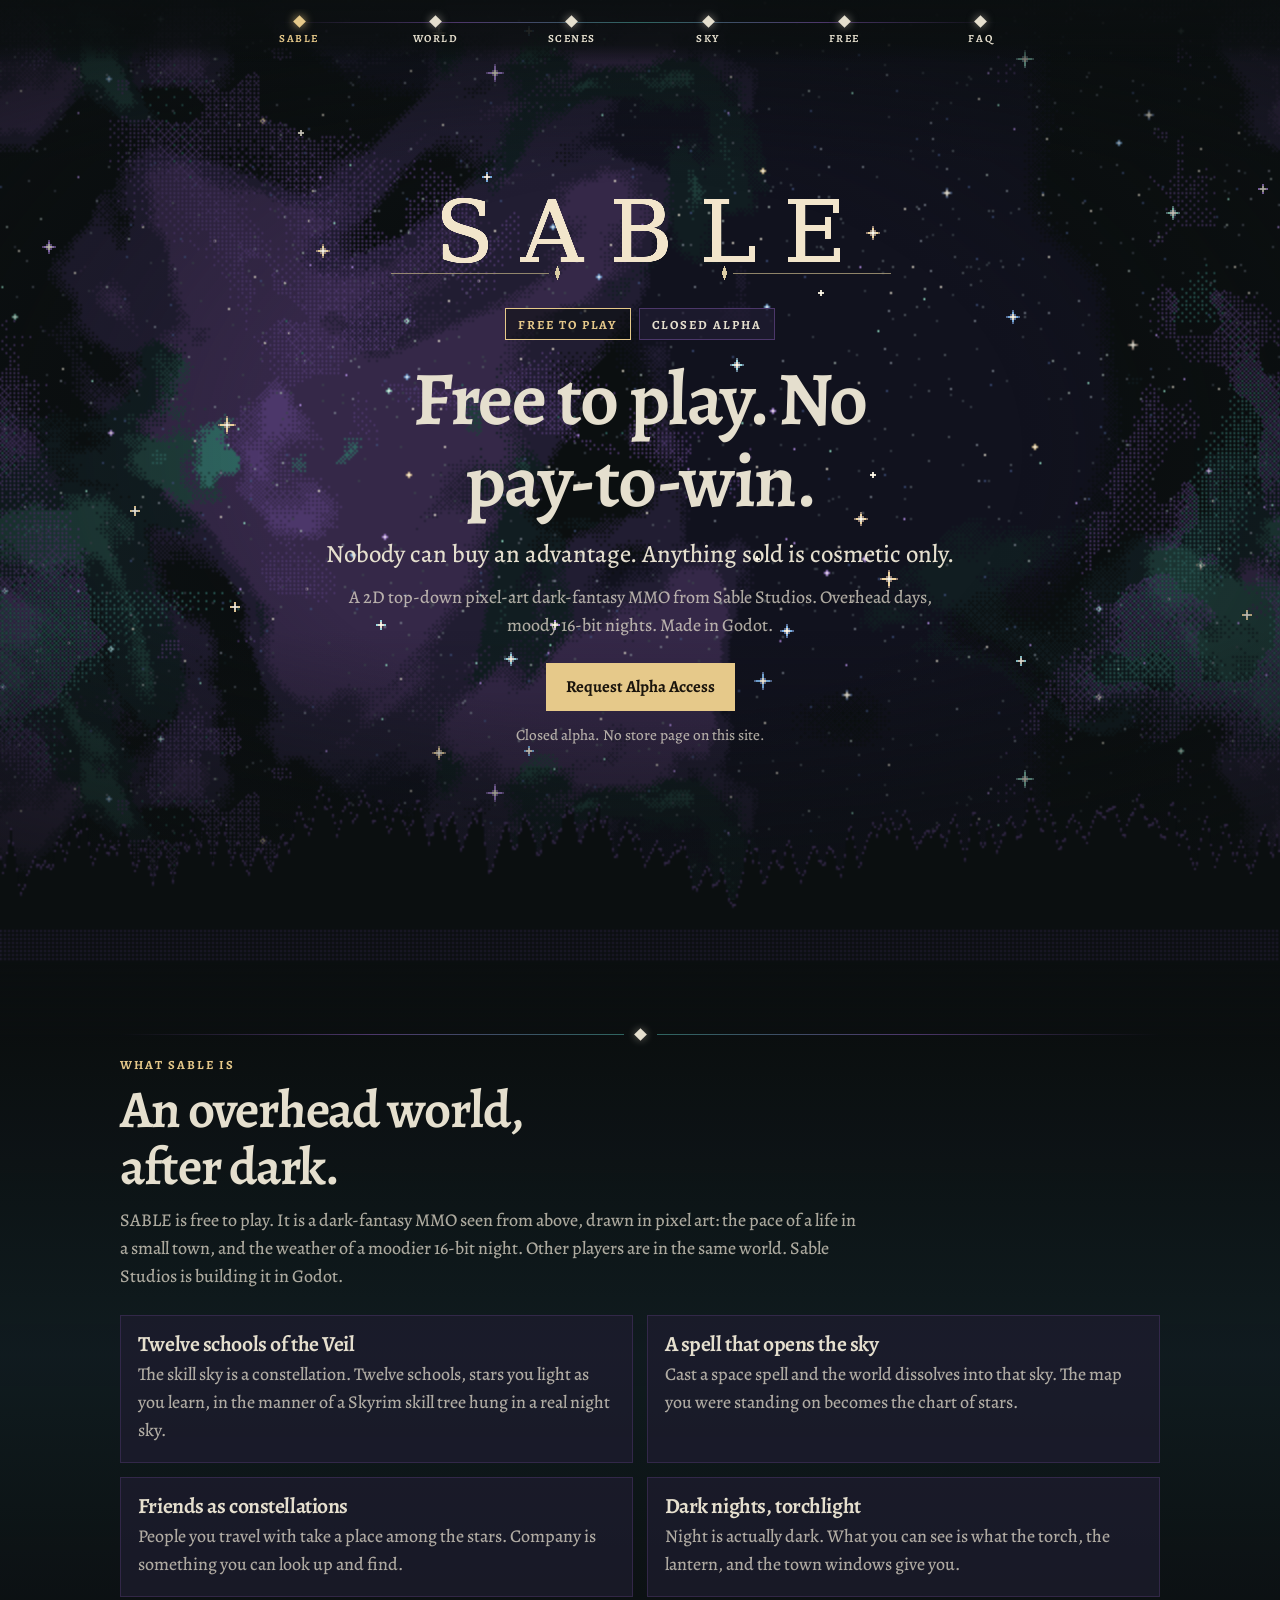
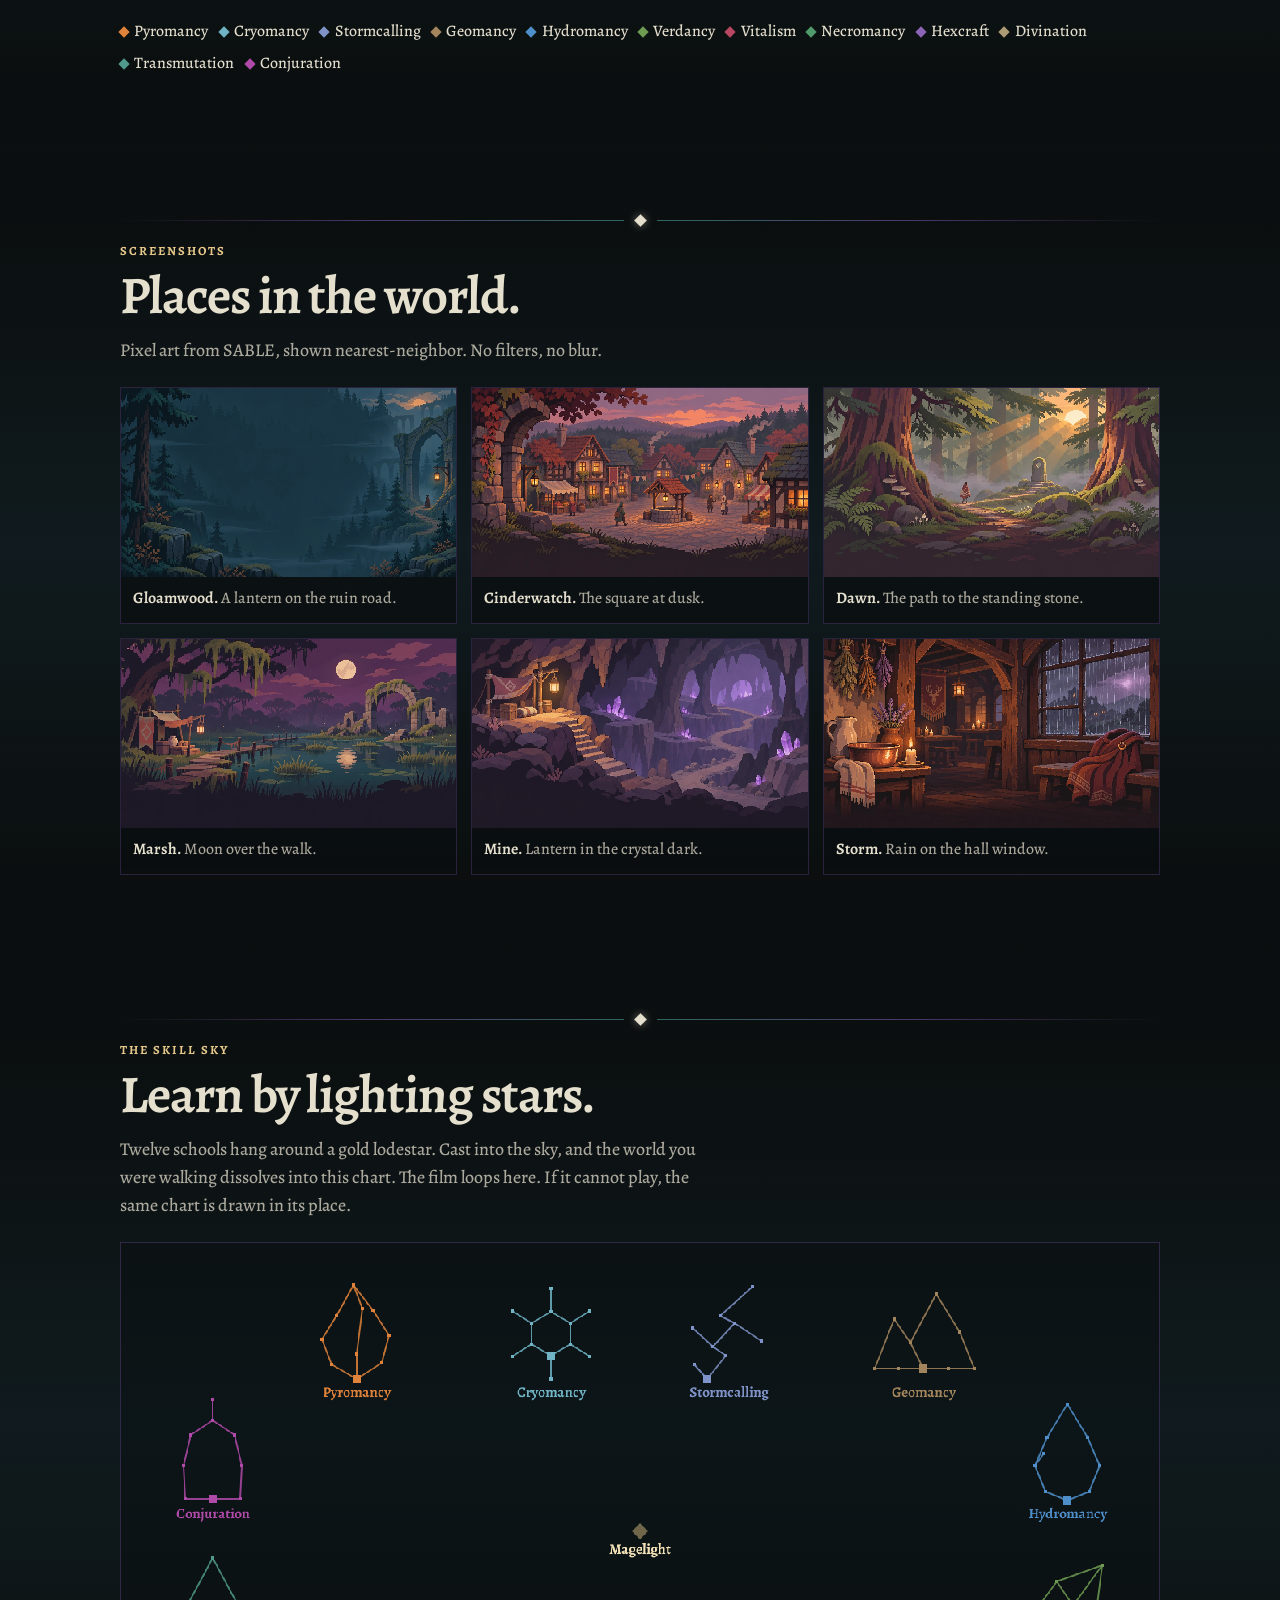
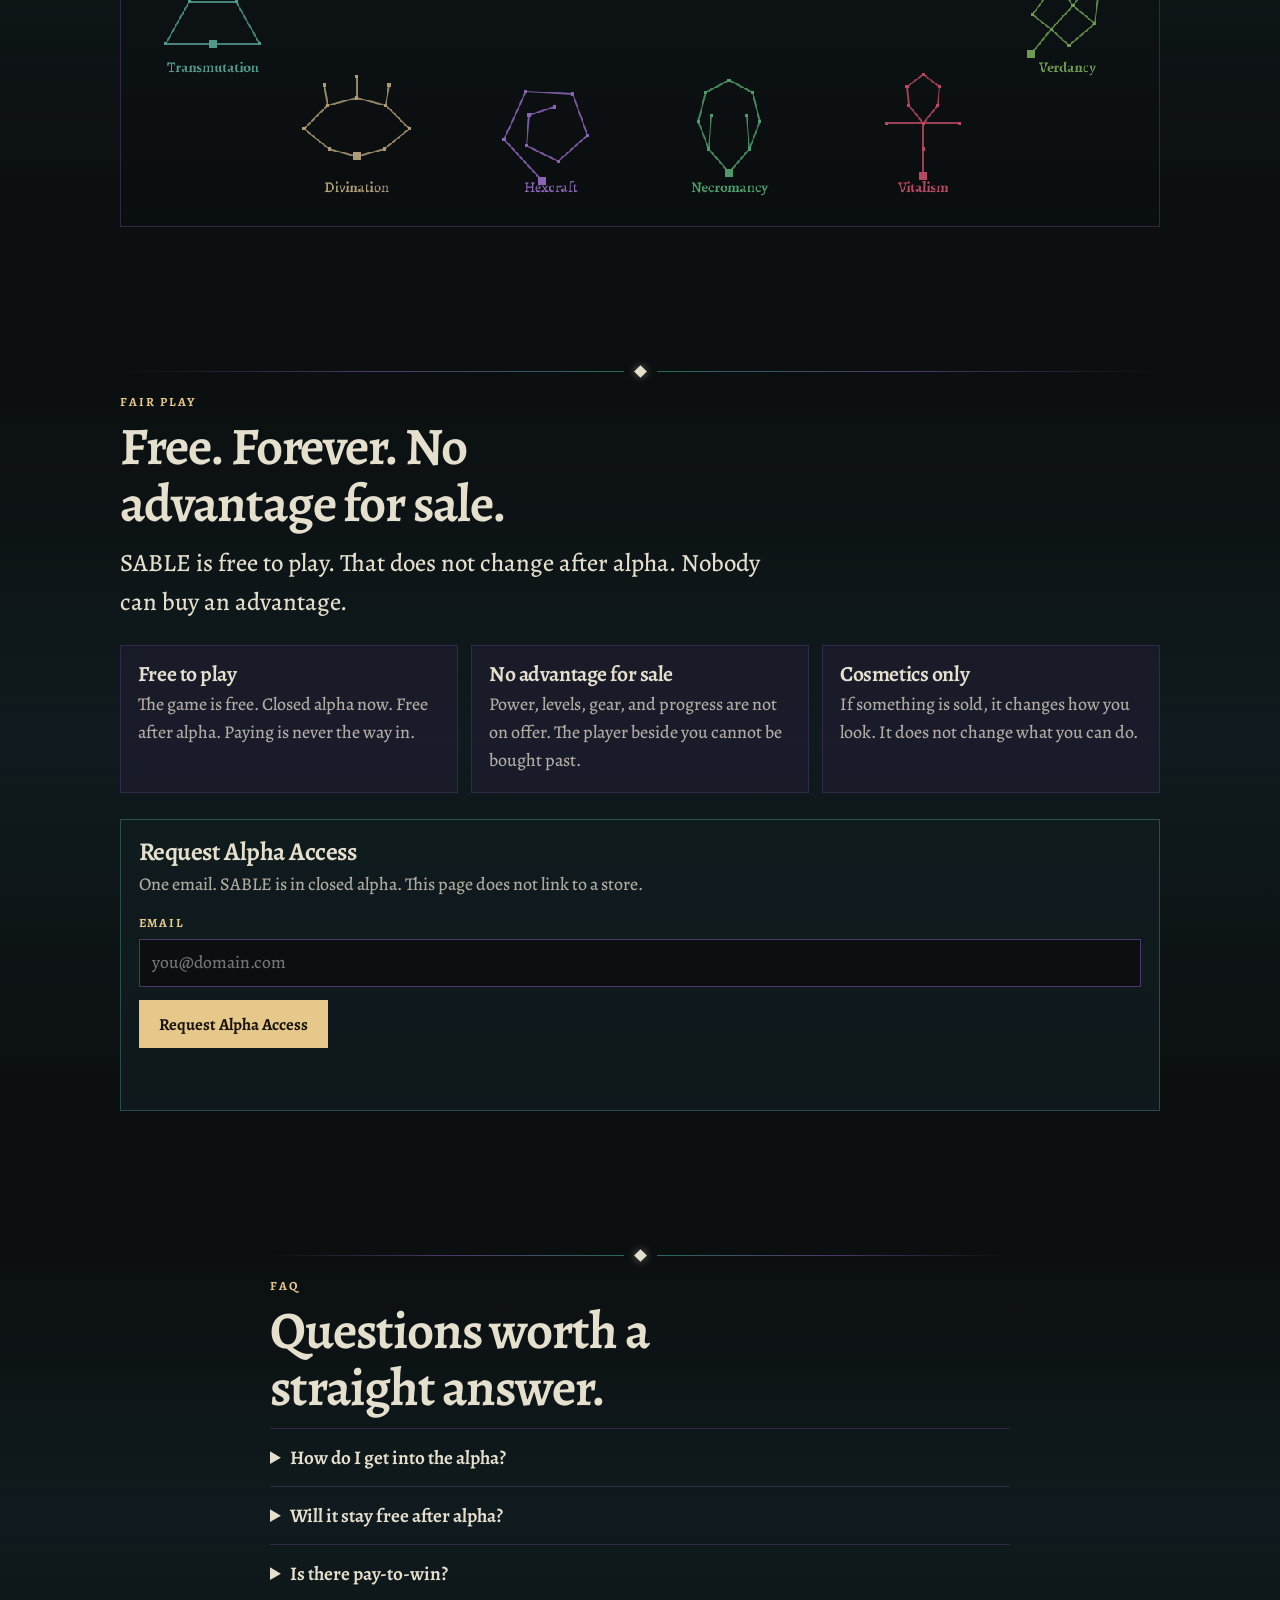
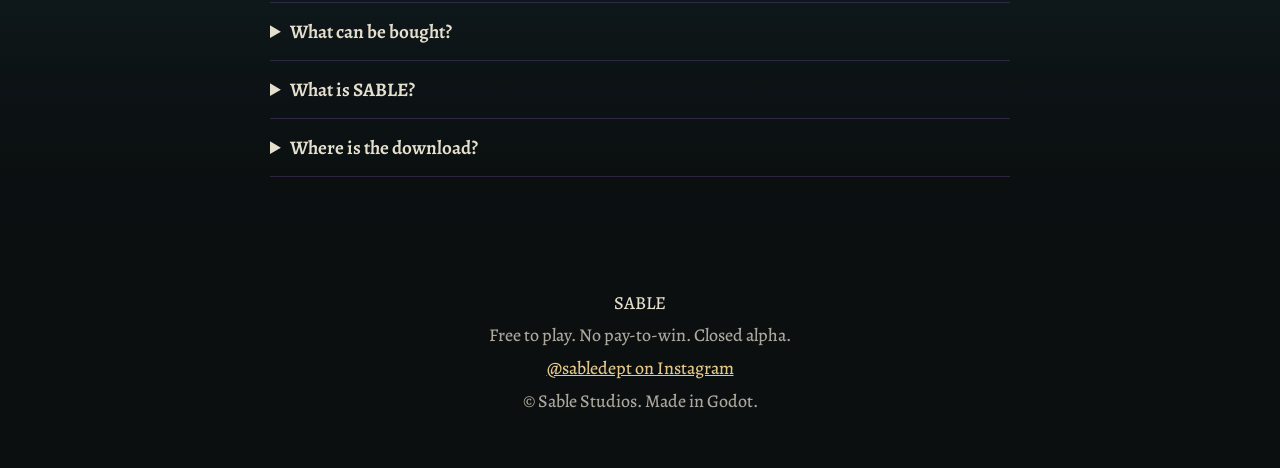
==== index.html @ 81ec7516 "Footer: @sabledept on Instagram" ====
<!DOCTYPE html>
<html lang="en">
<head>
  <meta charset="utf-8" />
  <meta name="viewport" content="width=device-width, initial-scale=1" />
  <title>SABLE — Free to play. No pay-to-win.</title>
  <meta name="description" content="SABLE is a free-to-play 2D top-down pixel-art dark-fantasy MMO by Sable Studios. Closed alpha. No pay-to-win. Nobody can buy an advantage." />
  <meta name="theme-color" content="#0b0f10" />
  <link rel="icon" href="data:image/svg+xml,%3Csvg xmlns='http://www.w3.org/2000/svg' viewBox='0 0 16 16'%3E%3Crect width='16' height='16' fill='%230b0f10'/%3E%3Crect x='6' y='2' width='4' height='4' fill='%23e6c98a'/%3E%3Crect x='4' y='6' width='8' height='4' fill='%23e6c98a'/%3E%3Crect x='6' y='10' width='4' height='4' fill='%23e6c98a'/%3E%3C/svg%3E" />
  <link rel="preload" href="assets/fonts/Alegreya-Variable.ttf" as="font" type="font/ttf" crossorigin />
  <style>
    @font-face {
      font-family: "Alegreya";
      src: url("assets/fonts/Alegreya-Variable.ttf") format("truetype");
      font-weight: 400 900;
      font-style: normal;
      font-display: swap;
    }

    :root {
      --void: #0b0f10;
      --ink: #111d21;
      --parchment: #e5dfce;
      --parchment-dim: rgba(229, 223, 206, 0.74);
      --plum: #211d32;
      --plum-2: #352848;
      --plum-3: #4c376a;
      --teal: #1f3d3a;
      --teal-2: #2f6560;
      --gold: #e6c98a;
      --gold-2: #f3e2b8;
      --gold-ink: #1a140c;
      color-scheme: dark;
    }

    * { box-sizing: border-box; }

    html { scroll-behavior: smooth; }

    body {
      margin: 0;
      background: var(--void);
      color: var(--parchment);
      font-family: Alegreya, Palatino, "Palatino Linotype", Georgia, serif;
      font-size: 1.125rem;
      font-weight: 460;
      line-height: 1.55;
    }

    img, canvas, video { image-rendering: pixelated; image-rendering: crisp-edges; }

    a { color: var(--gold); }
    a:hover { color: var(--gold-2); }

    :focus-visible {
      outline: 2px solid var(--gold);
      outline-offset: 3px;
    }

    .skip {
      position: absolute;
      left: 1rem;
      top: -4rem;
      background: var(--gold);
      color: var(--gold-ink);
      padding: 0.5rem 0.8rem;
      z-index: 10;
    }
    .skip:focus { top: 0.5rem; }

    .sky {
      position: fixed;
      inset: 0;
      z-index: 0;
      pointer-events: none;
      background: var(--void);
      overflow: hidden;
    }

    .layer {
      position: absolute;
      inset: 0;
      background-repeat: repeat;
      background-size: 1280px 720px;
    }

    .layer-nebula { background-image: url("assets/sky/sky_nebula.png"); z-index: 1; }
    .layer-dim { background-image: url("assets/sky/sky_stars_dim.png"); z-index: 2; }
    .layer-bright { background-image: url("assets/sky/sky_stars_bright.png"); z-index: 3; }
    .layer-dust { background-image: url("assets/sky/sky_dust.png"); z-index: 4; }

    #twinkles {
      position: absolute;
      inset: 0;
      width: 100%;
      height: 100%;
      z-index: 5;
    }

    .vignette {
      position: fixed;
      inset: 0;
      z-index: 1;
      pointer-events: none;
      background:
        radial-gradient(ellipse at center, transparent 0%, transparent 42%, rgba(11, 15, 16, 0.55) 100%),
        linear-gradient(180deg, rgba(11, 15, 16, 0.45), transparent 18%, transparent 70%, rgba(11, 15, 16, 0.55));
    }

    .constellation {
      position: sticky;
      top: 0;
      z-index: 4;
      padding: 0.55rem 0.75rem 0.85rem;
      background: linear-gradient(180deg, rgba(11, 15, 16, 0.94) 0%, rgba(11, 15, 16, 0.78) 72%, transparent);
    }

    .constellation ol {
      list-style: none;
      display: flex;
      justify-content: space-between;
      gap: 0.25rem;
      max-width: 760px;
      margin: 0 auto;
      padding: 0.35rem 0.25rem 0;
      position: relative;
      overflow-x: auto;
    }

    .constellation ol::before {
      content: "";
      position: absolute;
      left: 1.2rem;
      right: 1.2rem;
      top: 0.85rem;
      height: 1px;
      background: linear-gradient(90deg, transparent, var(--plum-3), var(--teal-2), var(--plum-3), transparent);
    }

    .constellation a {
      position: relative;
      z-index: 1;
      display: flex;
      flex-direction: column;
      align-items: center;
      gap: 0.35rem;
      min-width: 4.4rem;
      padding-top: 0.15rem;
      color: rgba(229, 223, 206, 0.48);
      text-decoration: none;
      font-size: 0.68rem;
      font-weight: 650;
      letter-spacing: 0.14em;
      text-transform: uppercase;
    }

    .star {
      width: 9px;
      height: 9px;
      background: var(--plum-2);
      box-shadow: 0 0 0 1px var(--plum-3);
      transform: rotate(45deg);
    }

    .constellation a.is-lit { color: var(--parchment); }
    .constellation a.is-lit .star {
      background: var(--parchment);
      box-shadow: 0 0 8px rgba(229, 223, 206, 0.55);
    }
    .constellation a.is-you { color: var(--gold); }
    .constellation a.is-you .star {
      background: var(--gold);
      box-shadow: 0 0 10px rgba(230, 201, 138, 0.85);
    }

    main { position: relative; z-index: 2; }

    section { scroll-margin-top: 4.75rem; }

    .wrap { width: min(1040px, calc(100% - 2rem)); margin: 0 auto; }
    .narrow { width: min(740px, 100%); margin: 0 auto; }

    .hero {
      position: relative;
      min-height: 100svh;
      display: flex;
      flex-direction: column;
      justify-content: center;
      text-align: center;
      padding: 4.5rem 0 11rem;
    }

    .hero-copy {
      padding: 0 1rem;
    }

    .logo {
      width: min(92vw, 575px);
      height: auto;
      margin: 0 auto 1rem;
      display: block;
    }

    .badges {
      display: flex;
      justify-content: center;
      flex-wrap: wrap;
      gap: 0.5rem;
      margin: 0 0 1.1rem;
    }

    .badge {
      display: inline-flex;
      align-items: center;
      min-height: 2rem;
      padding: 0.2rem 0.75rem;
      border: 1px solid var(--gold);
      color: var(--gold);
      background: rgba(11, 15, 16, 0.55);
      font-size: 0.78rem;
      font-weight: 700;
      letter-spacing: 0.16em;
      text-transform: uppercase;
    }

    .badge-alpha {
      border-color: var(--plum-3);
      color: var(--parchment);
      background: rgba(33, 29, 50, 0.72);
    }

    h1, h2, h3 { font-weight: 650; letter-spacing: -0.02em; line-height: 1.08; }

    h1 {
      margin: 0 auto 0.8rem;
      max-width: 14ch;
      font-size: clamp(2.5rem, 7vw, 4.75rem);
    }

    .lede {
      margin: 0 auto 0.7rem;
      max-width: 40rem;
      font-size: clamp(1.2rem, 2.4vw, 1.55rem);
      color: var(--parchment);
    }

    .tag {
      margin: 0 auto 1.4rem;
      max-width: 38rem;
      color: var(--parchment-dim);
    }

    .cta {
      display: inline-flex;
      align-items: center;
      justify-content: center;
      min-height: 48px;
      padding: 0.7rem 1.25rem;
      background: var(--gold);
      color: var(--gold-ink);
      font-family: inherit;
      font-size: 1.05rem;
      font-weight: 700;
      text-decoration: none;
      border: none;
      cursor: pointer;
    }

    .cta:hover { background: var(--gold-2); color: var(--gold-ink); }
    .cta:disabled { opacity: 0.6; cursor: progress; }

    .fine {
      margin: 0.8rem 0 0;
      color: var(--parchment-dim);
      font-size: 0.95rem;
    }

    .horizon {
      position: absolute;
      left: 0;
      right: 0;
      bottom: 0;
      height: 192px;
      background: url("assets/sky/sky_horizon.png") center bottom / 1280px 192px repeat-x;
      pointer-events: none;
    }

    .band {
      padding: 4.25rem 0 4.5rem;
      background: linear-gradient(180deg, rgba(11, 15, 16, 0.18), rgba(11, 15, 16, 0.78) 10%, rgba(17, 29, 33, 0.88) 50%, rgba(11, 15, 16, 0.78) 90%, rgba(11, 15, 16, 0.25));
    }

    .rule {
      display: flex;
      align-items: center;
      gap: 0.75rem;
      margin: 0 0 1rem;
      color: var(--plum-3);
    }

    .rule::before, .rule::after {
      content: "";
      height: 1px;
      flex: 1;
      background: linear-gradient(90deg, transparent, var(--plum-3), var(--teal-2));
    }
    .rule::after { background: linear-gradient(90deg, var(--teal-2), var(--plum-3), transparent); }

    .rule .star {
      flex: none;
      background: var(--plum-2);
    }

    .is-lit .rule .star {
      background: var(--parchment);
      box-shadow: 0 0 8px rgba(229, 223, 206, 0.45);
    }

    .kicker {
      margin: 0 0 0.4rem;
      color: var(--gold);
      font-size: 0.78rem;
      font-weight: 700;
      letter-spacing: 0.16em;
      text-transform: uppercase;
    }

    h2 { margin: 0 0 0.8rem; font-size: clamp(2rem, 4.5vw, 3.3rem); max-width: 18ch; }
    .center h2, .hero h1 { margin-left: auto; margin-right: auto; }
    .center { text-align: center; }
    .center h2 { max-width: none; }

    .prose p { margin: 0 0 0.9rem; color: var(--parchment-dim); }
    .prose p strong, .feature strong { color: var(--parchment); font-weight: 650; }

    .features, .pledge-grid {
      display: grid;
      gap: 0.85rem;
      margin-top: 1.5rem;
    }

    .feature, .pledge-card {
      margin: 0;
      padding: 1rem 1.05rem 1.1rem;
      background: rgba(33, 29, 50, 0.62);
      border: 1px solid rgba(76, 55, 106, 0.5);
    }

    .feature h3, .pledge-card h3 {
      margin: 0 0 0.35rem;
      font-size: 1.35rem;
    }

    .feature p, .pledge-card p { margin: 0; color: var(--parchment-dim); }

    .schools {
      display: flex;
      flex-wrap: wrap;
      gap: 0.45rem 0.7rem;
      margin: 1.4rem 0 0;
      padding: 0;
      list-style: none;
    }

    .schools li {
      display: inline-flex;
      align-items: center;
      gap: 0.4rem;
      color: var(--parchment);
      font-size: 1rem;
    }

    .dot {
      width: 8px;
      height: 8px;
      transform: rotate(45deg);
      flex: none;
    }

    .gallery {
      display: grid;
      gap: 0.9rem;
      margin-top: 1.4rem;
    }

    figure { margin: 0; background: rgba(11, 15, 16, 0.72); border: 1px solid rgba(76, 55, 106, 0.5); }

    .shot {
      display: block;
      width: 100%;
      padding: 0;
      border: 0;
      background: transparent;
      cursor: zoom-in;
    }

    .shot img { display: block; width: 100%; height: auto; }

    figcaption {
      padding: 0.6rem 0.75rem 0.75rem;
      color: var(--parchment-dim);
      font-size: 1rem;
    }

    figcaption strong { color: var(--parchment); font-weight: 650; }

    .sky-stage {
      position: relative;
      margin-top: 1.3rem;
      background: rgba(11, 15, 16, 0.45);
      border: 1px solid rgba(76, 55, 106, 0.6);
      aspect-ratio: 16 / 9;
      overflow: hidden;
    }

    #skill-sky, #skill-video {
      position: absolute;
      inset: 0;
      width: 100%;
      height: 100%;
      object-fit: contain;
      background: transparent;
    }

    .pledge h2 { max-width: 16ch; }

    .alpha-form {
      margin-top: 1.6rem;
      padding: 1.1rem;
      background: rgba(17, 29, 33, 0.78);
      border: 1px solid rgba(47, 101, 96, 0.7);
    }

    .alpha-form label {
      display: block;
      margin-bottom: 0.4rem;
      font-size: 0.78rem;
      font-weight: 700;
      letter-spacing: 0.14em;
      text-transform: uppercase;
      color: var(--gold);
    }

    .alpha-form input[type="email"] {
      width: 100%;
      min-height: 48px;
      padding: 0.55rem 0.75rem;
      border: 1px solid var(--plum-3);
      background: var(--void);
      color: var(--parchment);
      font: inherit;
      font-size: 1.1rem;
    }

    .field-error { margin: 0.45rem 0 0; color: #e7b2a8; }

    .form-row {
      display: flex;
      flex-wrap: wrap;
      gap: 0.7rem;
      align-items: center;
      margin-top: 0.85rem;
    }

    .form-status {
      min-height: 1.4em;
      margin: 0.85rem 0 0;
      font-size: 1.35rem;
      font-weight: 650;
    }

    .alpha-form[data-state="success"] .fields,
    .alpha-form[data-state="success"] .form-row { display: none; }

    .alpha-form[data-state="success"] .form-status { color: var(--gold); font-size: clamp(1.6rem, 3vw, 2.1rem); }

    .alpha-form[data-state="full"] .form-status,
    .alpha-form[data-state="error"] .form-status { color: var(--parchment); font-size: 1.25rem; }

    #alpha-retry { margin-top: 0.85rem; }
    #alpha-retry[hidden] { display: none; }

    .faq { margin-top: 0.4rem; }

    details {
      border-top: 1px solid rgba(76, 55, 106, 0.55);
      padding: 0.85rem 0;
    }
    details:last-of-type { border-bottom: 1px solid rgba(76, 55, 106, 0.55); }

    summary {
      cursor: pointer;
      font-weight: 650;
      font-size: 1.2rem;
    }

    details p { margin: 0.55rem 0 0.2rem; color: var(--parchment-dim); }

    footer {
      position: relative;
      z-index: 2;
      padding: 2.2rem 1rem 3rem;
      text-align: center;
      color: var(--parchment-dim);
    }

    footer p { margin: 0.3rem 0; }
    footer .mark { color: var(--parchment); font-size: 1.15rem; }

    dialog {
      width: min(960px, calc(100vw - 1.5rem));
      padding: 0;
      border: 1px solid var(--plum-3);
      background: var(--void);
      color: var(--parchment);
    }

    dialog::backdrop { background: rgba(11, 15, 16, 0.82); }

    dialog img { display: block; width: 100%; height: auto; }

    dialog form { display: flex; justify-content: flex-end; padding: 0.4rem; }

    dialog button {
      min-height: 44px;
      padding: 0.3rem 0.8rem;
      background: transparent;
      color: var(--parchment);
      border: 1px solid var(--plum-3);
      font: inherit;
      cursor: pointer;
    }

    @media (min-width: 720px) {
      .features { grid-template-columns: 1fr 1fr; }
      .gallery { grid-template-columns: 1fr 1fr; }
      .pledge-grid { grid-template-columns: repeat(3, 1fr); }
      .form-row input[type="email"] { max-width: none; }
      .alpha-form .fields input { max-width: 100%; }
    }

    @media (min-width: 1040px) {
      .gallery { grid-template-columns: 1fr 1fr 1fr; }
    }

    @media (max-width: 640px) {
      .constellation a { min-width: 3.6rem; letter-spacing: 0.08em; font-size: 0.62rem; }
      .hero { padding: 4.25rem 0 8.5rem; }
    }

    @media (prefers-reduced-motion: reduce) {
      html { scroll-behavior: auto; }
      * { animation: none !important; transition: none !important; }
    }
  </style>
</head>
<body>
  <a class="skip" href="#top">Skip to content</a>

  <div class="sky" aria-hidden="true">
    <div class="layer layer-nebula"></div>
    <div class="layer layer-dim"></div>
    <div class="layer layer-bright"></div>
    <div class="layer layer-dust"></div>
    <canvas id="twinkles"></canvas>
  </div>
  <div class="vignette" aria-hidden="true"></div>

  <header class="constellation">
    <nav aria-label="On this page">
      <ol>
        <li><a href="#top" data-nav="top"><span class="star"></span><span>Sable</span></a></li>
        <li><a href="#world" data-nav="world"><span class="star"></span><span>World</span></a></li>
        <li><a href="#scenes" data-nav="scenes"><span class="star"></span><span>Scenes</span></a></li>
        <li><a href="#sky" data-nav="sky"><span class="star"></span><span>Sky</span></a></li>
        <li><a href="#pledge" data-nav="pledge"><span class="star"></span><span>Free</span></a></li>
        <li><a href="#faq" data-nav="faq"><span class="star"></span><span>FAQ</span></a></li>
      </ol>
    </nav>
  </header>

  <main>
    <section id="top" class="hero">
      <div class="hero-copy">
        <img class="logo" src="assets/title_logo.png" width="1150" height="240" alt="SABLE" />
        <div class="badges">
          <span class="badge">Free to play</span>
          <span class="badge badge-alpha">Closed alpha</span>
        </div>
        <h1>Free to play. No pay-to-win.</h1>
        <p class="lede">Nobody can buy an advantage. Anything sold is cosmetic&nbsp;only.</p>
        <p class="tag">A 2D top-down pixel-art dark-fantasy MMO from Sable Studios. Overhead days, moody 16-bit nights. Made in Godot.</p>
        <a class="cta" href="#access">Request Alpha Access</a>
        <p class="fine">Closed alpha. No store page on this site.</p>
      </div>
      <div class="horizon" role="img" aria-label="Treeline under the skill sky"></div>
    </section>

    <section id="world" class="band">
      <div class="wrap">
        <div class="rule" aria-hidden="true"><span class="star"></span></div>
        <p class="kicker">What SABLE is</p>
        <h2>An overhead world, after dark.</h2>
        <div class="prose narrow" style="margin-left:0">
          <p>SABLE is free to play. It is a dark-fantasy MMO seen from above, drawn in pixel art: the pace of a life in a small town, and the weather of a moodier 16-bit night. Other players are in the same world. Sable Studios is building it in Godot.</p>
        </div>
        <div class="features">
          <article class="feature">
            <h3>Twelve schools of the Veil</h3>
            <p>The skill sky is a constellation. Twelve schools, stars you light as you learn, in the manner of a Skyrim skill tree hung in a real night sky.</p>
          </article>
          <article class="feature">
            <h3>A spell that opens the sky</h3>
            <p>Cast a space spell and the world dissolves into that sky. The map you were standing on becomes the chart of stars.</p>
          </article>
          <article class="feature">
            <h3>Friends as constellations</h3>
            <p>People you travel with take a place among the stars. Company is something you can look up and find.</p>
          </article>
          <article class="feature">
            <h3>Dark nights, torchlight</h3>
            <p>Night is actually dark. What you can see is what the torch, the lantern, and the town windows give you.</p>
          </article>
        </div>
        <ul class="schools" aria-label="The twelve schools of the Veil">
          <li><span class="dot" style="background:#e0833a"></span>Pyromancy</li>
          <li><span class="dot" style="background:#6fb3c4"></span>Cryomancy</li>
          <li><span class="dot" style="background:#7f93c8"></span>Stormcalling</li>
          <li><span class="dot" style="background:#a3855d"></span>Geomancy</li>
          <li><span class="dot" style="background:#4f8fc9"></span>Hydromancy</li>
          <li><span class="dot" style="background:#6f9a52"></span>Verdancy</li>
          <li><span class="dot" style="background:#b84861"></span>Vitalism</li>
          <li><span class="dot" style="background:#4f9a6a"></span>Necromancy</li>
          <li><span class="dot" style="background:#8c64b6"></span>Hexcraft</li>
          <li><span class="dot" style="background:#ac9b75"></span>Divination</li>
          <li><span class="dot" style="background:#4f9a8a"></span>Transmutation</li>
          <li><span class="dot" style="background:#b04aa8"></span>Conjuration</li>
        </ul>
      </div>
    </section>

    <section id="scenes" class="band">
      <div class="wrap">
        <div class="rule" aria-hidden="true"><span class="star"></span></div>
        <p class="kicker">Screenshots</p>
        <h2>Places in the world.</h2>
        <p class="tag" style="margin-left:0">Pixel art from SABLE, shown nearest-neighbor. No filters, no blur.</p>
        <div class="gallery">
          <figure>
            <button class="shot" type="button" data-full="assets/scenes/gloamwood.webp">
              <img src="assets/scenes/gloamwood.webp" width="1280" height="720" alt="A cloaked figure with a lantern on a stone path through a dark pine valley and ruined arches." />
            </button>
            <figcaption><strong>Gloamwood.</strong> A lantern on the ruin road.</figcaption>
          </figure>
          <figure>
            <button class="shot" type="button" data-full="assets/scenes/cinderwatch.webp">
              <img src="assets/scenes/cinderwatch.webp" width="1280" height="720" alt="A dusk town square with a stone well, market stalls, and warm windows." />
            </button>
            <figcaption><strong>Cinderwatch.</strong> The square at dusk.</figcaption>
          </figure>
          <figure>
            <button class="shot" type="button" data-full="assets/scenes/dawn.webp">
              <img src="assets/scenes/dawn.webp" width="1280" height="720" alt="A figure in a red cloak walking toward a mossy standing stone between huge trees at sunrise." />
            </button>
            <figcaption><strong>Dawn.</strong> The path to the standing stone.</figcaption>
          </figure>
          <figure>
            <button class="shot" type="button" data-full="assets/scenes/marsh.webp">
              <img src="assets/scenes/marsh.webp" width="1280" height="720" alt="A moonlit marsh with a wooden walkway, a hanging lantern, and a ruined arch." />
            </button>
            <figcaption><strong>Marsh.</strong> Moon over the walk.</figcaption>
          </figure>
          <figure>
            <button class="shot" type="button" data-full="assets/scenes/mine.webp">
              <img src="assets/scenes/mine.webp" width="1280" height="720" alt="A cavern mine with a lantern, crates, and purple crystals along a stone path." />
            </button>
            <figcaption><strong>Mine.</strong> Lantern in the crystal dark.</figcaption>
          </figure>
          <figure>
            <button class="shot" type="button" data-full="assets/scenes/storm.webp">
              <img src="assets/scenes/storm.webp" width="1280" height="720" alt="A timber hall with candles and a window looking out on rain and a distant lit keep." />
            </button>
            <figcaption><strong>Storm.</strong> Rain on the hall window.</figcaption>
          </figure>
        </div>
      </div>
    </section>

    <section id="sky" class="band">
      <div class="wrap">
        <div class="rule" aria-hidden="true"><span class="star"></span></div>
        <p class="kicker">The skill sky</p>
        <h2>Learn by lighting stars.</h2>
        <p class="tag" style="margin-left:0">Twelve schools hang around a gold lodestar. Cast into the sky, and the world you were walking dissolves into this chart. The film loops here. If it cannot play, the same chart is drawn in its place.</p>
        <div class="sky-stage">
          <canvas id="skill-sky" width="1280" height="720" aria-label="Constellation skill sky. Twelve schools around the lodestar Magelight."></canvas>
          <video id="skill-video" autoplay muted loop playsinline hidden>
            <source src="assets/skill_sky_full.mp4" type="video/mp4" />
          </video>
        </div>
      </div>
    </section>

    <section id="pledge" class="band">
      <div class="wrap">
        <div class="rule" aria-hidden="true"><span class="star"></span></div>
        <p class="kicker">Fair play</p>
        <h2>Free. Forever. No advantage for sale.</h2>
        <p class="lede" style="margin-left:0">SABLE is free to play. That does not change after alpha. Nobody can buy an advantage.</p>
        <div class="pledge-grid">
          <article class="pledge-card">
            <h3>Free to play</h3>
            <p>The game is free. Closed alpha now. Free after alpha. Paying is never the way in.</p>
          </article>
          <article class="pledge-card">
            <h3>No advantage for sale</h3>
            <p>Power, levels, gear, and progress are not on offer. The player beside you cannot be bought past.</p>
          </article>
          <article class="pledge-card">
            <h3>Cosmetics only</h3>
            <p>If something is sold, it changes how you look. It does not change what you can do.</p>
          </article>
        </div>

        <div class="alpha-form" id="access">
          <h3 style="margin:0 0 0.35rem; font-size:1.6rem;">Request Alpha Access</h3>
          <p class="tag" style="margin:0 0 0.9rem;">One email. SABLE is in closed alpha. This page does not link to a store.</p>
          <form id="alpha-form" data-state="idle" novalidate>
            <div class="fields">
              <label for="email">Email</label>
              <input id="email" name="email" type="email" autocomplete="email" inputmode="email" maxlength="254" required placeholder="you@domain.com" aria-describedby="email-error" />
              <input type="hidden" name="source" value="site" />
              <p id="email-error" class="field-error" hidden>Enter a valid email.</p>
            </div>
            <div class="form-row">
              <button class="cta" id="alpha-submit" type="submit">Request Alpha Access</button>
            </div>
            <p id="form-status" class="form-status" role="status" aria-live="polite"></p>
            <button class="cta" id="alpha-retry" type="button" hidden>Try again</button>
          </form>
          <noscript><p>Requesting access from this page needs JavaScript.</p></noscript>
        </div>
      </div>
    </section>

    <section id="faq" class="band">
      <div class="wrap narrow">
        <div class="rule" aria-hidden="true"><span class="star"></span></div>
        <p class="kicker">FAQ</p>
        <h2>Questions worth a straight answer.</h2>
        <div class="faq">
          <details>
            <summary>How do I get into the alpha?</summary>
            <p>SABLE is in closed alpha. Use Request Alpha Access and leave an email. That is the door. There is no date, wave size, or tester count published here.</p>
          </details>
          <details>
            <summary>Will it stay free after alpha?</summary>
            <p>Yes. Free to play, after alpha the same as during it. Nobody can buy an advantage. Anything sold is cosmetic only.</p>
          </details>
          <details>
            <summary>Is there pay-to-win?</summary>
            <p>No. An advantage is not for sale. Spending does not make the next player weaker, and it does not make you stronger.</p>
          </details>
          <details>
            <summary>What can be bought?</summary>
            <p>Cosmetics only. Nothing that changes what a character can do, how far they are, or what they can reach.</p>
          </details>
          <details>
            <summary>What is SABLE?</summary>
            <p>A free-to-play 2D top-down pixel-art dark-fantasy MMO by Sable Studios, made in Godot. Overhead, shared, and dark when the sun goes down.</p>
          </details>
          <details>
            <summary>Where is the download?</summary>
            <p>There is no public store page and no public download linked from here. Closed alpha access starts with the form on this page.</p>
          </details>
        </div>
      </div>
    </section>
  </main>

  <footer>
    <p class="mark">SABLE</p>
    <p>Free to play. No pay-to-win. Closed alpha.</p>
    <p><a href="https://www.instagram.com/sabledept/" target="_blank" rel="noopener">@sabledept on Instagram</a></p>
    <p>© Sable Studios. Made in Godot.</p>
  </footer>

  <dialog id="lightbox">
    <form method="dialog"><button type="submit">Close</button></form>
    <img id="lightbox-img" alt="" />
  </dialog>

  <script type="module" src="js/site.js"></script>
</body>
</html>
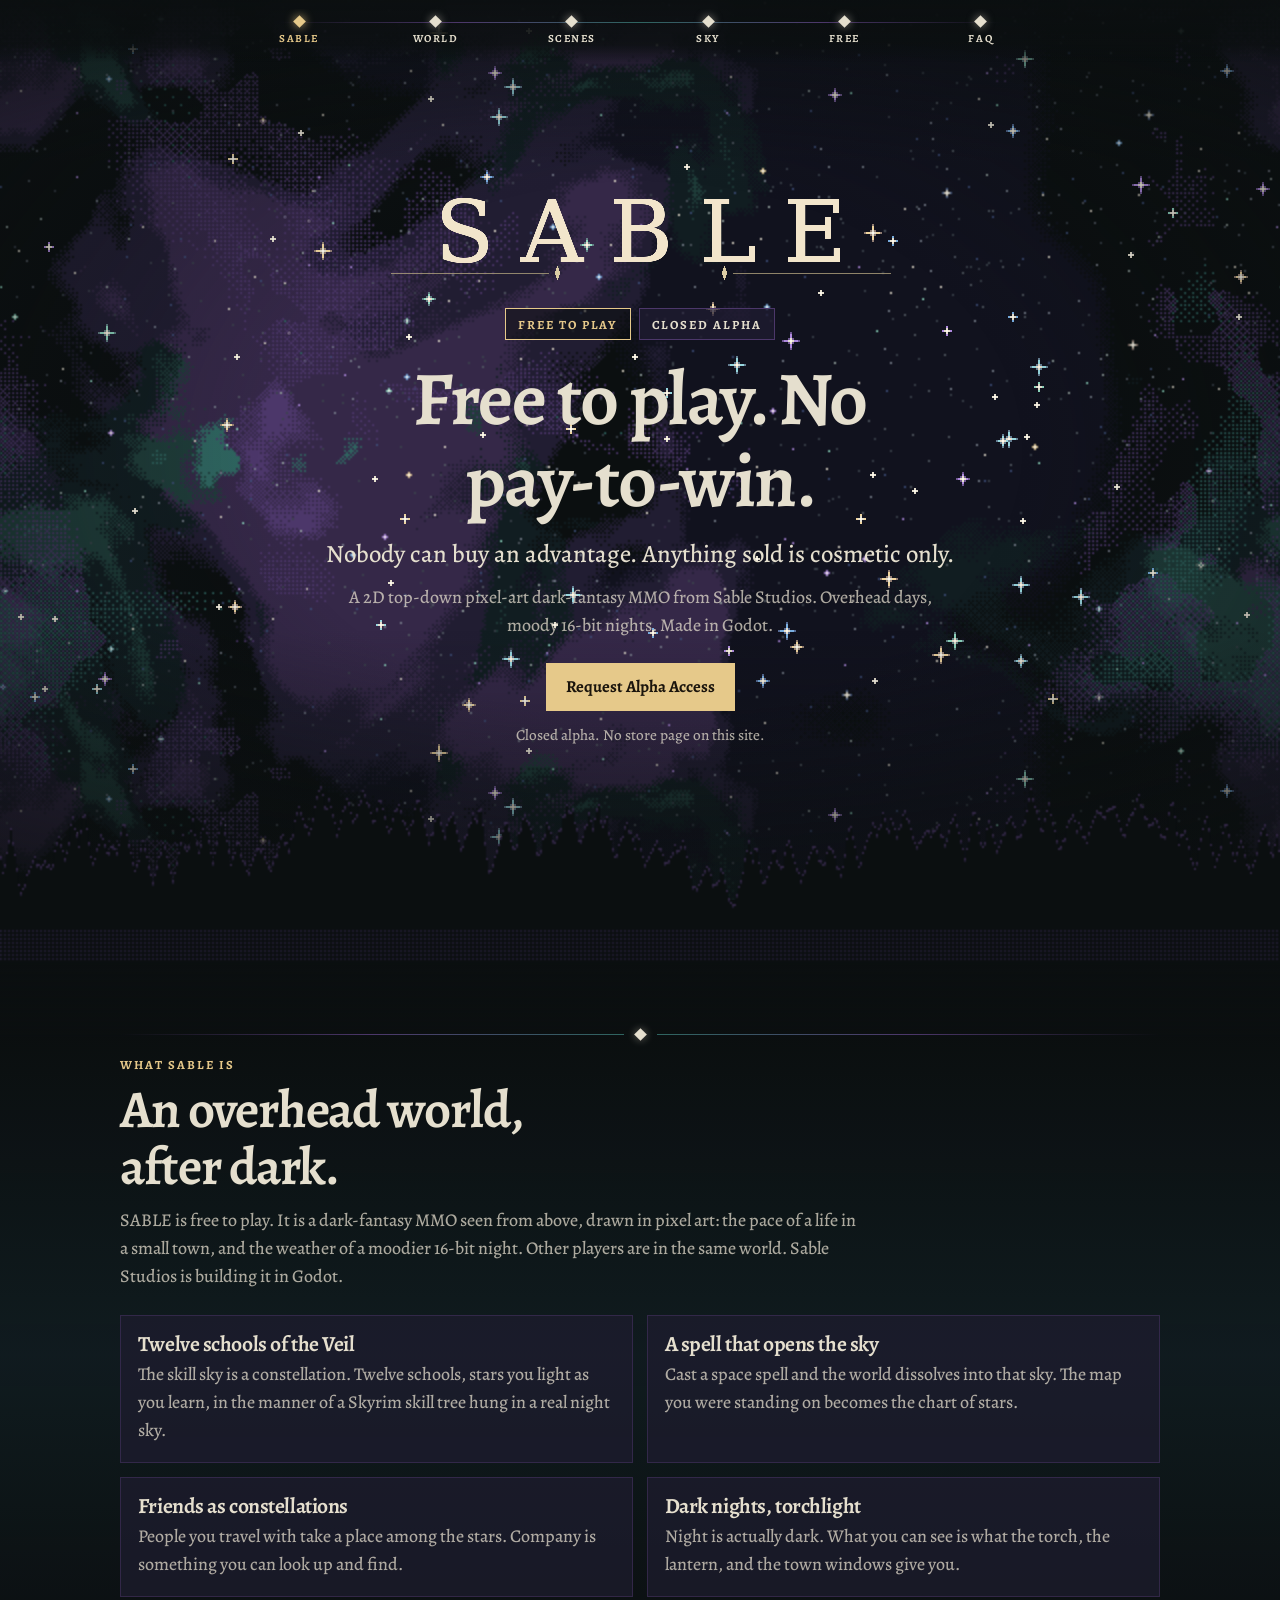
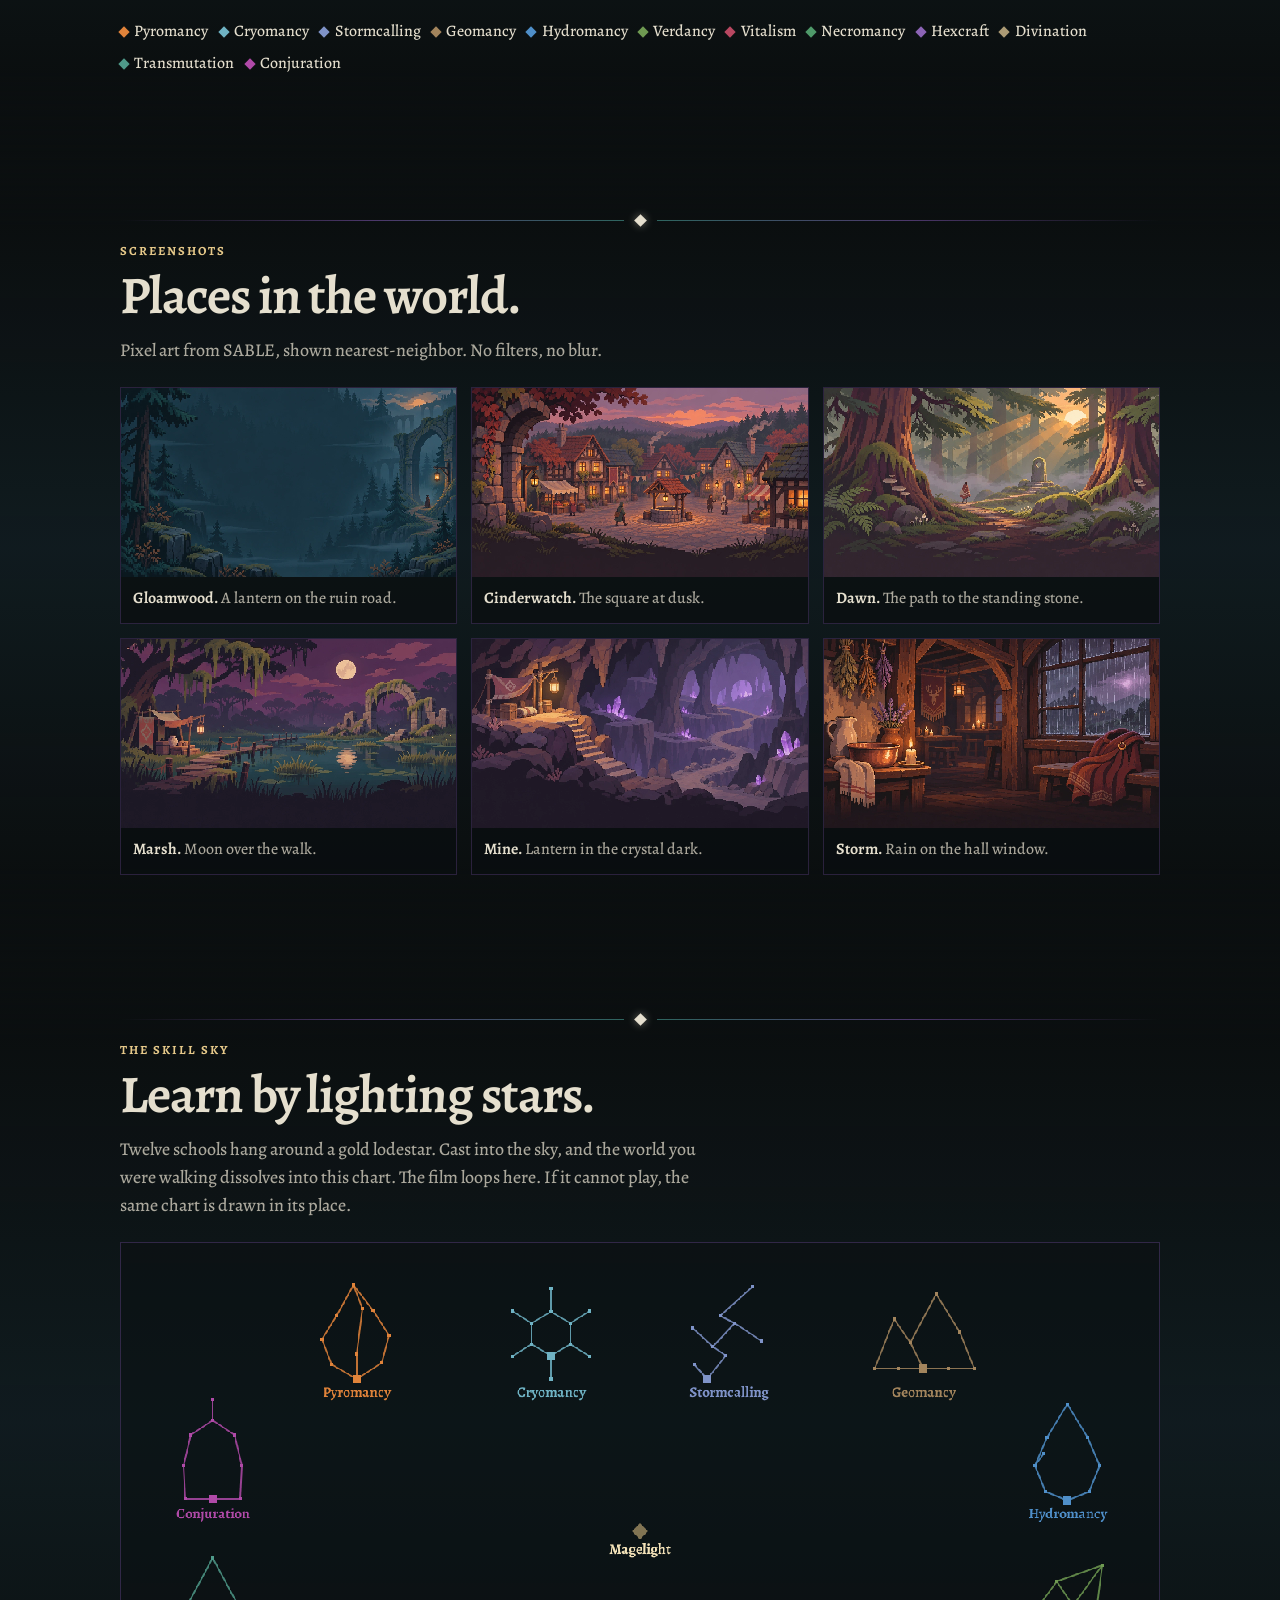
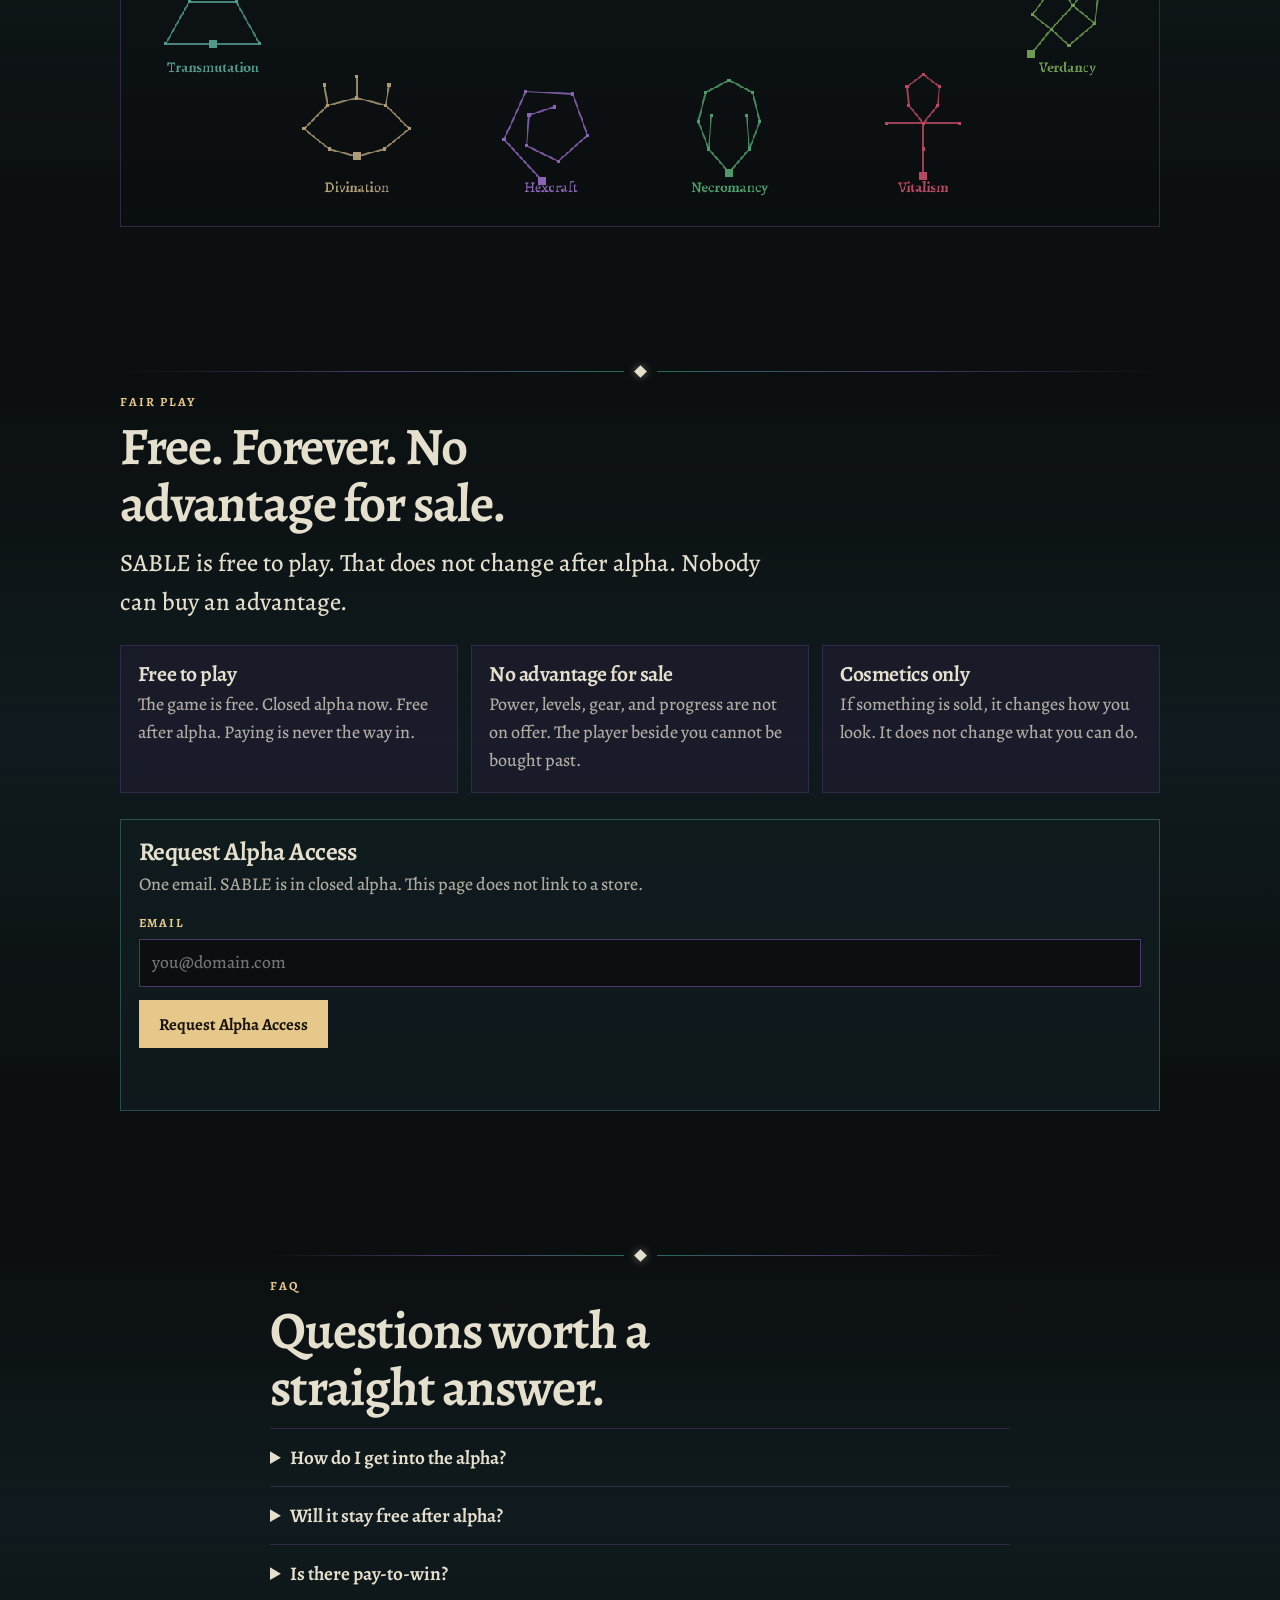
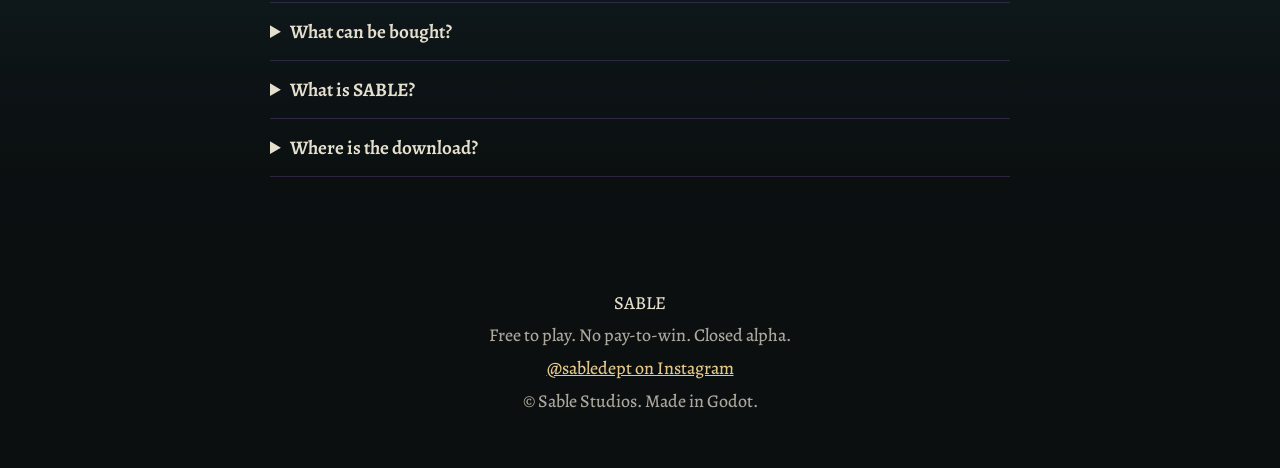
==== commit 259efaf0: "More star twinkles" ====
--- a/index.html
+++ b/index.html
@@ -790,6 +790,6 @@
     <img id="lightbox-img" alt="" />
   </dialog>
 
-  <script type="module" src="js/site.js"></script>
+  <script type="module" src="js/site.js?v=2"></script>
 </body>
 </html>
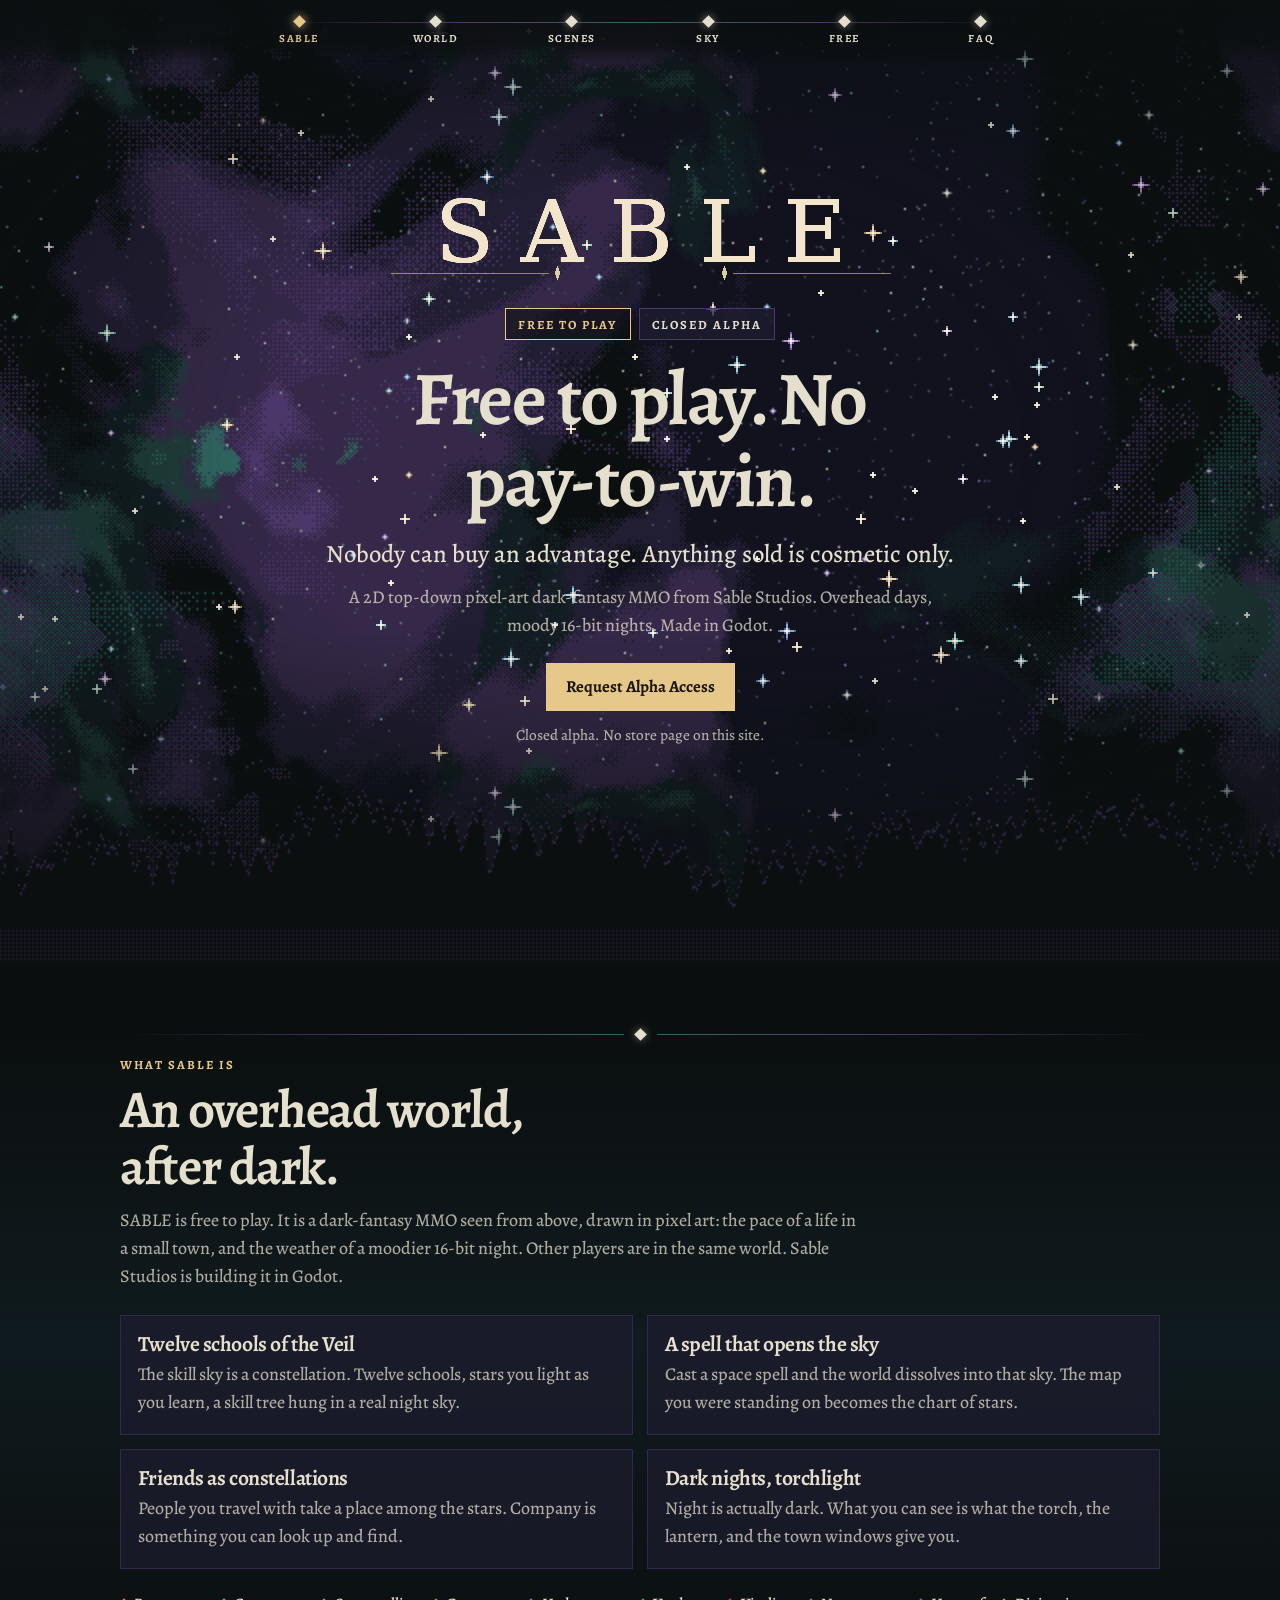
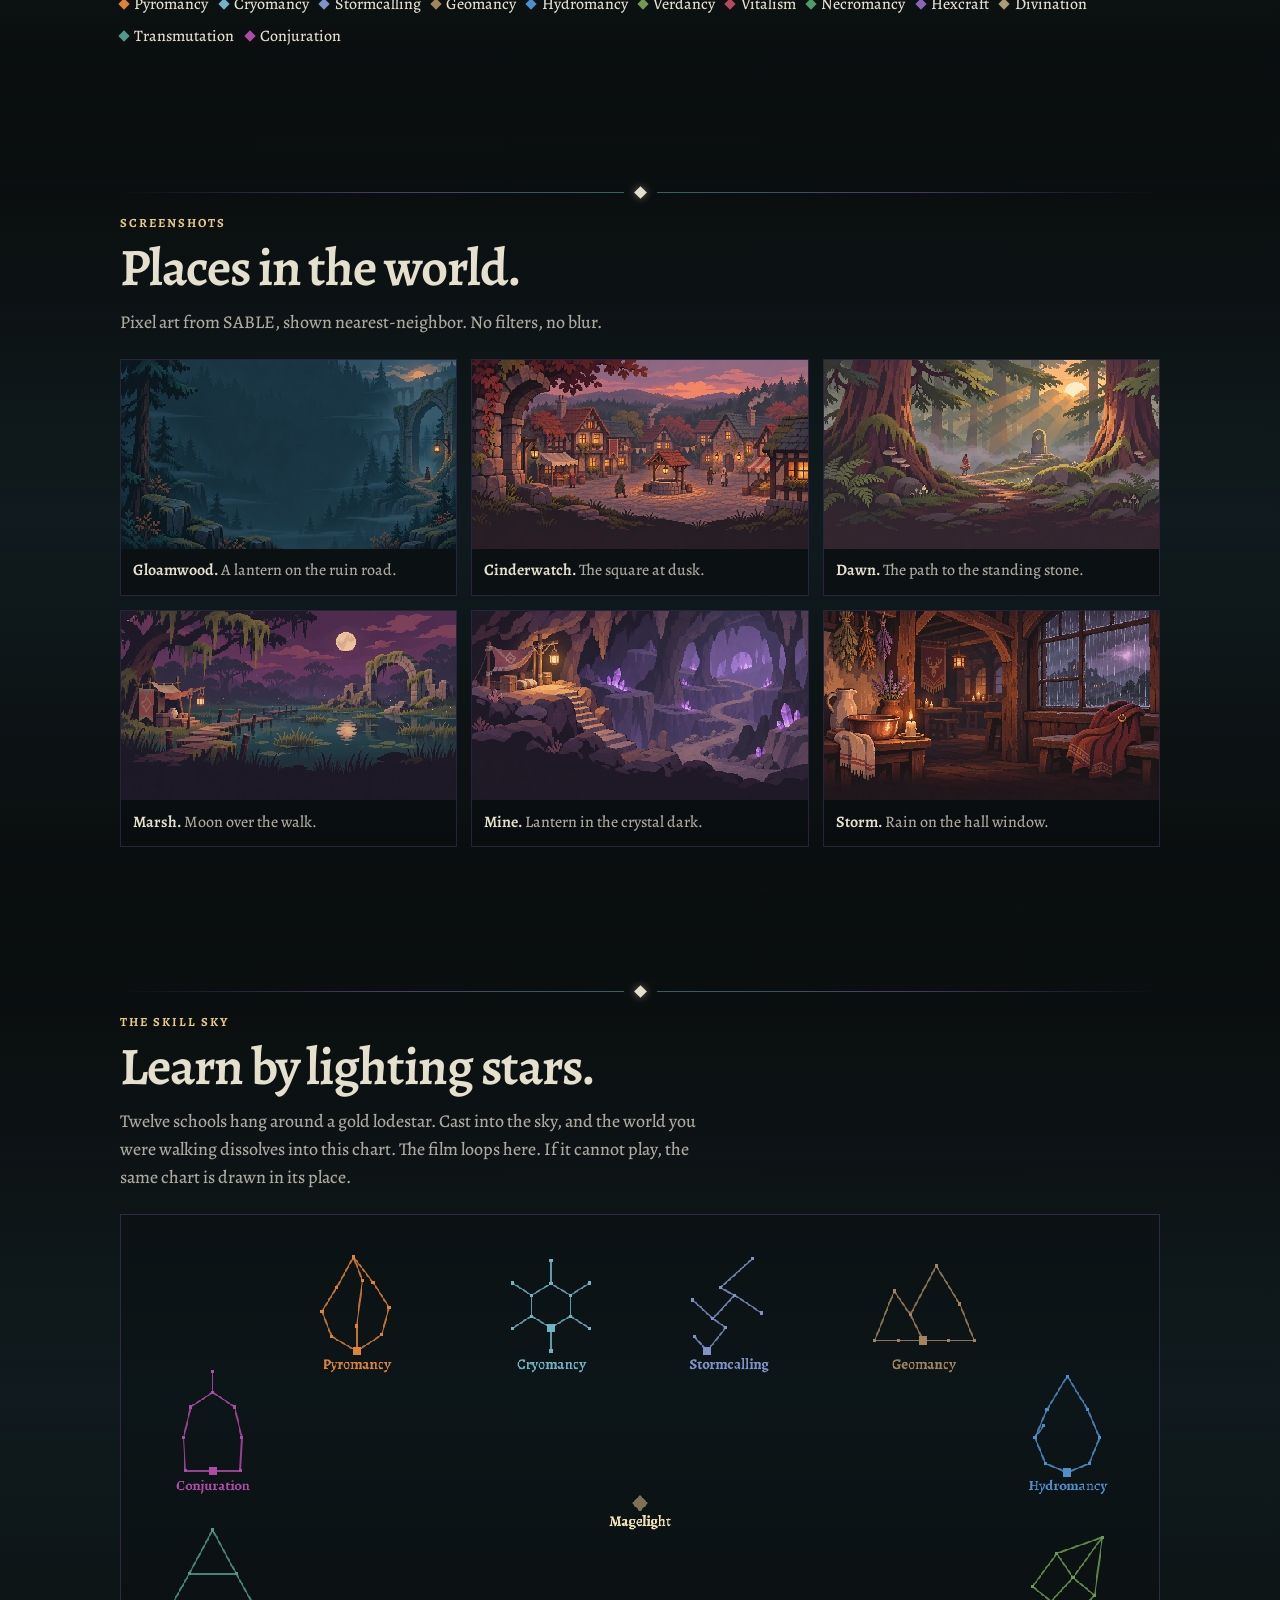
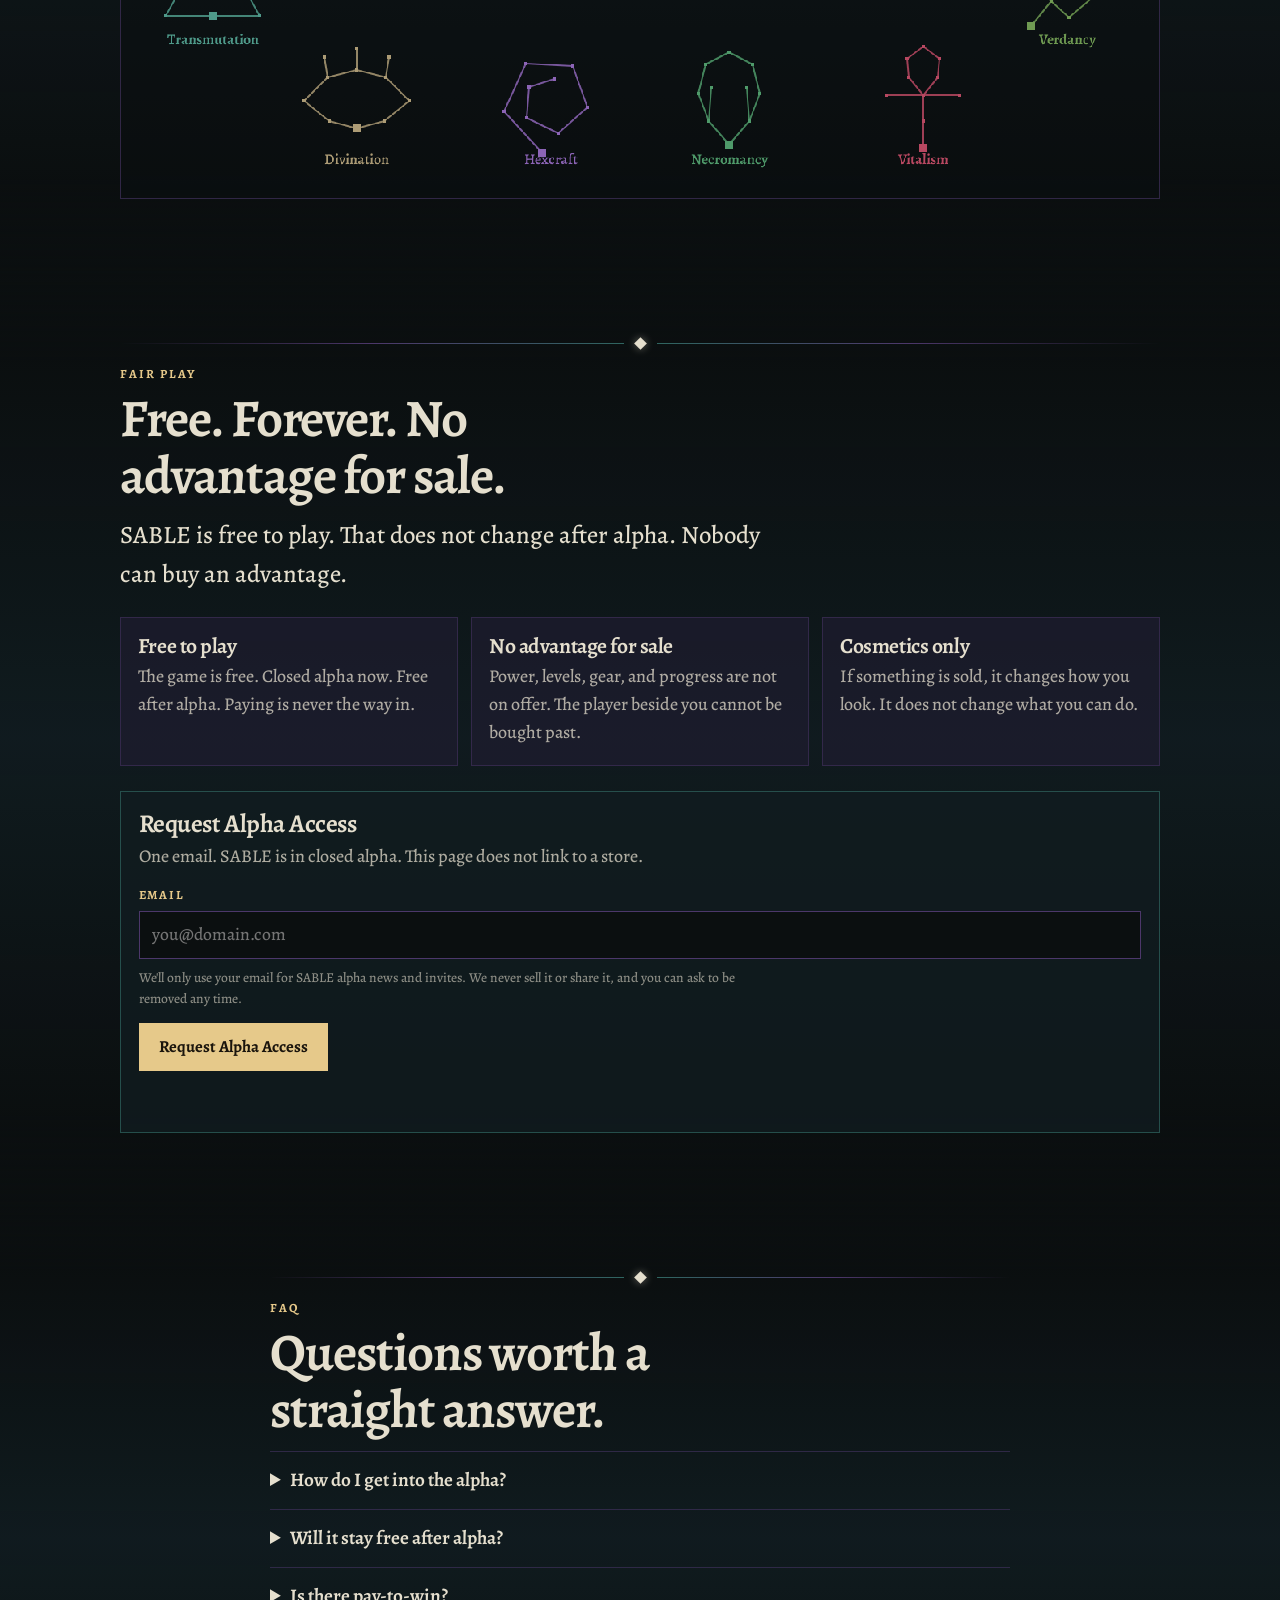
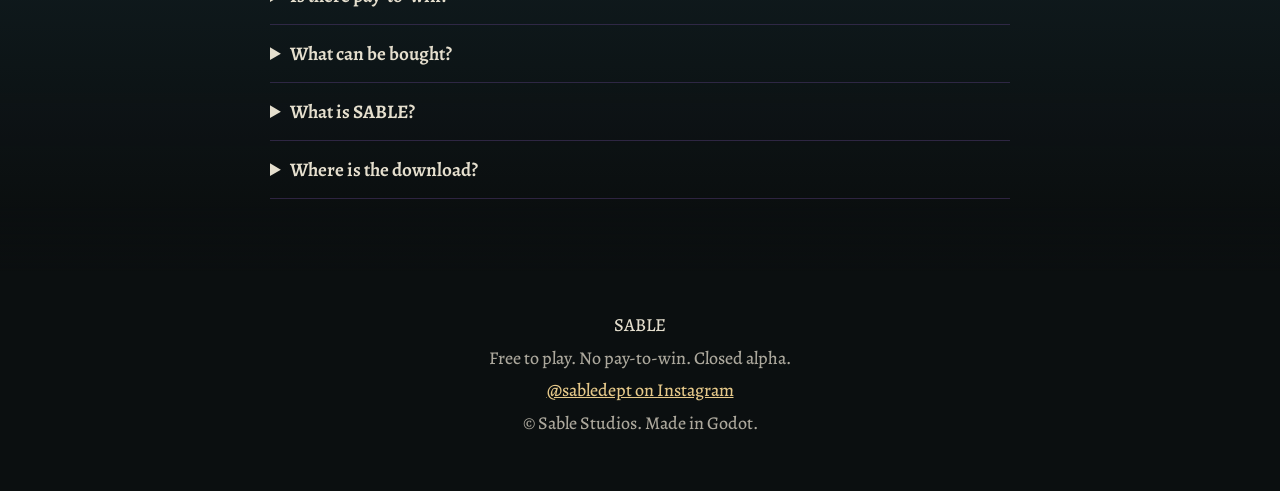
==== commit 6c73bc8c: "Share card, privacy note, wording" ====
--- a/index.html
+++ b/index.html
@@ -6,6 +6,20 @@
   <title>SABLE — Free to play. No pay-to-win.</title>
   <meta name="description" content="SABLE is a free-to-play 2D top-down pixel-art dark-fantasy MMO by Sable Studios. Closed alpha. No pay-to-win. Nobody can buy an advantage." />
   <meta name="theme-color" content="#0b0f10" />
+  <link rel="canonical" href="https://topsyftw.github.io/sable/" />
+  <meta property="og:type" content="website" />
+  <meta property="og:site_name" content="SABLE" />
+  <meta property="og:title" content="SABLE: Free to play. No pay-to-win." />
+  <meta property="og:description" content="A free-to-play 2D pixel-art dark-fantasy MMO by Sable Studios. Nobody can buy an advantage. Closed alpha: request access." />
+  <meta property="og:url" content="https://topsyftw.github.io/sable/" />
+  <meta property="og:image" content="https://topsyftw.github.io/sable/assets/og_card.png" />
+  <meta property="og:image:width" content="1200" />
+  <meta property="og:image:height" content="630" />
+  <meta property="og:image:alt" content="SABLE title over a pixel starfield: Free to play, no pay-to-win, closed alpha" />
+  <meta name="twitter:card" content="summary_large_image" />
+  <meta name="twitter:title" content="SABLE: Free to play. No pay-to-win." />
+  <meta name="twitter:description" content="A free-to-play 2D pixel-art dark-fantasy MMO. Nobody can buy an advantage. Closed alpha." />
+  <meta name="twitter:image" content="https://topsyftw.github.io/sable/assets/og_card.png" />
   <link rel="icon" href="data:image/svg+xml,%3Csvg xmlns='http://www.w3.org/2000/svg' viewBox='0 0 16 16'%3E%3Crect width='16' height='16' fill='%230b0f10'/%3E%3Crect x='6' y='2' width='4' height='4' fill='%23e6c98a'/%3E%3Crect x='4' y='6' width='8' height='4' fill='%23e6c98a'/%3E%3Crect x='6' y='10' width='4' height='4' fill='%23e6c98a'/%3E%3C/svg%3E" />
   <link rel="preload" href="assets/fonts/Alegreya-Variable.ttf" as="font" type="font/ttf" crossorigin />
   <style>
@@ -607,7 +621,7 @@
         <div class="features">
           <article class="feature">
             <h3>Twelve schools of the Veil</h3>
-            <p>The skill sky is a constellation. Twelve schools, stars you light as you learn, in the manner of a Skyrim skill tree hung in a real night sky.</p>
+            <p>The skill sky is a constellation. Twelve schools, stars you light as you learn, a skill tree hung in a real night sky.</p>
           </article>
           <article class="feature">
             <h3>A spell that opens the sky</h3>
@@ -731,6 +745,7 @@
               <input id="email" name="email" type="email" autocomplete="email" inputmode="email" maxlength="254" required placeholder="you@domain.com" aria-describedby="email-error" />
               <input type="hidden" name="source" value="site" />
               <p id="email-error" class="field-error" hidden>Enter a valid email.</p>
+              <p class="tag" style="margin:0.5rem 0 0; font-size:0.85rem; opacity:0.8;">We'll only use your email for SABLE alpha news and invites. We never sell it or share it, and you can ask to be removed any time.</p>
             </div>
             <div class="form-row">
               <button class="cta" id="alpha-submit" type="submit">Request Alpha Access</button>
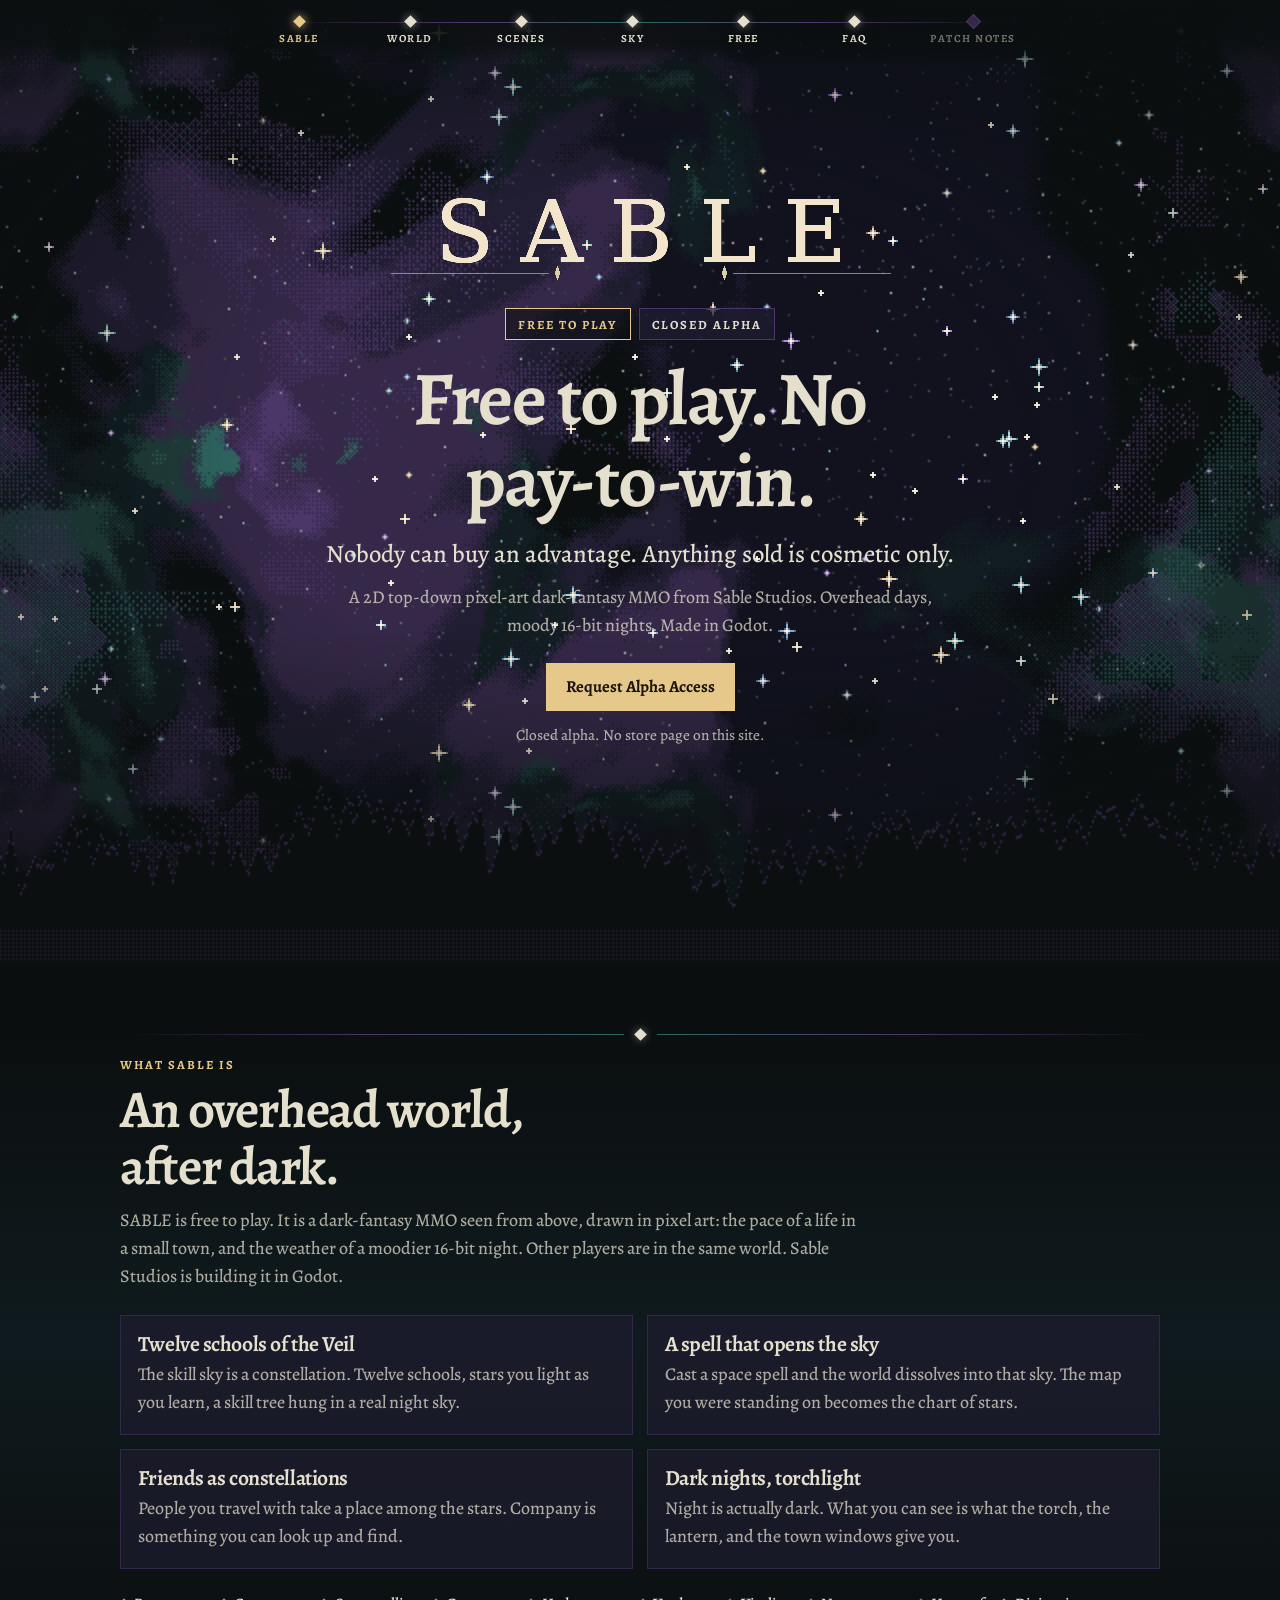
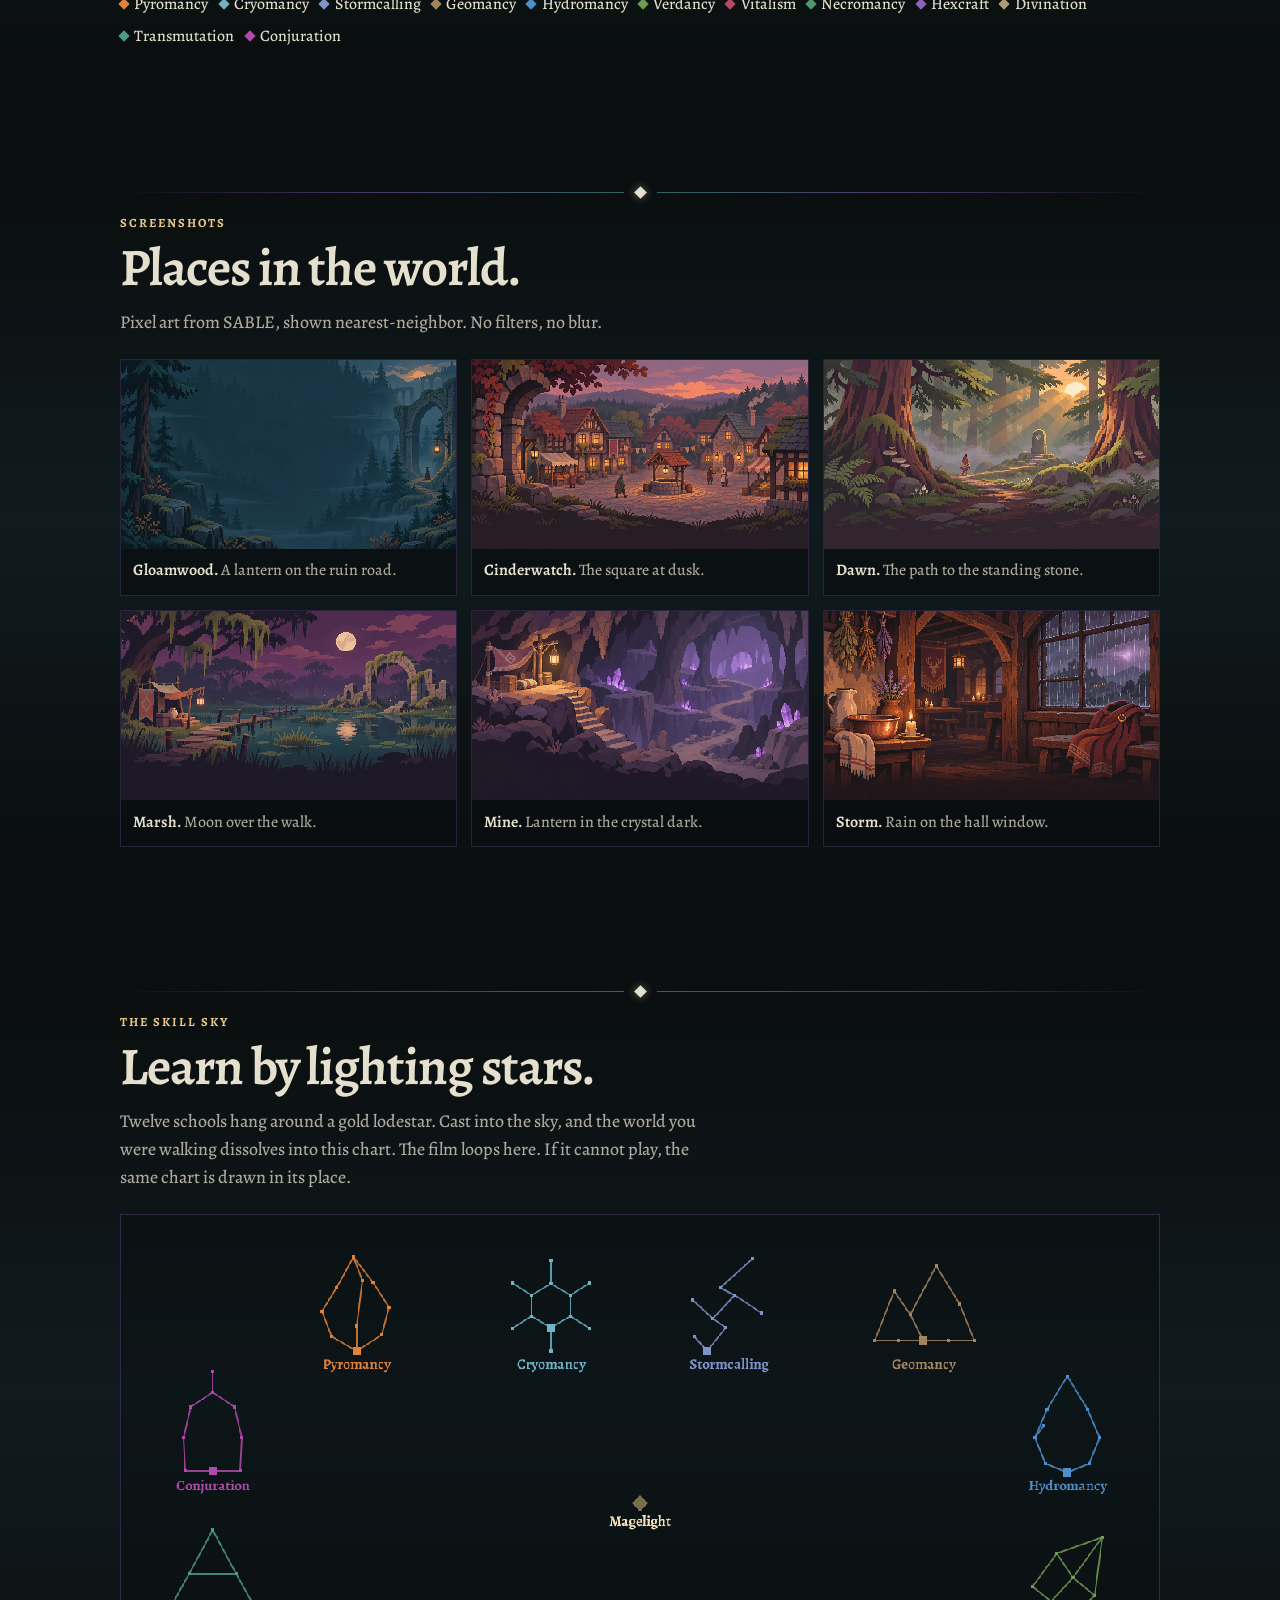
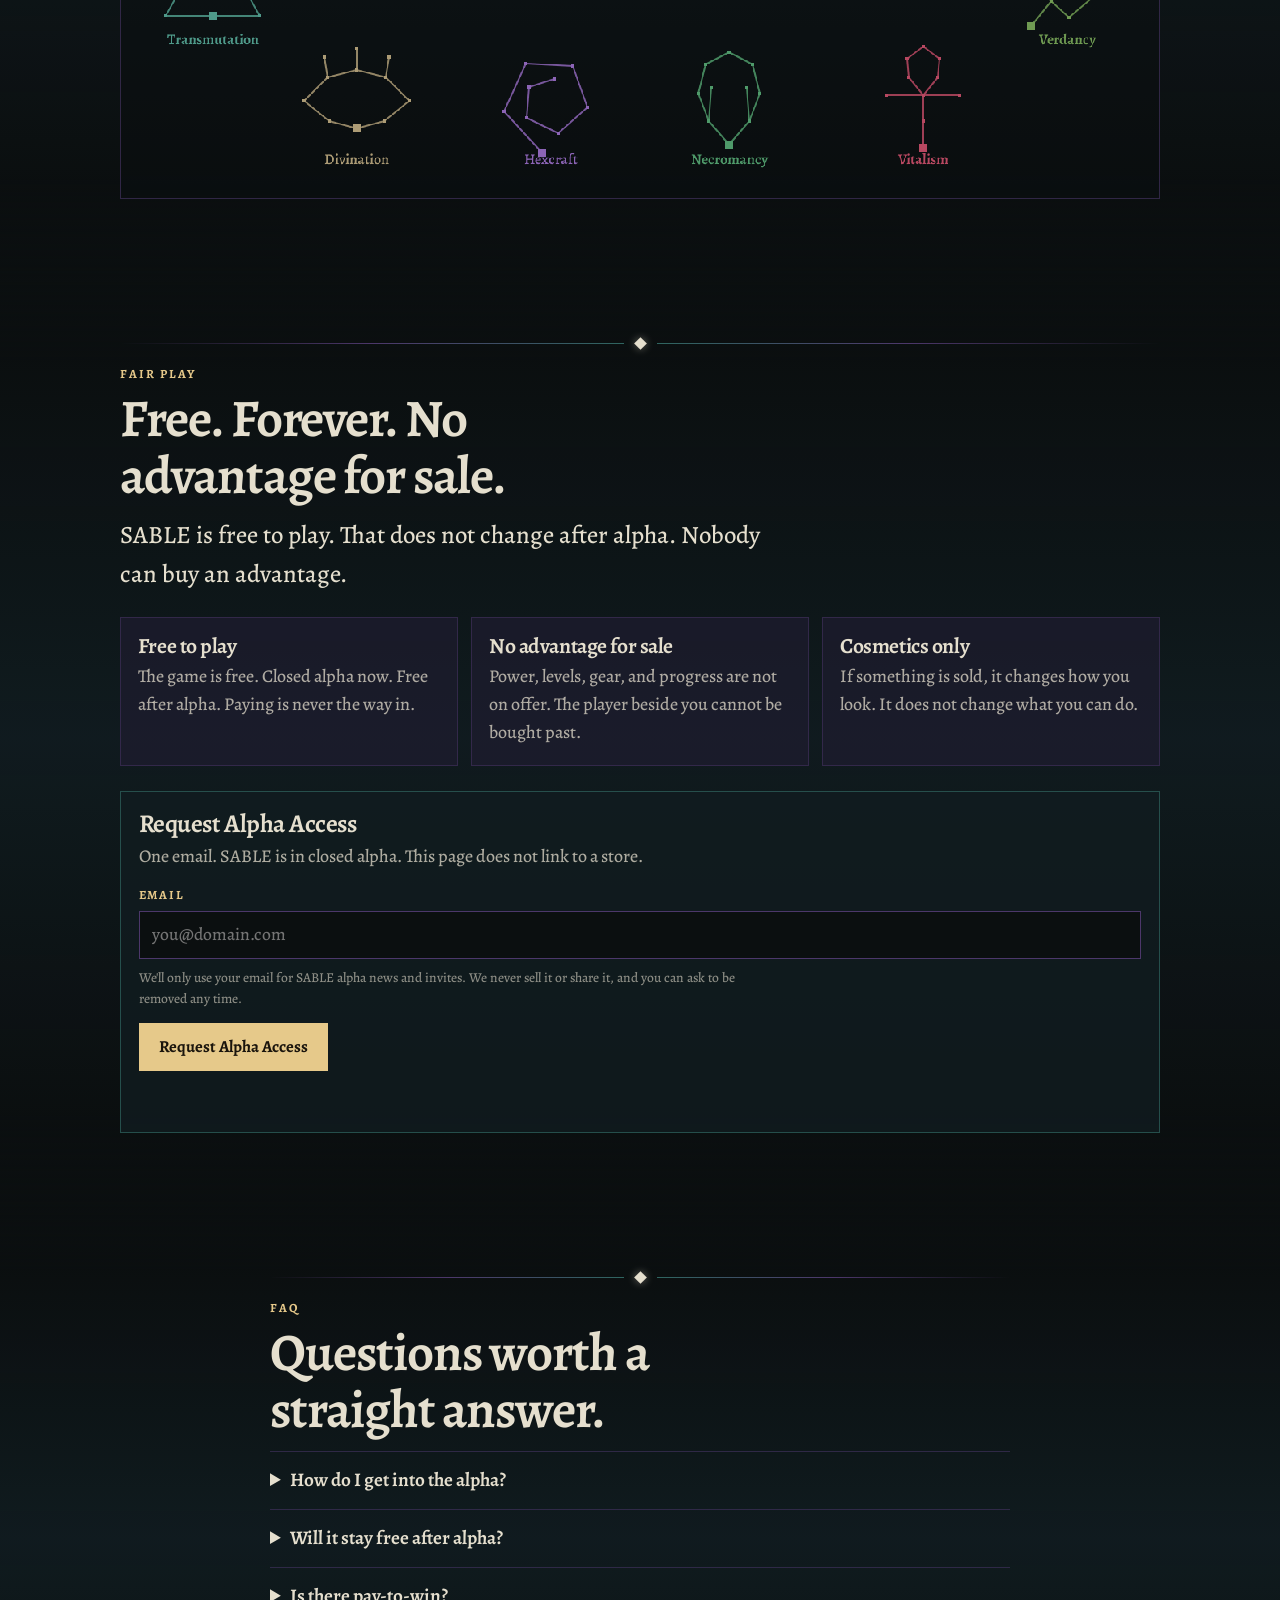
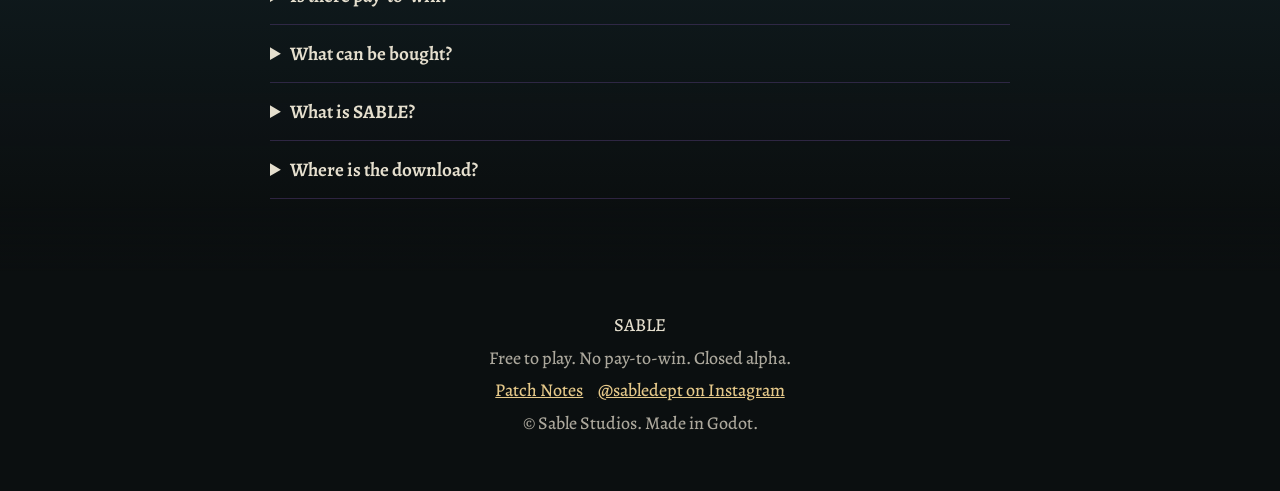
==== commit 4efbfa2b: "Add alpha patch notes page Publish the Nov 17, 2026 closed-alpha notes and link them from the site h" ====
--- a/index.html
+++ b/index.html
@@ -22,551 +22,7 @@
   <meta name="twitter:image" content="https://topsyftw.github.io/sable/assets/og_card.png" />
   <link rel="icon" href="data:image/svg+xml,%3Csvg xmlns='http://www.w3.org/2000/svg' viewBox='0 0 16 16'%3E%3Crect width='16' height='16' fill='%230b0f10'/%3E%3Crect x='6' y='2' width='4' height='4' fill='%23e6c98a'/%3E%3Crect x='4' y='6' width='8' height='4' fill='%23e6c98a'/%3E%3Crect x='6' y='10' width='4' height='4' fill='%23e6c98a'/%3E%3C/svg%3E" />
   <link rel="preload" href="assets/fonts/Alegreya-Variable.ttf" as="font" type="font/ttf" crossorigin />
-  <style>
-    @font-face {
-      font-family: "Alegreya";
-      src: url("assets/fonts/Alegreya-Variable.ttf") format("truetype");
-      font-weight: 400 900;
-      font-style: normal;
-      font-display: swap;
-    }
-
-    :root {
-      --void: #0b0f10;
-      --ink: #111d21;
-      --parchment: #e5dfce;
-      --parchment-dim: rgba(229, 223, 206, 0.74);
-      --plum: #211d32;
-      --plum-2: #352848;
-      --plum-3: #4c376a;
-      --teal: #1f3d3a;
-      --teal-2: #2f6560;
-      --gold: #e6c98a;
-      --gold-2: #f3e2b8;
-      --gold-ink: #1a140c;
-      color-scheme: dark;
-    }
-
-    * { box-sizing: border-box; }
-
-    html { scroll-behavior: smooth; }
-
-    body {
-      margin: 0;
-      background: var(--void);
-      color: var(--parchment);
-      font-family: Alegreya, Palatino, "Palatino Linotype", Georgia, serif;
-      font-size: 1.125rem;
-      font-weight: 460;
-      line-height: 1.55;
-    }
-
-    img, canvas, video { image-rendering: pixelated; image-rendering: crisp-edges; }
-
-    a { color: var(--gold); }
-    a:hover { color: var(--gold-2); }
-
-    :focus-visible {
-      outline: 2px solid var(--gold);
-      outline-offset: 3px;
-    }
-
-    .skip {
-      position: absolute;
-      left: 1rem;
-      top: -4rem;
-      background: var(--gold);
-      color: var(--gold-ink);
-      padding: 0.5rem 0.8rem;
-      z-index: 10;
-    }
-    .skip:focus { top: 0.5rem; }
-
-    .sky {
-      position: fixed;
-      inset: 0;
-      z-index: 0;
-      pointer-events: none;
-      background: var(--void);
-      overflow: hidden;
-    }
-
-    .layer {
-      position: absolute;
-      inset: 0;
-      background-repeat: repeat;
-      background-size: 1280px 720px;
-    }
-
-    .layer-nebula { background-image: url("assets/sky/sky_nebula.png"); z-index: 1; }
-    .layer-dim { background-image: url("assets/sky/sky_stars_dim.png"); z-index: 2; }
-    .layer-bright { background-image: url("assets/sky/sky_stars_bright.png"); z-index: 3; }
-    .layer-dust { background-image: url("assets/sky/sky_dust.png"); z-index: 4; }
-
-    #twinkles {
-      position: absolute;
-      inset: 0;
-      width: 100%;
-      height: 100%;
-      z-index: 5;
-    }
-
-    .vignette {
-      position: fixed;
-      inset: 0;
-      z-index: 1;
-      pointer-events: none;
-      background:
-        radial-gradient(ellipse at center, transparent 0%, transparent 42%, rgba(11, 15, 16, 0.55) 100%),
-        linear-gradient(180deg, rgba(11, 15, 16, 0.45), transparent 18%, transparent 70%, rgba(11, 15, 16, 0.55));
-    }
-
-    .constellation {
-      position: sticky;
-      top: 0;
-      z-index: 4;
-      padding: 0.55rem 0.75rem 0.85rem;
-      background: linear-gradient(180deg, rgba(11, 15, 16, 0.94) 0%, rgba(11, 15, 16, 0.78) 72%, transparent);
-    }
-
-    .constellation ol {
-      list-style: none;
-      display: flex;
-      justify-content: space-between;
-      gap: 0.25rem;
-      max-width: 760px;
-      margin: 0 auto;
-      padding: 0.35rem 0.25rem 0;
-      position: relative;
-      overflow-x: auto;
-    }
-
-    .constellation ol::before {
-      content: "";
-      position: absolute;
-      left: 1.2rem;
-      right: 1.2rem;
-      top: 0.85rem;
-      height: 1px;
-      background: linear-gradient(90deg, transparent, var(--plum-3), var(--teal-2), var(--plum-3), transparent);
-    }
-
-    .constellation a {
-      position: relative;
-      z-index: 1;
-      display: flex;
-      flex-direction: column;
-      align-items: center;
-      gap: 0.35rem;
-      min-width: 4.4rem;
-      padding-top: 0.15rem;
-      color: rgba(229, 223, 206, 0.48);
-      text-decoration: none;
-      font-size: 0.68rem;
-      font-weight: 650;
-      letter-spacing: 0.14em;
-      text-transform: uppercase;
-    }
-
-    .star {
-      width: 9px;
-      height: 9px;
-      background: var(--plum-2);
-      box-shadow: 0 0 0 1px var(--plum-3);
-      transform: rotate(45deg);
-    }
-
-    .constellation a.is-lit { color: var(--parchment); }
-    .constellation a.is-lit .star {
-      background: var(--parchment);
-      box-shadow: 0 0 8px rgba(229, 223, 206, 0.55);
-    }
-    .constellation a.is-you { color: var(--gold); }
-    .constellation a.is-you .star {
-      background: var(--gold);
-      box-shadow: 0 0 10px rgba(230, 201, 138, 0.85);
-    }
-
-    main { position: relative; z-index: 2; }
-
-    section { scroll-margin-top: 4.75rem; }
-
-    .wrap { width: min(1040px, calc(100% - 2rem)); margin: 0 auto; }
-    .narrow { width: min(740px, 100%); margin: 0 auto; }
-
-    .hero {
-      position: relative;
-      min-height: 100svh;
-      display: flex;
-      flex-direction: column;
-      justify-content: center;
-      text-align: center;
-      padding: 4.5rem 0 11rem;
-    }
-
-    .hero-copy {
-      padding: 0 1rem;
-    }
-
-    .logo {
-      width: min(92vw, 575px);
-      height: auto;
-      margin: 0 auto 1rem;
-      display: block;
-    }
-
-    .badges {
-      display: flex;
-      justify-content: center;
-      flex-wrap: wrap;
-      gap: 0.5rem;
-      margin: 0 0 1.1rem;
-    }
-
-    .badge {
-      display: inline-flex;
-      align-items: center;
-      min-height: 2rem;
-      padding: 0.2rem 0.75rem;
-      border: 1px solid var(--gold);
-      color: var(--gold);
-      background: rgba(11, 15, 16, 0.55);
-      font-size: 0.78rem;
-      font-weight: 700;
-      letter-spacing: 0.16em;
-      text-transform: uppercase;
-    }
-
-    .badge-alpha {
-      border-color: var(--plum-3);
-      color: var(--parchment);
-      background: rgba(33, 29, 50, 0.72);
-    }
-
-    h1, h2, h3 { font-weight: 650; letter-spacing: -0.02em; line-height: 1.08; }
-
-    h1 {
-      margin: 0 auto 0.8rem;
-      max-width: 14ch;
-      font-size: clamp(2.5rem, 7vw, 4.75rem);
-    }
-
-    .lede {
-      margin: 0 auto 0.7rem;
-      max-width: 40rem;
-      font-size: clamp(1.2rem, 2.4vw, 1.55rem);
-      color: var(--parchment);
-    }
-
-    .tag {
-      margin: 0 auto 1.4rem;
-      max-width: 38rem;
-      color: var(--parchment-dim);
-    }
-
-    .cta {
-      display: inline-flex;
-      align-items: center;
-      justify-content: center;
-      min-height: 48px;
-      padding: 0.7rem 1.25rem;
-      background: var(--gold);
-      color: var(--gold-ink);
-      font-family: inherit;
-      font-size: 1.05rem;
-      font-weight: 700;
-      text-decoration: none;
-      border: none;
-      cursor: pointer;
-    }
-
-    .cta:hover { background: var(--gold-2); color: var(--gold-ink); }
-    .cta:disabled { opacity: 0.6; cursor: progress; }
-
-    .fine {
-      margin: 0.8rem 0 0;
-      color: var(--parchment-dim);
-      font-size: 0.95rem;
-    }
-
-    .horizon {
-      position: absolute;
-      left: 0;
-      right: 0;
-      bottom: 0;
-      height: 192px;
-      background: url("assets/sky/sky_horizon.png") center bottom / 1280px 192px repeat-x;
-      pointer-events: none;
-    }
-
-    .band {
-      padding: 4.25rem 0 4.5rem;
-      background: linear-gradient(180deg, rgba(11, 15, 16, 0.18), rgba(11, 15, 16, 0.78) 10%, rgba(17, 29, 33, 0.88) 50%, rgba(11, 15, 16, 0.78) 90%, rgba(11, 15, 16, 0.25));
-    }
-
-    .rule {
-      display: flex;
-      align-items: center;
-      gap: 0.75rem;
-      margin: 0 0 1rem;
-      color: var(--plum-3);
-    }
-
-    .rule::before, .rule::after {
-      content: "";
-      height: 1px;
-      flex: 1;
-      background: linear-gradient(90deg, transparent, var(--plum-3), var(--teal-2));
-    }
-    .rule::after { background: linear-gradient(90deg, var(--teal-2), var(--plum-3), transparent); }
-
-    .rule .star {
-      flex: none;
-      background: var(--plum-2);
-    }
-
-    .is-lit .rule .star {
-      background: var(--parchment);
-      box-shadow: 0 0 8px rgba(229, 223, 206, 0.45);
-    }
-
-    .kicker {
-      margin: 0 0 0.4rem;
-      color: var(--gold);
-      font-size: 0.78rem;
-      font-weight: 700;
-      letter-spacing: 0.16em;
-      text-transform: uppercase;
-    }
-
-    h2 { margin: 0 0 0.8rem; font-size: clamp(2rem, 4.5vw, 3.3rem); max-width: 18ch; }
-    .center h2, .hero h1 { margin-left: auto; margin-right: auto; }
-    .center { text-align: center; }
-    .center h2 { max-width: none; }
-
-    .prose p { margin: 0 0 0.9rem; color: var(--parchment-dim); }
-    .prose p strong, .feature strong { color: var(--parchment); font-weight: 650; }
-
-    .features, .pledge-grid {
-      display: grid;
-      gap: 0.85rem;
-      margin-top: 1.5rem;
-    }
-
-    .feature, .pledge-card {
-      margin: 0;
-      padding: 1rem 1.05rem 1.1rem;
-      background: rgba(33, 29, 50, 0.62);
-      border: 1px solid rgba(76, 55, 106, 0.5);
-    }
-
-    .feature h3, .pledge-card h3 {
-      margin: 0 0 0.35rem;
-      font-size: 1.35rem;
-    }
-
-    .feature p, .pledge-card p { margin: 0; color: var(--parchment-dim); }
-
-    .schools {
-      display: flex;
-      flex-wrap: wrap;
-      gap: 0.45rem 0.7rem;
-      margin: 1.4rem 0 0;
-      padding: 0;
-      list-style: none;
-    }
-
-    .schools li {
-      display: inline-flex;
-      align-items: center;
-      gap: 0.4rem;
-      color: var(--parchment);
-      font-size: 1rem;
-    }
-
-    .dot {
-      width: 8px;
-      height: 8px;
-      transform: rotate(45deg);
-      flex: none;
-    }
-
-    .gallery {
-      display: grid;
-      gap: 0.9rem;
-      margin-top: 1.4rem;
-    }
-
-    figure { margin: 0; background: rgba(11, 15, 16, 0.72); border: 1px solid rgba(76, 55, 106, 0.5); }
-
-    .shot {
-      display: block;
-      width: 100%;
-      padding: 0;
-      border: 0;
-      background: transparent;
-      cursor: zoom-in;
-    }
-
-    .shot img { display: block; width: 100%; height: auto; }
-
-    figcaption {
-      padding: 0.6rem 0.75rem 0.75rem;
-      color: var(--parchment-dim);
-      font-size: 1rem;
-    }
-
-    figcaption strong { color: var(--parchment); font-weight: 650; }
-
-    .sky-stage {
-      position: relative;
-      margin-top: 1.3rem;
-      background: rgba(11, 15, 16, 0.45);
-      border: 1px solid rgba(76, 55, 106, 0.6);
-      aspect-ratio: 16 / 9;
-      overflow: hidden;
-    }
-
-    #skill-sky, #skill-video {
-      position: absolute;
-      inset: 0;
-      width: 100%;
-      height: 100%;
-      object-fit: contain;
-      background: transparent;
-    }
-
-    .pledge h2 { max-width: 16ch; }
-
-    .alpha-form {
-      margin-top: 1.6rem;
-      padding: 1.1rem;
-      background: rgba(17, 29, 33, 0.78);
-      border: 1px solid rgba(47, 101, 96, 0.7);
-    }
-
-    .alpha-form label {
-      display: block;
-      margin-bottom: 0.4rem;
-      font-size: 0.78rem;
-      font-weight: 700;
-      letter-spacing: 0.14em;
-      text-transform: uppercase;
-      color: var(--gold);
-    }
-
-    .alpha-form input[type="email"] {
-      width: 100%;
-      min-height: 48px;
-      padding: 0.55rem 0.75rem;
-      border: 1px solid var(--plum-3);
-      background: var(--void);
-      color: var(--parchment);
-      font: inherit;
-      font-size: 1.1rem;
-    }
-
-    .field-error { margin: 0.45rem 0 0; color: #e7b2a8; }
-
-    .form-row {
-      display: flex;
-      flex-wrap: wrap;
-      gap: 0.7rem;
-      align-items: center;
-      margin-top: 0.85rem;
-    }
-
-    .form-status {
-      min-height: 1.4em;
-      margin: 0.85rem 0 0;
-      font-size: 1.35rem;
-      font-weight: 650;
-    }
-
-    .alpha-form[data-state="success"] .fields,
-    .alpha-form[data-state="success"] .form-row { display: none; }
-
-    .alpha-form[data-state="success"] .form-status { color: var(--gold); font-size: clamp(1.6rem, 3vw, 2.1rem); }
-
-    .alpha-form[data-state="full"] .form-status,
-    .alpha-form[data-state="error"] .form-status { color: var(--parchment); font-size: 1.25rem; }
-
-    #alpha-retry { margin-top: 0.85rem; }
-    #alpha-retry[hidden] { display: none; }
-
-    .faq { margin-top: 0.4rem; }
-
-    details {
-      border-top: 1px solid rgba(76, 55, 106, 0.55);
-      padding: 0.85rem 0;
-    }
-    details:last-of-type { border-bottom: 1px solid rgba(76, 55, 106, 0.55); }
-
-    summary {
-      cursor: pointer;
-      font-weight: 650;
-      font-size: 1.2rem;
-    }
-
-    details p { margin: 0.55rem 0 0.2rem; color: var(--parchment-dim); }
-
-    footer {
-      position: relative;
-      z-index: 2;
-      padding: 2.2rem 1rem 3rem;
-      text-align: center;
-      color: var(--parchment-dim);
-    }
-
-    footer p { margin: 0.3rem 0; }
-    footer .mark { color: var(--parchment); font-size: 1.15rem; }
-
-    dialog {
-      width: min(960px, calc(100vw - 1.5rem));
-      padding: 0;
-      border: 1px solid var(--plum-3);
-      background: var(--void);
-      color: var(--parchment);
-    }
-
-    dialog::backdrop { background: rgba(11, 15, 16, 0.82); }
-
-    dialog img { display: block; width: 100%; height: auto; }
-
-    dialog form { display: flex; justify-content: flex-end; padding: 0.4rem; }
-
-    dialog button {
-      min-height: 44px;
-      padding: 0.3rem 0.8rem;
-      background: transparent;
-      color: var(--parchment);
-      border: 1px solid var(--plum-3);
-      font: inherit;
-      cursor: pointer;
-    }
-
-    @media (min-width: 720px) {
-      .features { grid-template-columns: 1fr 1fr; }
-      .gallery { grid-template-columns: 1fr 1fr; }
-      .pledge-grid { grid-template-columns: repeat(3, 1fr); }
-      .form-row input[type="email"] { max-width: none; }
-      .alpha-form .fields input { max-width: 100%; }
-    }
-
-    @media (min-width: 1040px) {
-      .gallery { grid-template-columns: 1fr 1fr 1fr; }
-    }
-
-    @media (max-width: 640px) {
-      .constellation a { min-width: 3.6rem; letter-spacing: 0.08em; font-size: 0.62rem; }
-      .hero { padding: 4.25rem 0 8.5rem; }
-    }
-
-    @media (prefers-reduced-motion: reduce) {
-      html { scroll-behavior: auto; }
-      * { animation: none !important; transition: none !important; }
-    }
-  </style>
+  <link rel="stylesheet" href="css/site.css?v=1" />
 </head>
 <body>
   <a class="skip" href="#top">Skip to content</a>
@@ -581,7 +37,7 @@
   <div class="vignette" aria-hidden="true"></div>
 
   <header class="constellation">
-    <nav aria-label="On this page">
+    <nav aria-label="SABLE">
       <ol>
         <li><a href="#top" data-nav="top"><span class="star"></span><span>Sable</span></a></li>
         <li><a href="#world" data-nav="world"><span class="star"></span><span>World</span></a></li>
@@ -589,6 +45,7 @@
         <li><a href="#sky" data-nav="sky"><span class="star"></span><span>Sky</span></a></li>
         <li><a href="#pledge" data-nav="pledge"><span class="star"></span><span>Free</span></a></li>
         <li><a href="#faq" data-nav="faq"><span class="star"></span><span>FAQ</span></a></li>
+        <li><a href="patch-notes/"><span class="star"></span><span>Patch Notes</span></a></li>
       </ol>
     </nav>
   </header>
@@ -796,7 +253,10 @@
   <footer>
     <p class="mark">SABLE</p>
     <p>Free to play. No pay-to-win. Closed alpha.</p>
-    <p><a href="https://www.instagram.com/sabledept/" target="_blank" rel="noopener">@sabledept on Instagram</a></p>
+    <p class="footer-links">
+      <a href="patch-notes/">Patch Notes</a>
+      <a href="https://www.instagram.com/sabledept/" target="_blank" rel="noopener">@sabledept on Instagram</a>
+    </p>
     <p>© Sable Studios. Made in Godot.</p>
   </footer>
 
@@ -805,6 +265,6 @@
     <img id="lightbox-img" alt="" />
   </dialog>
 
-  <script type="module" src="js/site.js?v=2"></script>
+  <script type="module" src="js/site.js?v=3"></script>
 </body>
 </html>
--- a/css/site.css
+++ b/css/site.css
@@ -0,0 +1,602 @@
+    @font-face {
+      font-family: "Alegreya";
+      src: url("../assets/fonts/Alegreya-Variable.ttf") format("truetype");
+      font-weight: 400 900;
+      font-style: normal;
+      font-display: swap;
+    }
+
+    :root {
+      --void: #0b0f10;
+      --ink: #111d21;
+      --parchment: #e5dfce;
+      --parchment-dim: rgba(229, 223, 206, 0.74);
+      --plum: #211d32;
+      --plum-2: #352848;
+      --plum-3: #4c376a;
+      --teal: #1f3d3a;
+      --teal-2: #2f6560;
+      --gold: #e6c98a;
+      --gold-2: #f3e2b8;
+      --gold-ink: #1a140c;
+      color-scheme: dark;
+    }
+
+    * { box-sizing: border-box; }
+
+    html { scroll-behavior: smooth; }
+
+    body {
+      margin: 0;
+      background: var(--void);
+      color: var(--parchment);
+      font-family: Alegreya, Palatino, "Palatino Linotype", Georgia, serif;
+      font-size: 1.125rem;
+      font-weight: 460;
+      line-height: 1.55;
+    }
+
+    img, canvas, video { image-rendering: pixelated; image-rendering: crisp-edges; }
+
+    a { color: var(--gold); }
+    a:hover { color: var(--gold-2); }
+
+    :focus-visible {
+      outline: 2px solid var(--gold);
+      outline-offset: 3px;
+    }
+
+    .skip {
+      position: absolute;
+      left: 1rem;
+      top: -4rem;
+      background: var(--gold);
+      color: var(--gold-ink);
+      padding: 0.5rem 0.8rem;
+      z-index: 10;
+    }
+    .skip:focus { top: 0.5rem; }
+
+    .sky {
+      position: fixed;
+      inset: 0;
+      z-index: 0;
+      pointer-events: none;
+      background: var(--void);
+      overflow: hidden;
+    }
+
+    .layer {
+      position: absolute;
+      inset: 0;
+      background-repeat: repeat;
+      background-size: 1280px 720px;
+    }
+
+    .layer-nebula { background-image: url("../assets/sky/sky_nebula.png"); z-index: 1; }
+    .layer-dim { background-image: url("../assets/sky/sky_stars_dim.png"); z-index: 2; }
+    .layer-bright { background-image: url("../assets/sky/sky_stars_bright.png"); z-index: 3; }
+    .layer-dust { background-image: url("../assets/sky/sky_dust.png"); z-index: 4; }
+
+    #twinkles {
+      position: absolute;
+      inset: 0;
+      width: 100%;
+      height: 100%;
+      z-index: 5;
+    }
+
+    .vignette {
+      position: fixed;
+      inset: 0;
+      z-index: 1;
+      pointer-events: none;
+      background:
+        radial-gradient(ellipse at center, transparent 0%, transparent 42%, rgba(11, 15, 16, 0.55) 100%),
+        linear-gradient(180deg, rgba(11, 15, 16, 0.45), transparent 18%, transparent 70%, rgba(11, 15, 16, 0.55));
+    }
+
+    .constellation {
+      position: sticky;
+      top: 0;
+      z-index: 4;
+      padding: 0.55rem 0.75rem 0.85rem;
+      background: linear-gradient(180deg, rgba(11, 15, 16, 0.94) 0%, rgba(11, 15, 16, 0.78) 72%, transparent);
+    }
+
+    .constellation ol {
+      list-style: none;
+      display: flex;
+      justify-content: space-between;
+      gap: 0.25rem;
+      max-width: 760px;
+      margin: 0 auto;
+      padding: 0.35rem 0.25rem 0;
+      position: relative;
+      overflow-x: auto;
+    }
+
+    .constellation ol::before {
+      content: "";
+      position: absolute;
+      left: 1.2rem;
+      right: 1.2rem;
+      top: 0.85rem;
+      height: 1px;
+      background: linear-gradient(90deg, transparent, var(--plum-3), var(--teal-2), var(--plum-3), transparent);
+    }
+
+    .constellation a {
+      position: relative;
+      z-index: 1;
+      display: flex;
+      flex-direction: column;
+      align-items: center;
+      gap: 0.35rem;
+      min-width: 4.4rem;
+      padding-top: 0.15rem;
+      color: rgba(229, 223, 206, 0.48);
+      text-decoration: none;
+      font-size: 0.68rem;
+      font-weight: 650;
+      letter-spacing: 0.14em;
+      text-transform: uppercase;
+    }
+
+    .star {
+      width: 9px;
+      height: 9px;
+      background: var(--plum-2);
+      box-shadow: 0 0 0 1px var(--plum-3);
+      transform: rotate(45deg);
+    }
+
+    .constellation a.is-lit { color: var(--parchment); }
+    .constellation a.is-lit .star {
+      background: var(--parchment);
+      box-shadow: 0 0 8px rgba(229, 223, 206, 0.55);
+    }
+    .constellation a.is-you { color: var(--gold); }
+    .constellation a.is-you .star {
+      background: var(--gold);
+      box-shadow: 0 0 10px rgba(230, 201, 138, 0.85);
+    }
+
+    main { position: relative; z-index: 2; }
+
+    section { scroll-margin-top: 4.75rem; }
+
+    .wrap { width: min(1040px, calc(100% - 2rem)); margin: 0 auto; }
+    .narrow { width: min(740px, 100%); margin: 0 auto; }
+
+    .hero {
+      position: relative;
+      min-height: 100svh;
+      display: flex;
+      flex-direction: column;
+      justify-content: center;
+      text-align: center;
+      padding: 4.5rem 0 11rem;
+    }
+
+    .hero-copy {
+      padding: 0 1rem;
+    }
+
+    .logo {
+      width: min(92vw, 575px);
+      height: auto;
+      margin: 0 auto 1rem;
+      display: block;
+    }
+
+    .badges {
+      display: flex;
+      justify-content: center;
+      flex-wrap: wrap;
+      gap: 0.5rem;
+      margin: 0 0 1.1rem;
+    }
+
+    .badge {
+      display: inline-flex;
+      align-items: center;
+      min-height: 2rem;
+      padding: 0.2rem 0.75rem;
+      border: 1px solid var(--gold);
+      color: var(--gold);
+      background: rgba(11, 15, 16, 0.55);
+      font-size: 0.78rem;
+      font-weight: 700;
+      letter-spacing: 0.16em;
+      text-transform: uppercase;
+    }
+
+    .badge-alpha {
+      border-color: var(--plum-3);
+      color: var(--parchment);
+      background: rgba(33, 29, 50, 0.72);
+    }
+
+    h1, h2, h3 { font-weight: 650; letter-spacing: -0.02em; line-height: 1.08; }
+
+    h1 {
+      margin: 0 auto 0.8rem;
+      max-width: 14ch;
+      font-size: clamp(2.5rem, 7vw, 4.75rem);
+    }
+
+    .lede {
+      margin: 0 auto 0.7rem;
+      max-width: 40rem;
+      font-size: clamp(1.2rem, 2.4vw, 1.55rem);
+      color: var(--parchment);
+    }
+
+    .tag {
+      margin: 0 auto 1.4rem;
+      max-width: 38rem;
+      color: var(--parchment-dim);
+    }
+
+    .cta {
+      display: inline-flex;
+      align-items: center;
+      justify-content: center;
+      min-height: 48px;
+      padding: 0.7rem 1.25rem;
+      background: var(--gold);
+      color: var(--gold-ink);
+      font-family: inherit;
+      font-size: 1.05rem;
+      font-weight: 700;
+      text-decoration: none;
+      border: none;
+      cursor: pointer;
+    }
+
+    .cta:hover { background: var(--gold-2); color: var(--gold-ink); }
+    .cta:disabled { opacity: 0.6; cursor: progress; }
+
+    .fine {
+      margin: 0.8rem 0 0;
+      color: var(--parchment-dim);
+      font-size: 0.95rem;
+    }
+
+    .horizon {
+      position: absolute;
+      left: 0;
+      right: 0;
+      bottom: 0;
+      height: 192px;
+      background: url("../assets/sky/sky_horizon.png") center bottom / 1280px 192px repeat-x;
+      pointer-events: none;
+    }
+
+    .band {
+      padding: 4.25rem 0 4.5rem;
+      background: linear-gradient(180deg, rgba(11, 15, 16, 0.18), rgba(11, 15, 16, 0.78) 10%, rgba(17, 29, 33, 0.88) 50%, rgba(11, 15, 16, 0.78) 90%, rgba(11, 15, 16, 0.25));
+    }
+
+    .rule {
+      display: flex;
+      align-items: center;
+      gap: 0.75rem;
+      margin: 0 0 1rem;
+      color: var(--plum-3);
+    }
+
+    .rule::before, .rule::after {
+      content: "";
+      height: 1px;
+      flex: 1;
+      background: linear-gradient(90deg, transparent, var(--plum-3), var(--teal-2));
+    }
+    .rule::after { background: linear-gradient(90deg, var(--teal-2), var(--plum-3), transparent); }
+
+    .rule .star {
+      flex: none;
+      background: var(--plum-2);
+    }
+
+    .is-lit .rule .star {
+      background: var(--parchment);
+      box-shadow: 0 0 8px rgba(229, 223, 206, 0.45);
+    }
+
+    .kicker {
+      margin: 0 0 0.4rem;
+      color: var(--gold);
+      font-size: 0.78rem;
+      font-weight: 700;
+      letter-spacing: 0.16em;
+      text-transform: uppercase;
+    }
+
+    h2 { margin: 0 0 0.8rem; font-size: clamp(2rem, 4.5vw, 3.3rem); max-width: 18ch; }
+    .center h2, .hero h1 { margin-left: auto; margin-right: auto; }
+    .center { text-align: center; }
+    .center h2 { max-width: none; }
+
+    .prose p { margin: 0 0 0.9rem; color: var(--parchment-dim); }
+    .prose p strong, .feature strong { color: var(--parchment); font-weight: 650; }
+
+    .features, .pledge-grid {
+      display: grid;
+      gap: 0.85rem;
+      margin-top: 1.5rem;
+    }
+
+    .feature, .pledge-card {
+      margin: 0;
+      padding: 1rem 1.05rem 1.1rem;
+      background: rgba(33, 29, 50, 0.62);
+      border: 1px solid rgba(76, 55, 106, 0.5);
+    }
+
+    .feature h3, .pledge-card h3 {
+      margin: 0 0 0.35rem;
+      font-size: 1.35rem;
+    }
+
+    .feature p, .pledge-card p { margin: 0; color: var(--parchment-dim); }
+
+    .schools {
+      display: flex;
+      flex-wrap: wrap;
+      gap: 0.45rem 0.7rem;
+      margin: 1.4rem 0 0;
+      padding: 0;
+      list-style: none;
+    }
+
+    .schools li {
+      display: inline-flex;
+      align-items: center;
+      gap: 0.4rem;
+      color: var(--parchment);
+      font-size: 1rem;
+    }
+
+    .dot {
+      width: 8px;
+      height: 8px;
+      transform: rotate(45deg);
+      flex: none;
+    }
+
+    .gallery {
+      display: grid;
+      gap: 0.9rem;
+      margin-top: 1.4rem;
+    }
+
+    figure { margin: 0; background: rgba(11, 15, 16, 0.72); border: 1px solid rgba(76, 55, 106, 0.5); }
+
+    .shot {
+      display: block;
+      width: 100%;
+      padding: 0;
+      border: 0;
+      background: transparent;
+      cursor: zoom-in;
+    }
+
+    .shot img { display: block; width: 100%; height: auto; }
+
+    figcaption {
+      padding: 0.6rem 0.75rem 0.75rem;
+      color: var(--parchment-dim);
+      font-size: 1rem;
+    }
+
+    figcaption strong { color: var(--parchment); font-weight: 650; }
+
+    .sky-stage {
+      position: relative;
+      margin-top: 1.3rem;
+      background: rgba(11, 15, 16, 0.45);
+      border: 1px solid rgba(76, 55, 106, 0.6);
+      aspect-ratio: 16 / 9;
+      overflow: hidden;
+    }
+
+    #skill-sky, #skill-video {
+      position: absolute;
+      inset: 0;
+      width: 100%;
+      height: 100%;
+      object-fit: contain;
+      background: transparent;
+    }
+
+    .pledge h2 { max-width: 16ch; }
+
+    .alpha-form {
+      margin-top: 1.6rem;
+      padding: 1.1rem;
+      background: rgba(17, 29, 33, 0.78);
+      border: 1px solid rgba(47, 101, 96, 0.7);
+    }
+
+    .alpha-form label {
+      display: block;
+      margin-bottom: 0.4rem;
+      font-size: 0.78rem;
+      font-weight: 700;
+      letter-spacing: 0.14em;
+      text-transform: uppercase;
+      color: var(--gold);
+    }
+
+    .alpha-form input[type="email"] {
+      width: 100%;
+      min-height: 48px;
+      padding: 0.55rem 0.75rem;
+      border: 1px solid var(--plum-3);
+      background: var(--void);
+      color: var(--parchment);
+      font: inherit;
+      font-size: 1.1rem;
+    }
+
+    .field-error { margin: 0.45rem 0 0; color: #e7b2a8; }
+
+    .form-row {
+      display: flex;
+      flex-wrap: wrap;
+      gap: 0.7rem;
+      align-items: center;
+      margin-top: 0.85rem;
+    }
+
+    .form-status {
+      min-height: 1.4em;
+      margin: 0.85rem 0 0;
+      font-size: 1.35rem;
+      font-weight: 650;
+    }
+
+    .alpha-form[data-state="success"] .fields,
+    .alpha-form[data-state="success"] .form-row { display: none; }
+
+    .alpha-form[data-state="success"] .form-status { color: var(--gold); font-size: clamp(1.6rem, 3vw, 2.1rem); }
+
+    .alpha-form[data-state="full"] .form-status,
+    .alpha-form[data-state="error"] .form-status { color: var(--parchment); font-size: 1.25rem; }
+
+    #alpha-retry { margin-top: 0.85rem; }
+    #alpha-retry[hidden] { display: none; }
+
+    .faq { margin-top: 0.4rem; }
+
+    details {
+      border-top: 1px solid rgba(76, 55, 106, 0.55);
+      padding: 0.85rem 0;
+    }
+    details:last-of-type { border-bottom: 1px solid rgba(76, 55, 106, 0.55); }
+
+    summary {
+      cursor: pointer;
+      font-weight: 650;
+      font-size: 1.2rem;
+    }
+
+    details p { margin: 0.55rem 0 0.2rem; color: var(--parchment-dim); }
+
+    footer {
+      position: relative;
+      z-index: 2;
+      padding: 2.2rem 1rem 3rem;
+      text-align: center;
+      color: var(--parchment-dim);
+    }
+
+    footer p { margin: 0.3rem 0; }
+    footer .mark { color: var(--parchment); font-size: 1.15rem; }
+
+    dialog {
+      width: min(960px, calc(100vw - 1.5rem));
+      padding: 0;
+      border: 1px solid var(--plum-3);
+      background: var(--void);
+      color: var(--parchment);
+    }
+
+    dialog::backdrop { background: rgba(11, 15, 16, 0.82); }
+
+    dialog img { display: block; width: 100%; height: auto; }
+
+    dialog form { display: flex; justify-content: flex-end; padding: 0.4rem; }
+
+    dialog button {
+      min-height: 44px;
+      padding: 0.3rem 0.8rem;
+      background: transparent;
+      color: var(--parchment);
+      border: 1px solid var(--plum-3);
+      font: inherit;
+      cursor: pointer;
+    }
+
+    @media (min-width: 720px) {
+      .features { grid-template-columns: 1fr 1fr; }
+      .gallery { grid-template-columns: 1fr 1fr; }
+      .pledge-grid { grid-template-columns: repeat(3, 1fr); }
+      .form-row input[type="email"] { max-width: none; }
+      .alpha-form .fields input { max-width: 100%; }
+    }
+
+    @media (min-width: 1040px) {
+      .gallery { grid-template-columns: 1fr 1fr 1fr; }
+    }
+
+    @media (max-width: 640px) {
+      .constellation a { min-width: 3.6rem; letter-spacing: 0.08em; font-size: 0.62rem; }
+      .hero { padding: 4.25rem 0 8.5rem; }
+    }
+
+    @media (prefers-reduced-motion: reduce) {
+      html { scroll-behavior: auto; }
+      * { animation: none !important; transition: none !important; }
+    }
+
+    /* Patch notes page */
+    .page-hero {
+      position: relative;
+      text-align: center;
+      padding: 3.25rem 0 2.25rem;
+    }
+
+    .page-hero .logo {
+      width: min(78vw, 440px);
+    }
+
+    .patch-entry {
+      margin: 0 auto;
+      padding: 1.35rem 1.25rem 1.6rem;
+      background: rgba(33, 29, 50, 0.62);
+      border: 1px solid rgba(76, 55, 106, 0.5);
+    }
+
+    .patch-entry .patch-date {
+      margin: 0 0 0.45rem;
+    }
+
+    .patch-entry h2 {
+      margin: 0 0 1.15rem;
+      max-width: none;
+      font-size: clamp(1.7rem, 3.4vw, 2.35rem);
+    }
+
+    .patch-entry h3 {
+      margin: 1.35rem 0 0.45rem;
+      font-size: 1.4rem;
+    }
+
+    .patch-entry h3:first-of-type {
+      margin-top: 0.2rem;
+    }
+
+    .patch-entry ul {
+      margin: 0 0 0.15rem;
+      padding-left: 1.2rem;
+    }
+
+    .patch-entry li {
+      margin: 0 0 0.55rem;
+      color: var(--parchment-dim);
+    }
+
+    footer .footer-links {
+      display: flex;
+      justify-content: center;
+      flex-wrap: wrap;
+      gap: 0.35rem 0.9rem;
+    }
+
+    footer .footer-links a[aria-current="page"] {
+      color: var(--gold-2);
+      text-decoration: none;
+    }
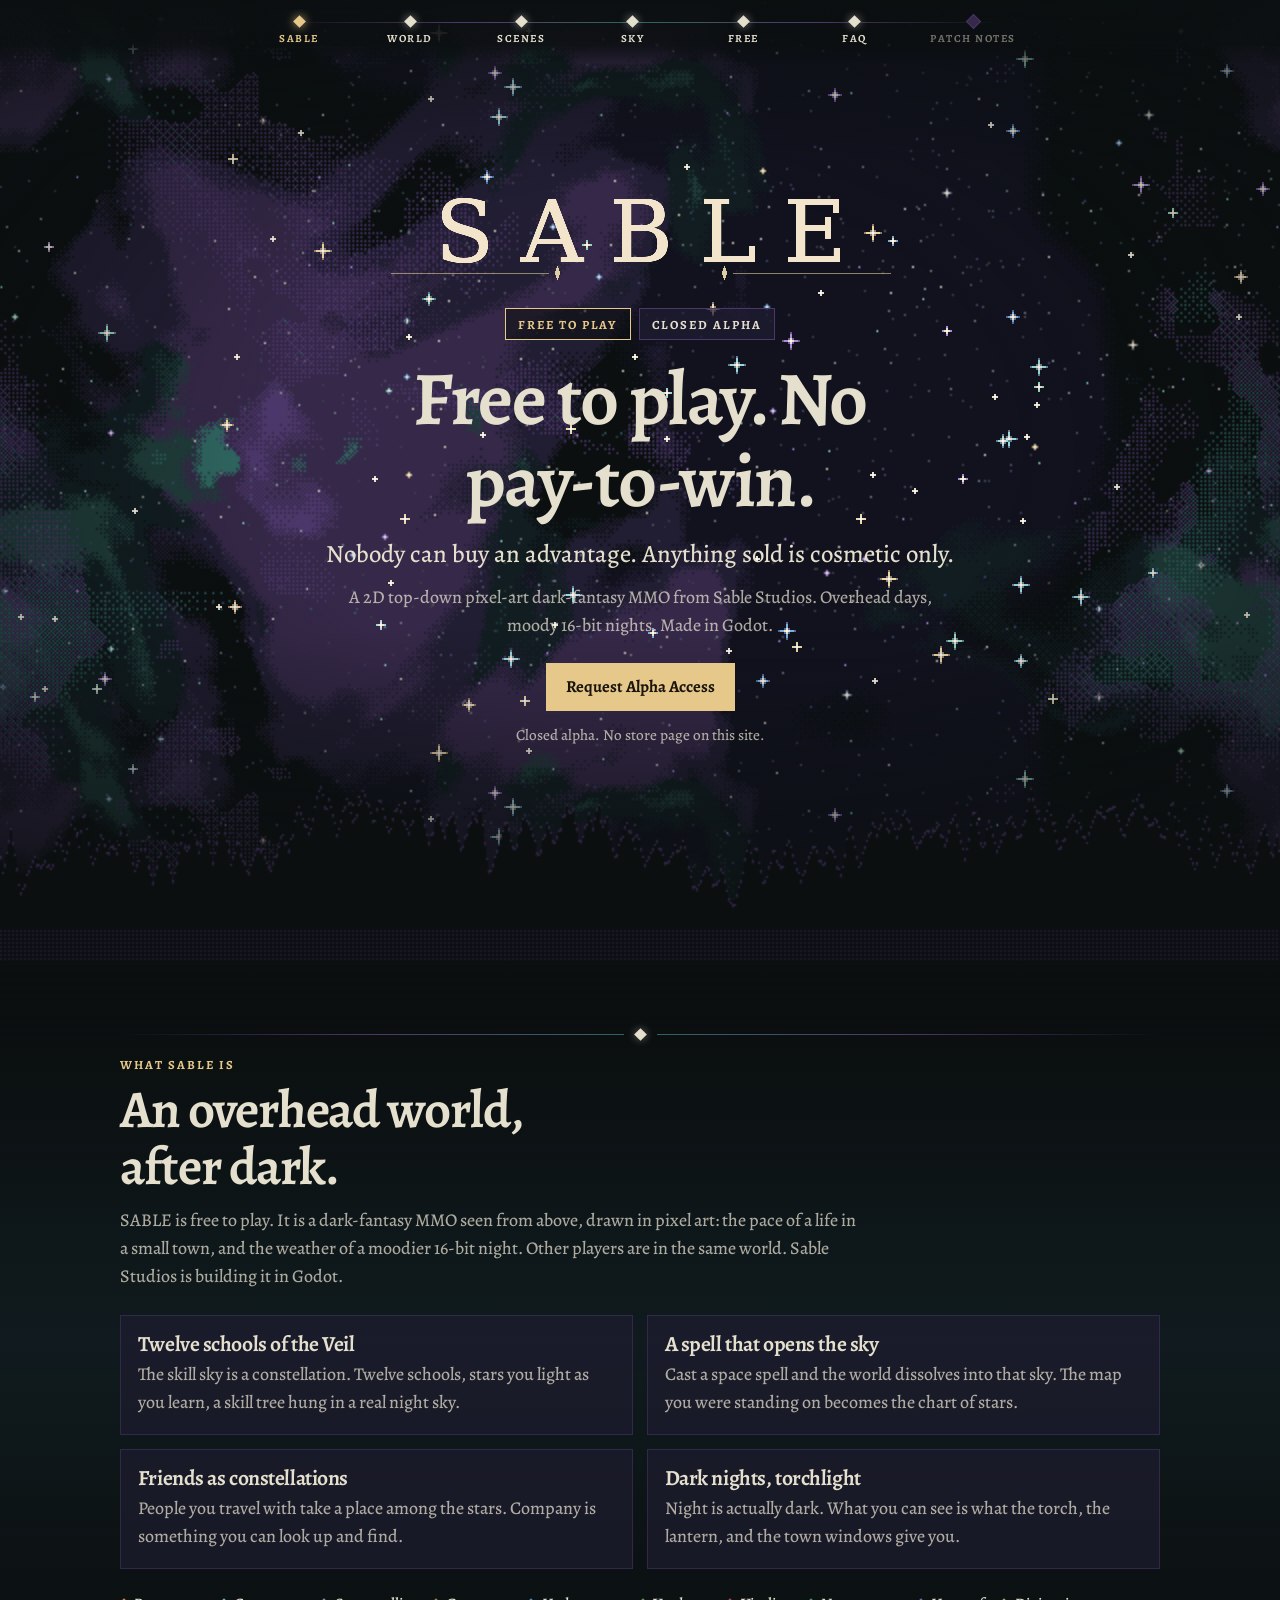
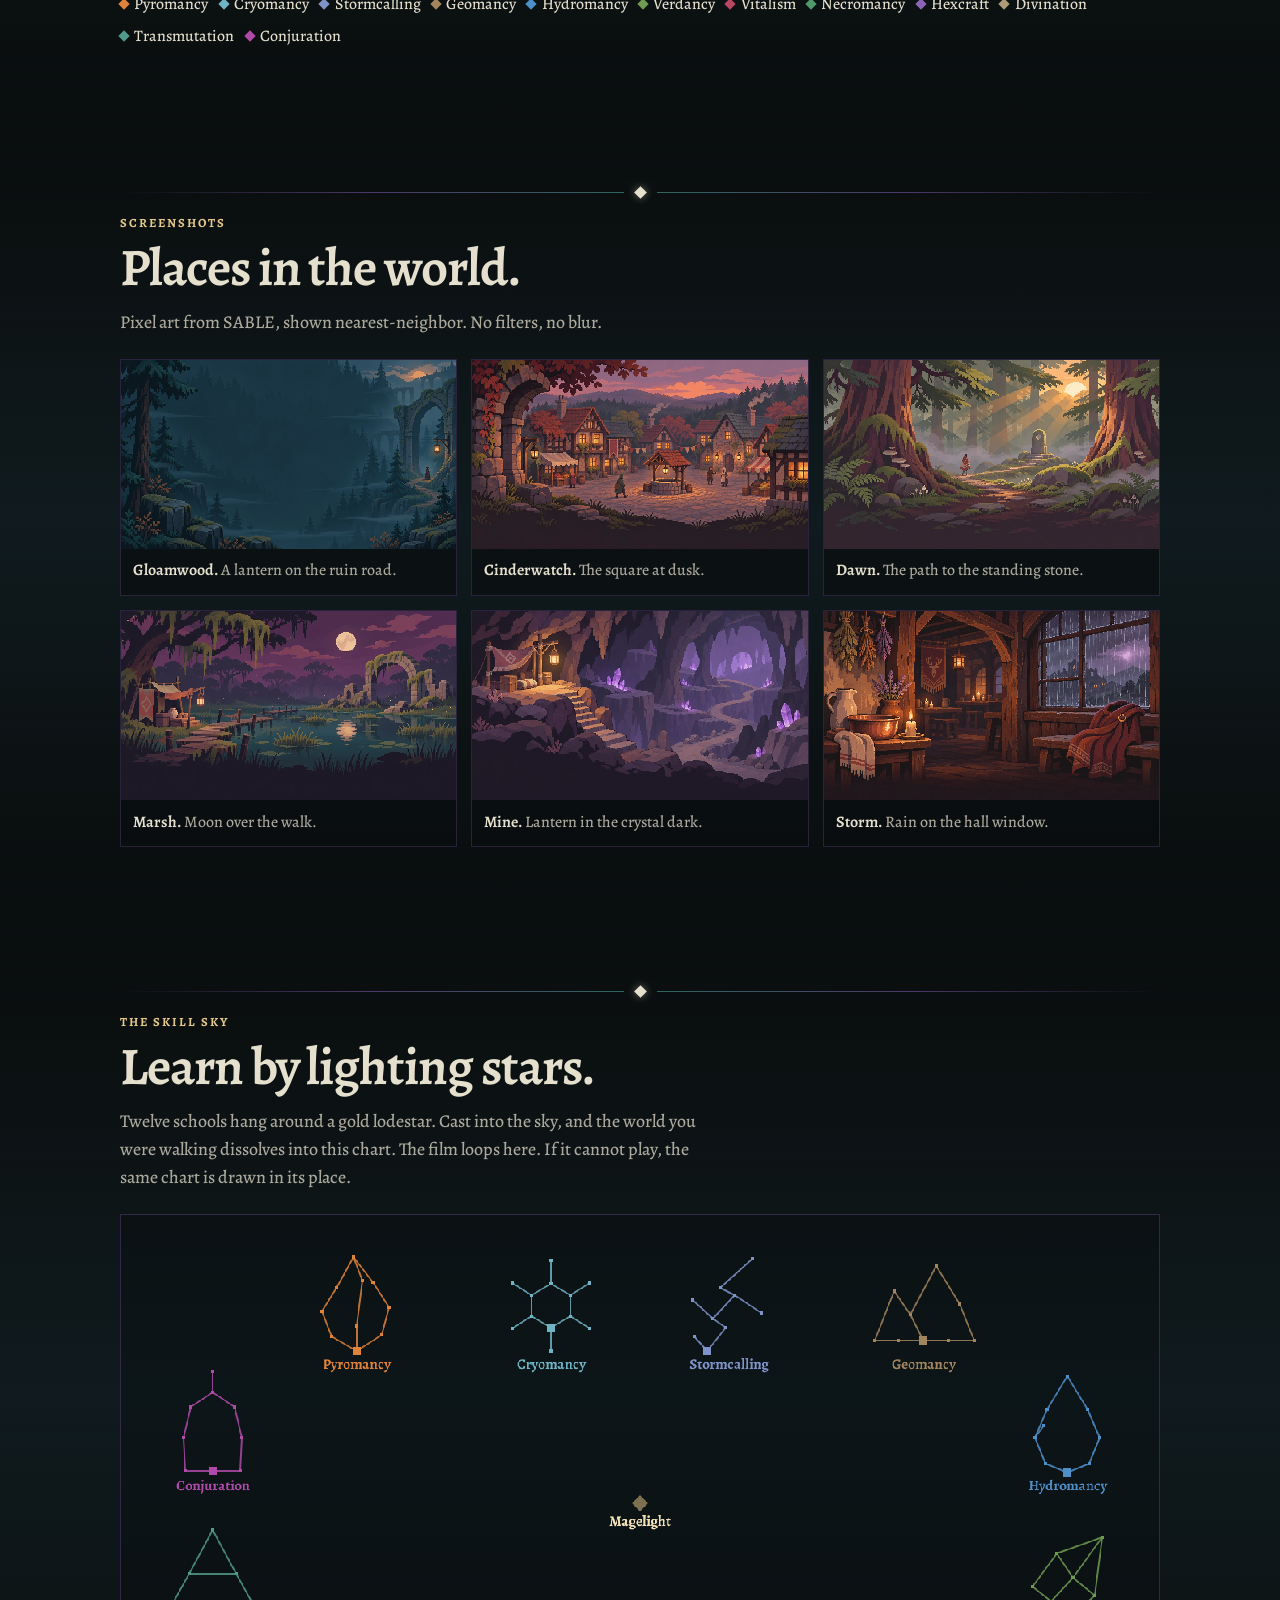
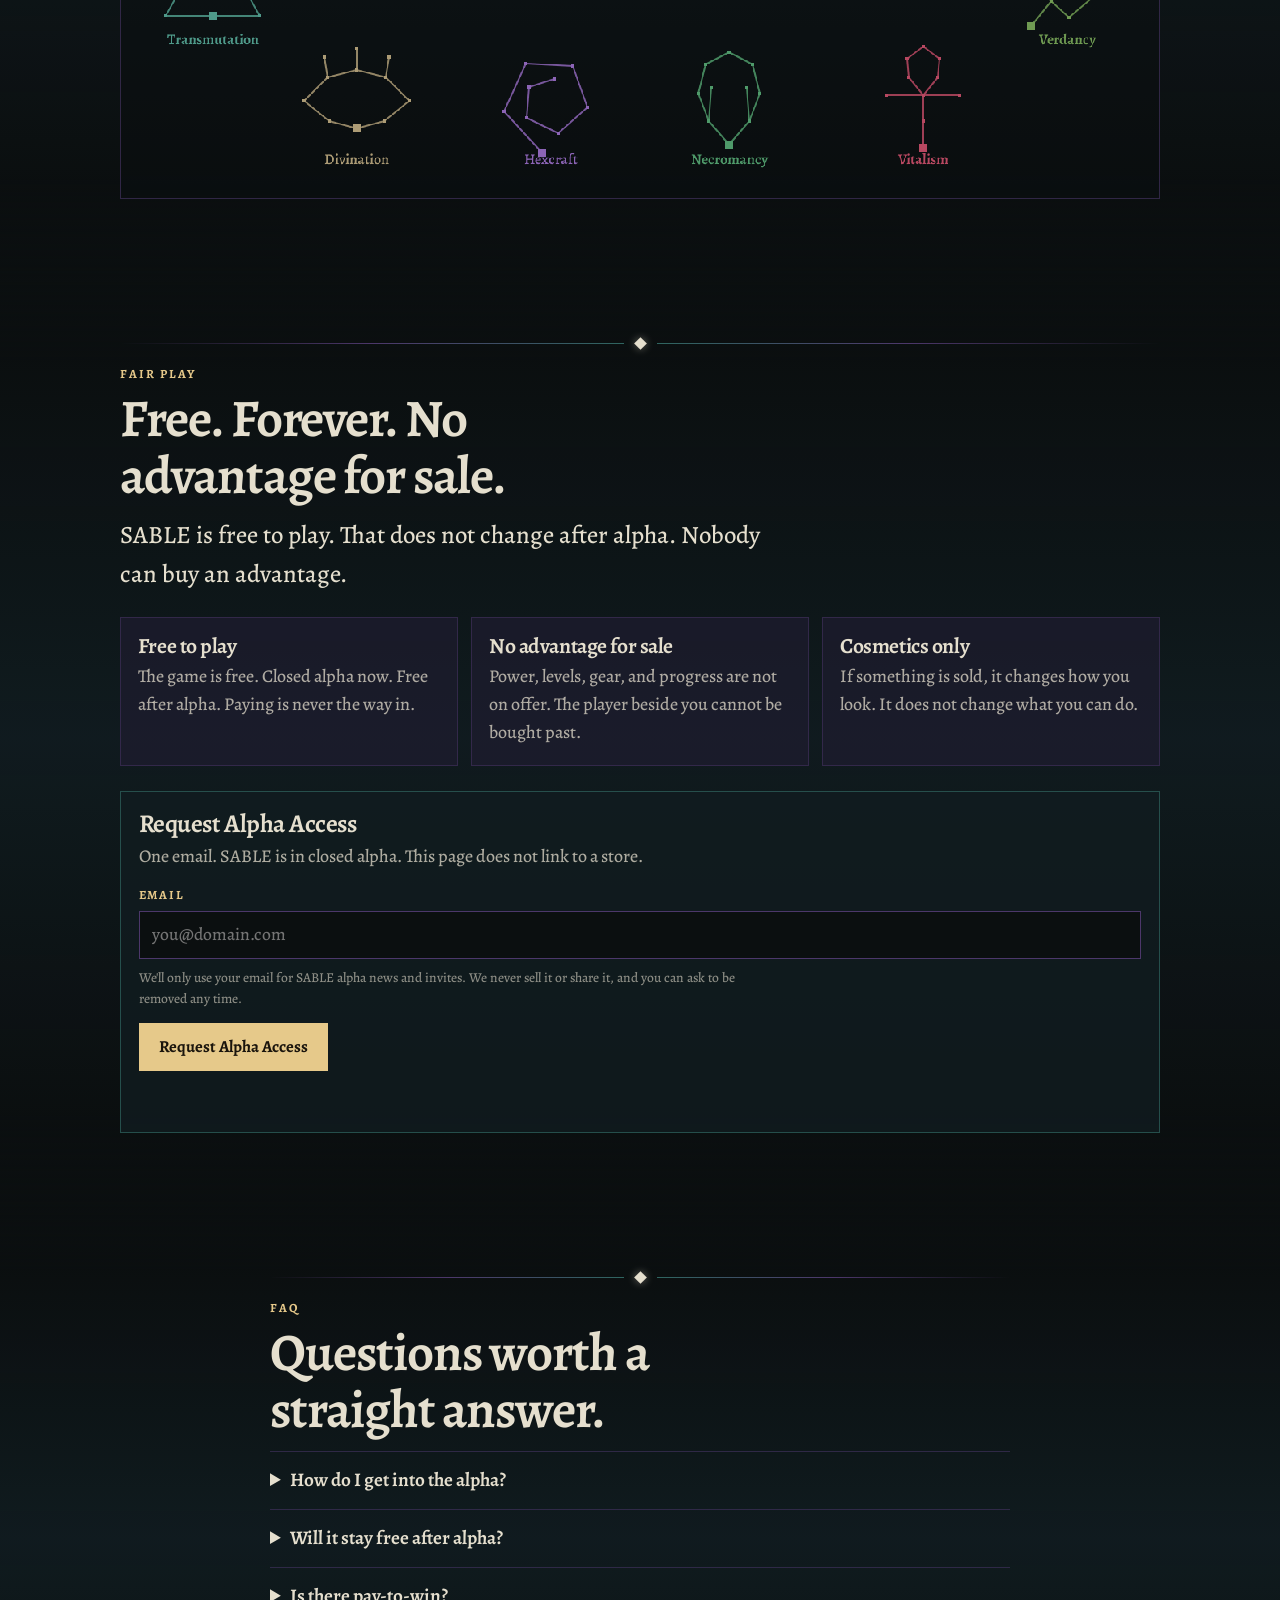
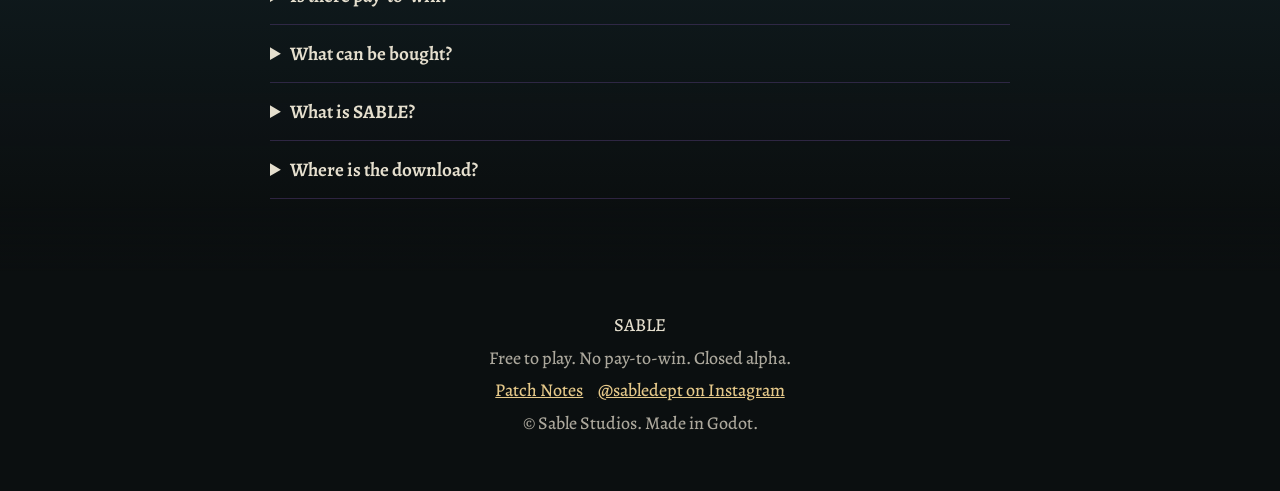
==== commit 170e2ee3: "Add Nov 17 patch notes: Everything Goes Quiet Except Your Heartbeat" ====
--- a/index.html
+++ b/index.html
@@ -22,7 +22,7 @@
   <meta name="twitter:image" content="https://topsyftw.github.io/sable/assets/og_card.png" />
   <link rel="icon" href="data:image/svg+xml,%3Csvg xmlns='http://www.w3.org/2000/svg' viewBox='0 0 16 16'%3E%3Crect width='16' height='16' fill='%230b0f10'/%3E%3Crect x='6' y='2' width='4' height='4' fill='%23e6c98a'/%3E%3Crect x='4' y='6' width='8' height='4' fill='%23e6c98a'/%3E%3Crect x='6' y='10' width='4' height='4' fill='%23e6c98a'/%3E%3C/svg%3E" />
   <link rel="preload" href="assets/fonts/Alegreya-Variable.ttf" as="font" type="font/ttf" crossorigin />
-  <link rel="stylesheet" href="css/site.css?v=1" />
+  <link rel="stylesheet" href="css/site.css?v=2" />
 </head>
 <body>
   <a class="skip" href="#top">Skip to content</a>
--- a/css/site.css
+++ b/css/site.css
@@ -560,6 +560,10 @@
       border: 1px solid rgba(76, 55, 106, 0.5);
     }
 
+    .patch-entry + .patch-entry {
+      margin-top: 1.75rem;
+    }
+
     .patch-entry .patch-date {
       margin: 0 0 0.45rem;
     }
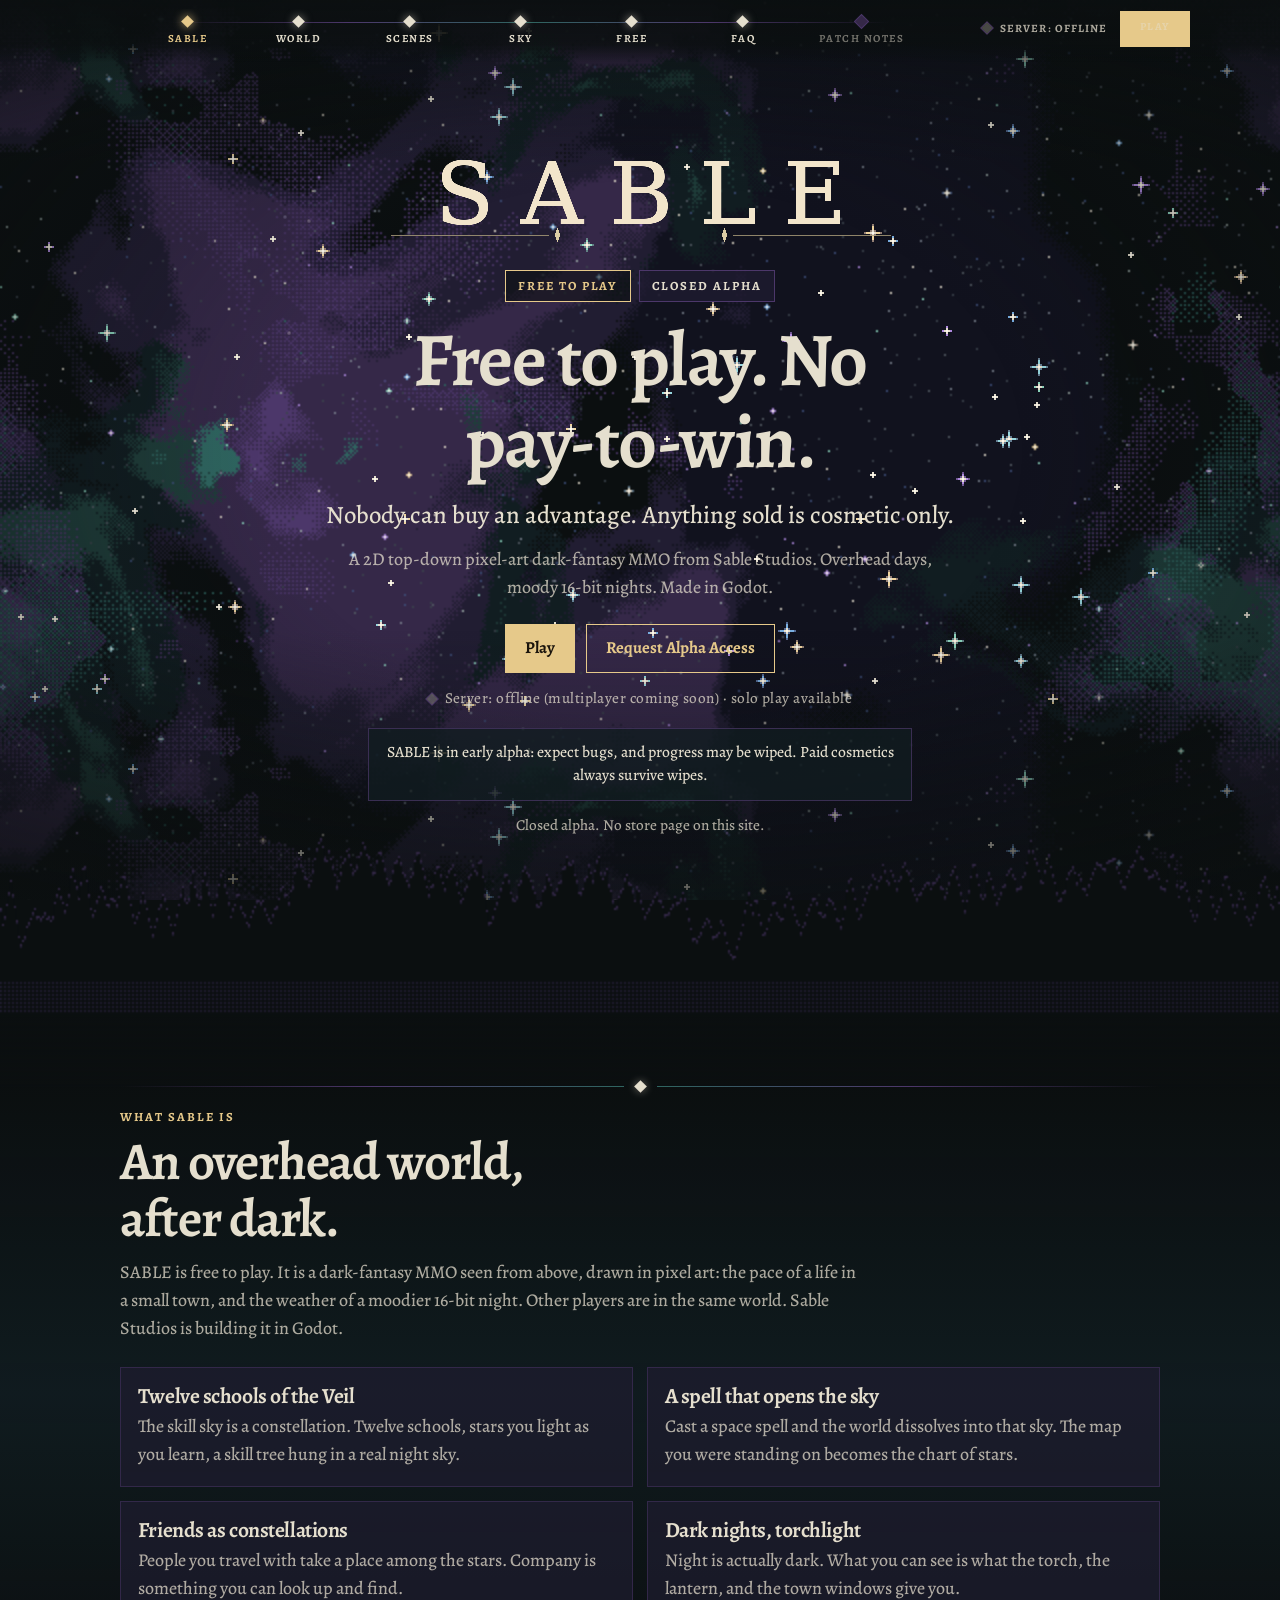
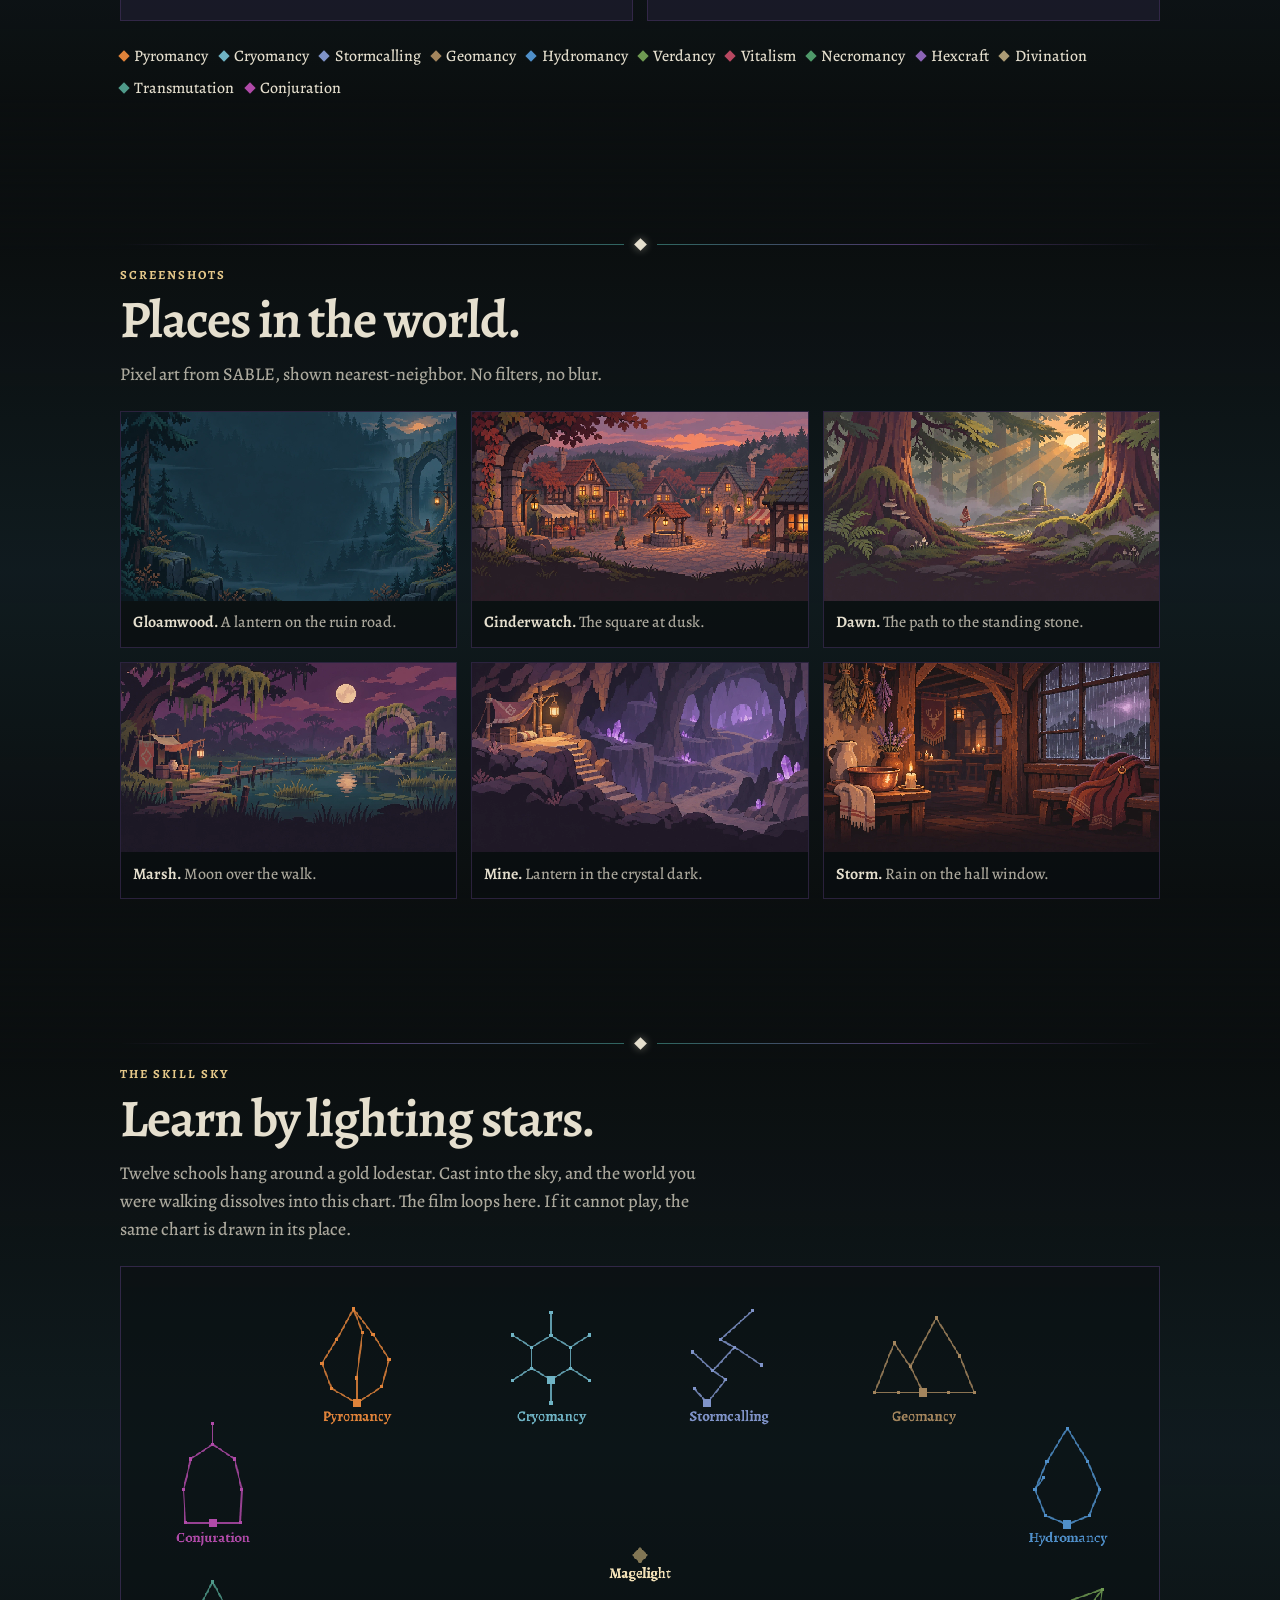
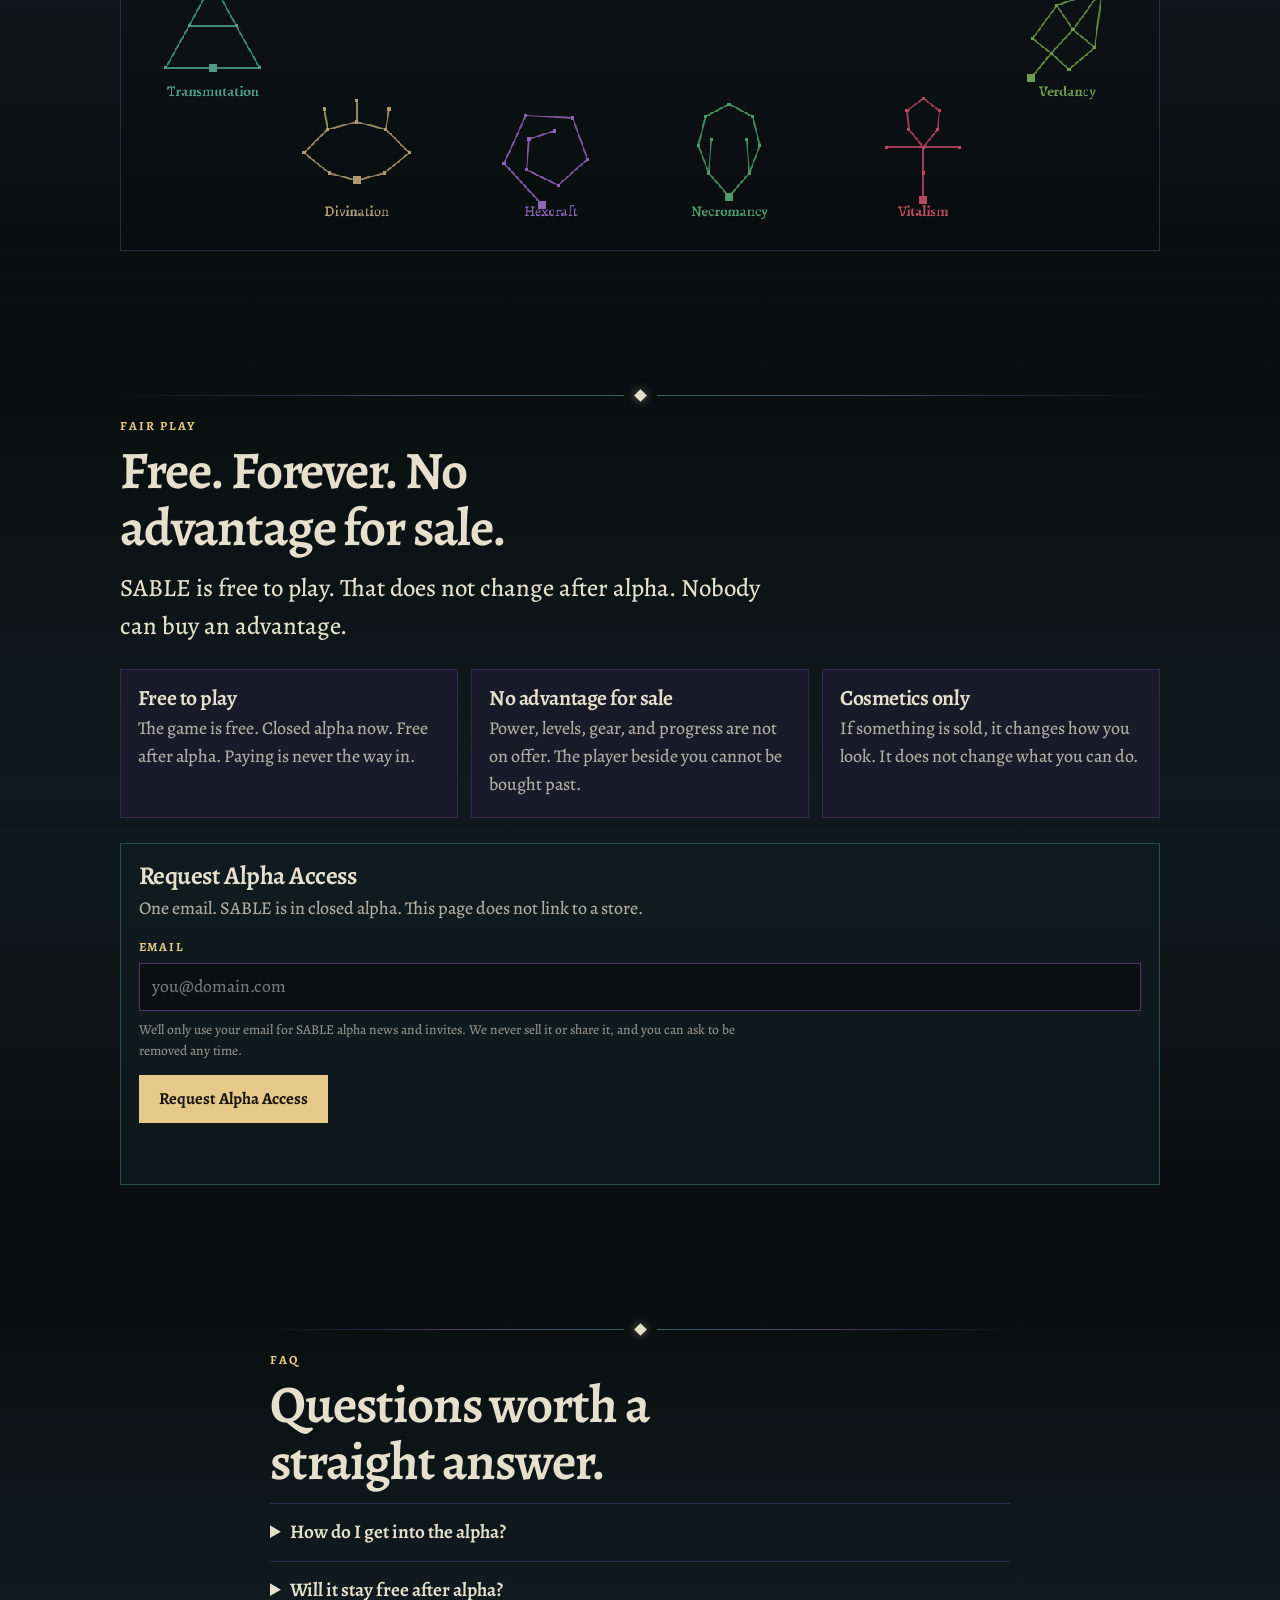
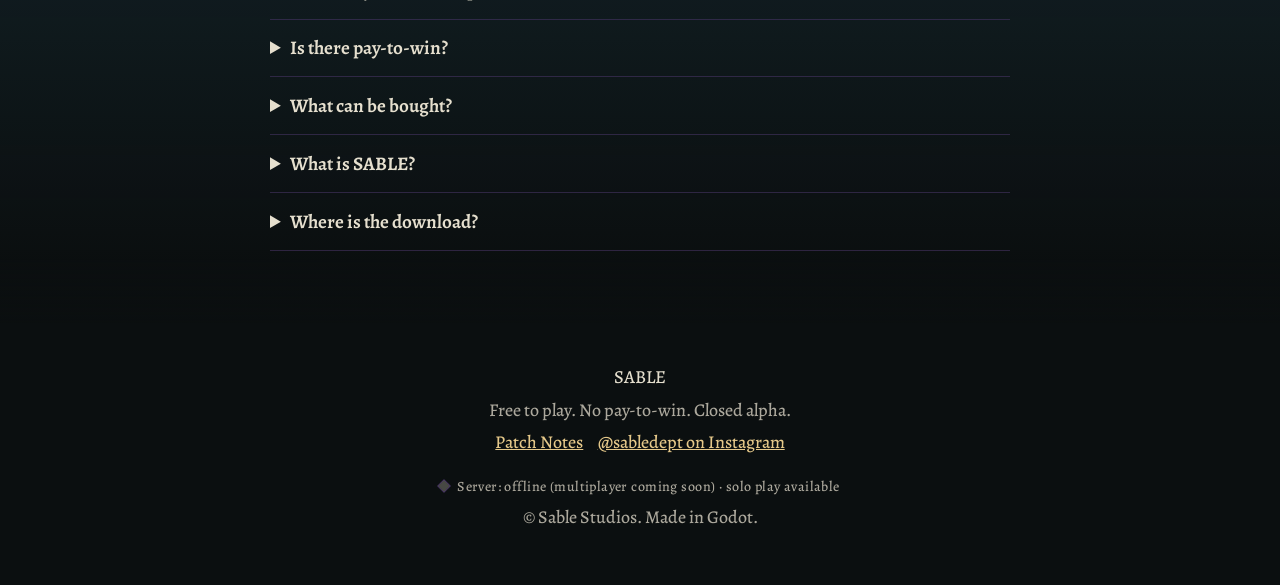
==== commit ea80d241: "Add Play buttons, server status, and an early-alpha notice" ====
--- a/index.html
+++ b/index.html
@@ -22,7 +22,7 @@
   <meta name="twitter:image" content="https://topsyftw.github.io/sable/assets/og_card.png" />
   <link rel="icon" href="data:image/svg+xml,%3Csvg xmlns='http://www.w3.org/2000/svg' viewBox='0 0 16 16'%3E%3Crect width='16' height='16' fill='%230b0f10'/%3E%3Crect x='6' y='2' width='4' height='4' fill='%23e6c98a'/%3E%3Crect x='4' y='6' width='8' height='4' fill='%23e6c98a'/%3E%3Crect x='6' y='10' width='4' height='4' fill='%23e6c98a'/%3E%3C/svg%3E" />
   <link rel="preload" href="assets/fonts/Alegreya-Variable.ttf" as="font" type="font/ttf" crossorigin />
-  <link rel="stylesheet" href="css/site.css?v=2" />
+  <link rel="stylesheet" href="css/site.css?v=3" />
 </head>
 <body>
   <a class="skip" href="#top">Skip to content</a>
@@ -37,17 +37,26 @@
   <div class="vignette" aria-hidden="true"></div>
 
   <header class="constellation">
-    <nav aria-label="SABLE">
-      <ol>
-        <li><a href="#top" data-nav="top"><span class="star"></span><span>Sable</span></a></li>
-        <li><a href="#world" data-nav="world"><span class="star"></span><span>World</span></a></li>
-        <li><a href="#scenes" data-nav="scenes"><span class="star"></span><span>Scenes</span></a></li>
-        <li><a href="#sky" data-nav="sky"><span class="star"></span><span>Sky</span></a></li>
-        <li><a href="#pledge" data-nav="pledge"><span class="star"></span><span>Free</span></a></li>
-        <li><a href="#faq" data-nav="faq"><span class="star"></span><span>FAQ</span></a></li>
-        <li><a href="patch-notes/"><span class="star"></span><span>Patch Notes</span></a></li>
-      </ol>
-    </nav>
+    <div class="header-bar">
+      <nav aria-label="SABLE">
+        <ol>
+          <li><a href="#top" data-nav="top"><span class="star"></span><span>Sable</span></a></li>
+          <li><a href="#world" data-nav="world"><span class="star"></span><span>World</span></a></li>
+          <li><a href="#scenes" data-nav="scenes"><span class="star"></span><span>Scenes</span></a></li>
+          <li><a href="#sky" data-nav="sky"><span class="star"></span><span>Sky</span></a></li>
+          <li><a href="#pledge" data-nav="pledge"><span class="star"></span><span>Free</span></a></li>
+          <li><a href="#faq" data-nav="faq"><span class="star"></span><span>FAQ</span></a></li>
+          <li><a href="patch-notes/"><span class="star"></span><span>Patch Notes</span></a></li>
+        </ol>
+      </nav>
+      <div class="header-actions">
+        <p class="server-status server-status-compact" data-server-status="compact" role="status" aria-live="polite">
+          <span class="server-dot" aria-hidden="true"></span>
+          <span class="server-label">Server: offline</span>
+        </p>
+        <a class="cta cta-nav" href="https://playsable.github.io/">Play</a>
+      </div>
+    </div>
   </header>
 
   <main>
@@ -61,7 +70,15 @@
         <h1>Free to play. No pay-to-win.</h1>
         <p class="lede">Nobody can buy an advantage. Anything sold is cosmetic&nbsp;only.</p>
         <p class="tag">A 2D top-down pixel-art dark-fantasy MMO from Sable Studios. Overhead days, moody 16-bit nights. Made in Godot.</p>
-        <a class="cta" href="#access">Request Alpha Access</a>
+        <div class="hero-actions">
+          <a class="cta" href="https://playsable.github.io/">Play</a>
+          <a class="cta cta-secondary" href="#access">Request Alpha Access</a>
+        </div>
+        <p class="server-status" data-server-status>
+          <span class="server-dot" aria-hidden="true"></span>
+          <span class="server-label">Server: offline (multiplayer coming soon) · solo play available</span>
+        </p>
+        <p class="alpha-notice">SABLE is in early alpha: expect bugs, and progress may be wiped. Paid cosmetics always survive wipes.</p>
         <p class="fine">Closed alpha. No store page on this site.</p>
       </div>
       <div class="horizon" role="img" aria-label="Treeline under the skill sky"></div>
@@ -257,6 +274,10 @@
       <a href="patch-notes/">Patch Notes</a>
       <a href="https://www.instagram.com/sabledept/" target="_blank" rel="noopener">@sabledept on Instagram</a>
     </p>
+    <p class="server-status server-status-footer" data-server-status>
+      <span class="server-dot" aria-hidden="true"></span>
+      <span class="server-label">Server: offline (multiplayer coming soon) · solo play available</span>
+    </p>
     <p>© Sable Studios. Made in Godot.</p>
   </footer>
 
@@ -265,6 +286,6 @@
     <img id="lightbox-img" alt="" />
   </dialog>
 
-  <script type="module" src="js/site.js?v=3"></script>
+  <script type="module" src="js/site.js?v=4"></script>
 </body>
 </html>
--- a/css/site.css
+++ b/css/site.css
@@ -535,6 +535,8 @@
     @media (max-width: 640px) {
       .constellation a { min-width: 3.6rem; letter-spacing: 0.08em; font-size: 0.62rem; }
       .hero { padding: 4.25rem 0 8.5rem; }
+      .header-actions { width: 100%; }
+      .server-status-compact .server-label { max-width: 16ch; }
     }
 
     @media (prefers-reduced-motion: reduce) {
@@ -542,7 +544,119 @@
       * { animation: none !important; transition: none !important; }
     }
 
-    /* Patch notes page */
+    .header-bar {
+      display: flex;
+      align-items: center;
+      justify-content: center;
+      flex-wrap: wrap;
+      gap: 0.55rem 1rem;
+      max-width: 1100px;
+      margin: 0 auto;
+    }
+
+    .constellation nav {
+      flex: 1 1 28rem;
+      min-width: 0;
+    }
+
+    .header-actions {
+      display: flex;
+      align-items: center;
+      justify-content: center;
+      gap: 0.65rem 0.75rem;
+      flex: 0 0 auto;
+    }
+
+    .cta-nav {
+      min-height: 36px;
+      padding: 0.3rem 0.95rem;
+      font-size: 0.82rem;
+      font-weight: 700;
+      letter-spacing: 0.14em;
+      text-transform: uppercase;
+    }
+
+    .hero-actions {
+      display: flex;
+      flex-wrap: wrap;
+      align-items: center;
+      justify-content: center;
+      gap: 0.7rem;
+    }
+
+    .cta-secondary {
+      background: transparent;
+      color: var(--gold);
+      box-shadow: inset 0 0 0 1px var(--gold);
+    }
+
+    .cta-secondary:hover {
+      background: rgba(230, 201, 138, 0.12);
+      color: var(--gold-2);
+      box-shadow: inset 0 0 0 1px var(--gold-2);
+    }
+
+    .server-status {
+      display: inline-flex;
+      align-items: center;
+      justify-content: center;
+      gap: 0.55rem;
+      margin: 0.9rem auto 0;
+      max-width: 36rem;
+      color: var(--parchment-dim);
+      font-size: 0.95rem;
+      letter-spacing: 0.03em;
+    }
+
+    .server-dot {
+      width: 8px;
+      height: 8px;
+      flex: none;
+      transform: rotate(45deg);
+      background: rgba(229, 223, 206, 0.28);
+      box-shadow: 0 0 0 1px rgba(76, 55, 106, 0.75);
+    }
+
+    .server-status[data-state="online"] {
+      color: var(--parchment);
+    }
+
+    .server-status[data-state="online"] .server-dot {
+      background: #9dcea8;
+      box-shadow: 0 0 8px rgba(157, 206, 168, 0.7);
+      animation: veil-pulse 2.4s ease-in-out infinite;
+    }
+
+    @keyframes veil-pulse {
+      0%, 100% { box-shadow: 0 0 6px rgba(157, 206, 168, 0.4); opacity: 0.82; }
+      50% { box-shadow: 0 0 11px rgba(157, 206, 168, 0.95); opacity: 1; }
+    }
+
+    .server-status-compact {
+      margin: 0;
+      font-size: 0.7rem;
+      font-weight: 700;
+      letter-spacing: 0.1em;
+      text-transform: uppercase;
+    }
+
+    .server-status-footer {
+      margin: 0.85rem auto 0;
+      font-size: 0.88rem;
+    }
+
+    .alpha-notice {
+      margin: 1.05rem auto 0;
+      max-width: 34rem;
+      padding: 0.75rem 1rem 0.85rem;
+      background: rgba(17, 29, 33, 0.78);
+      border: 1px solid rgba(76, 55, 106, 0.7);
+      color: var(--parchment);
+      font-size: 0.98rem;
+      line-height: 1.45;
+    }
+
+        /* Patch notes page */
     .page-hero {
       position: relative;
       text-align: center;
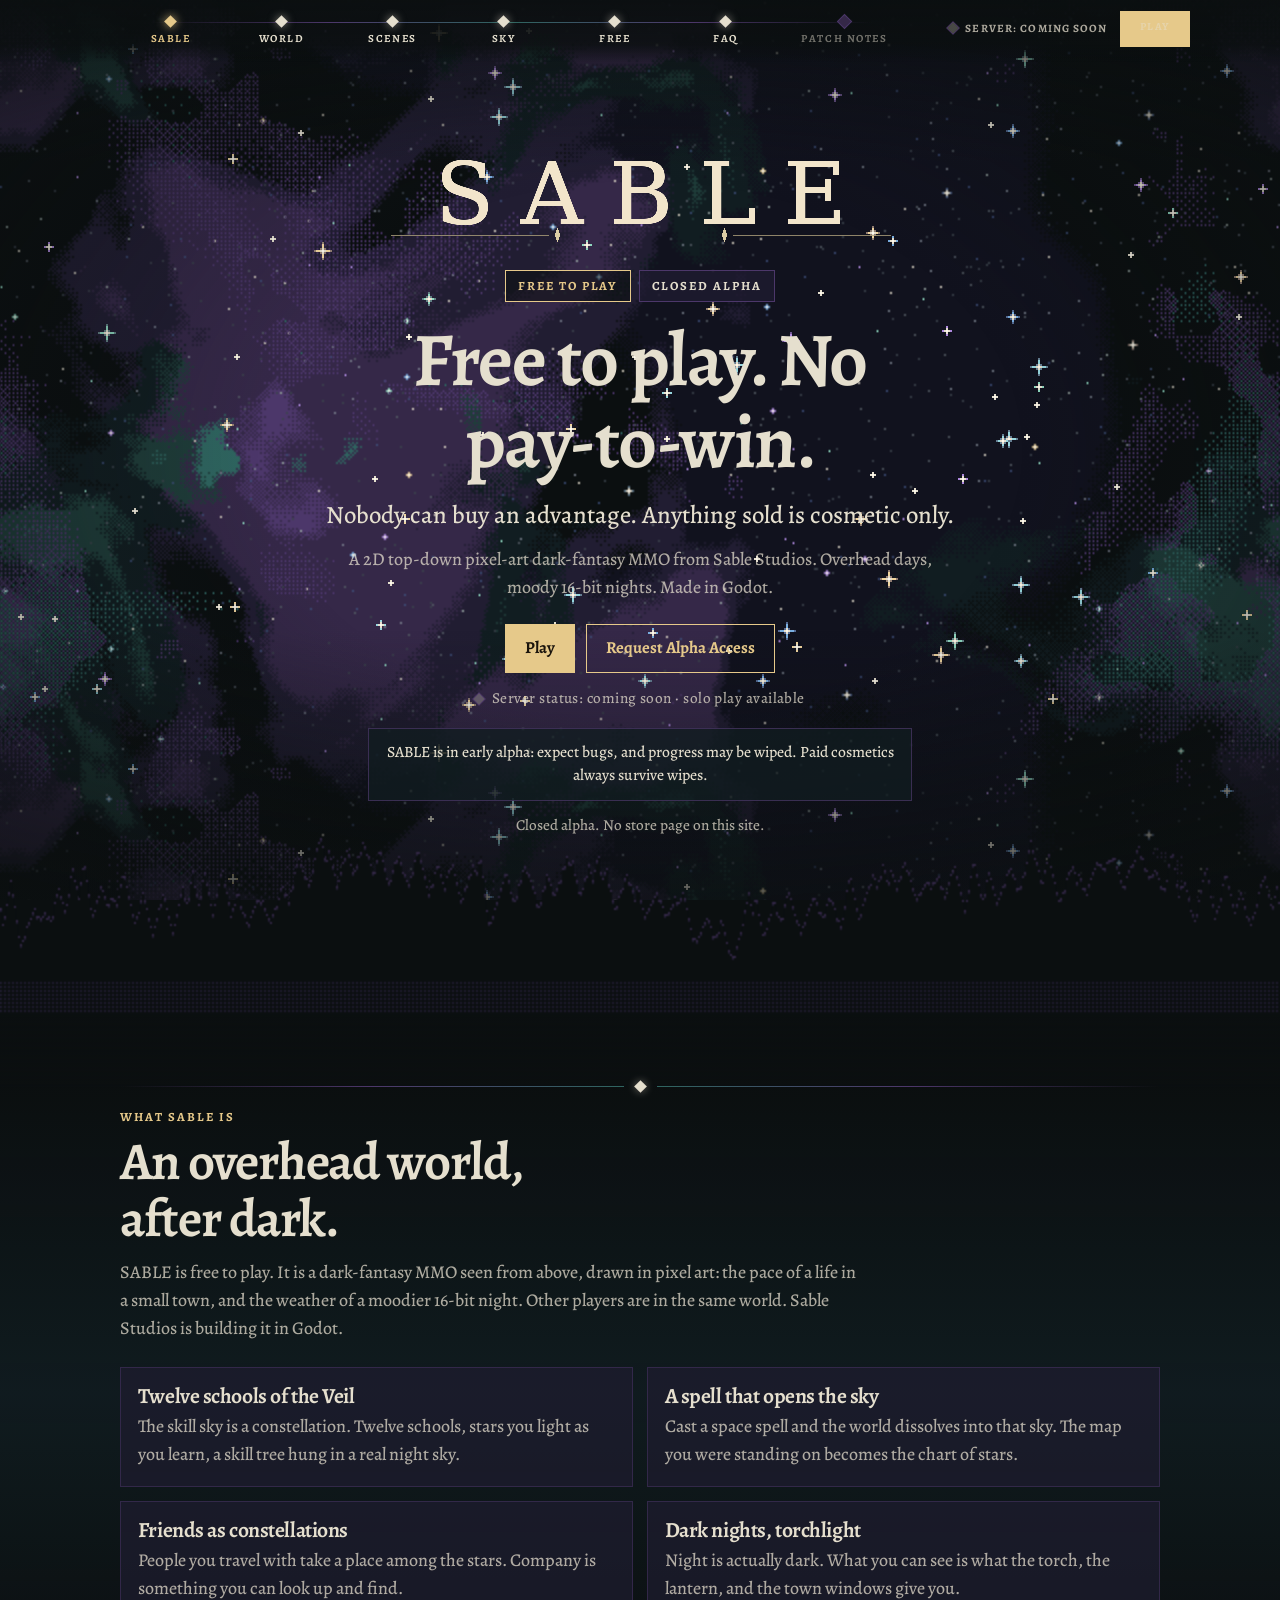
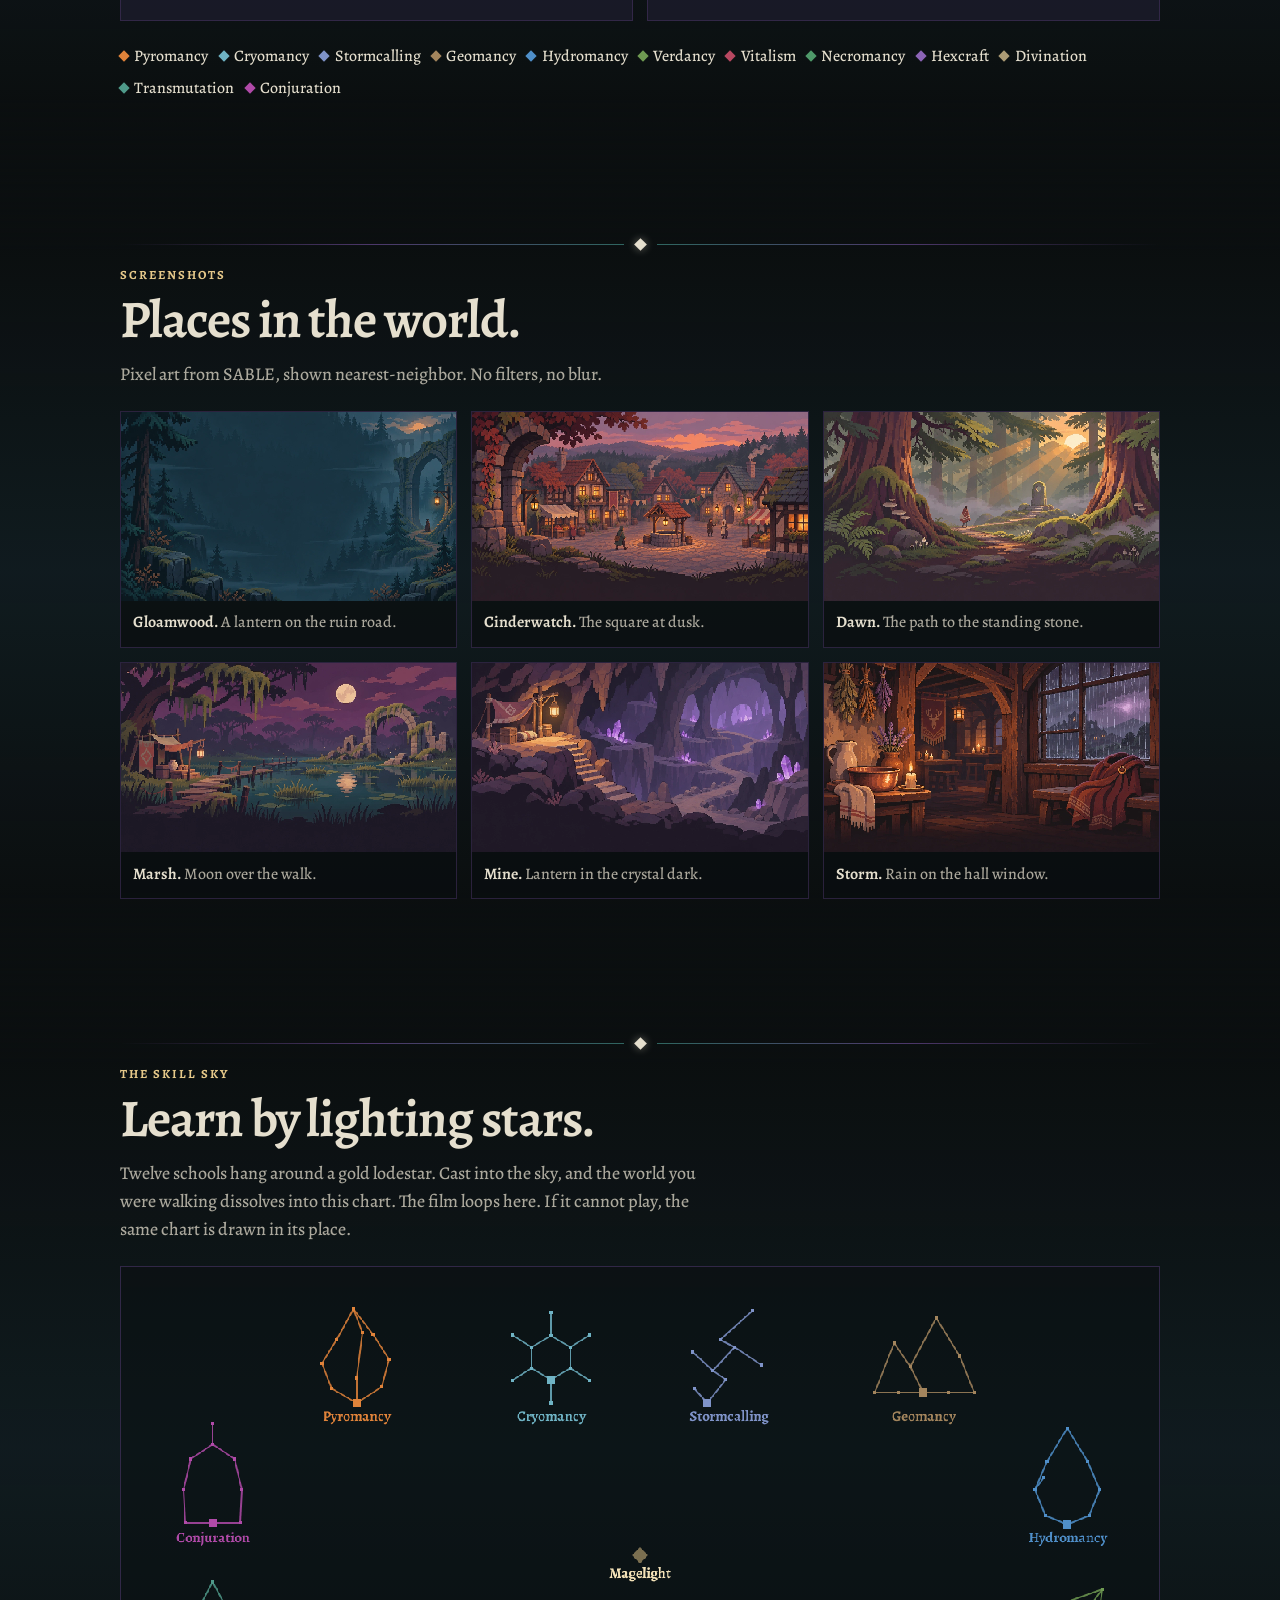
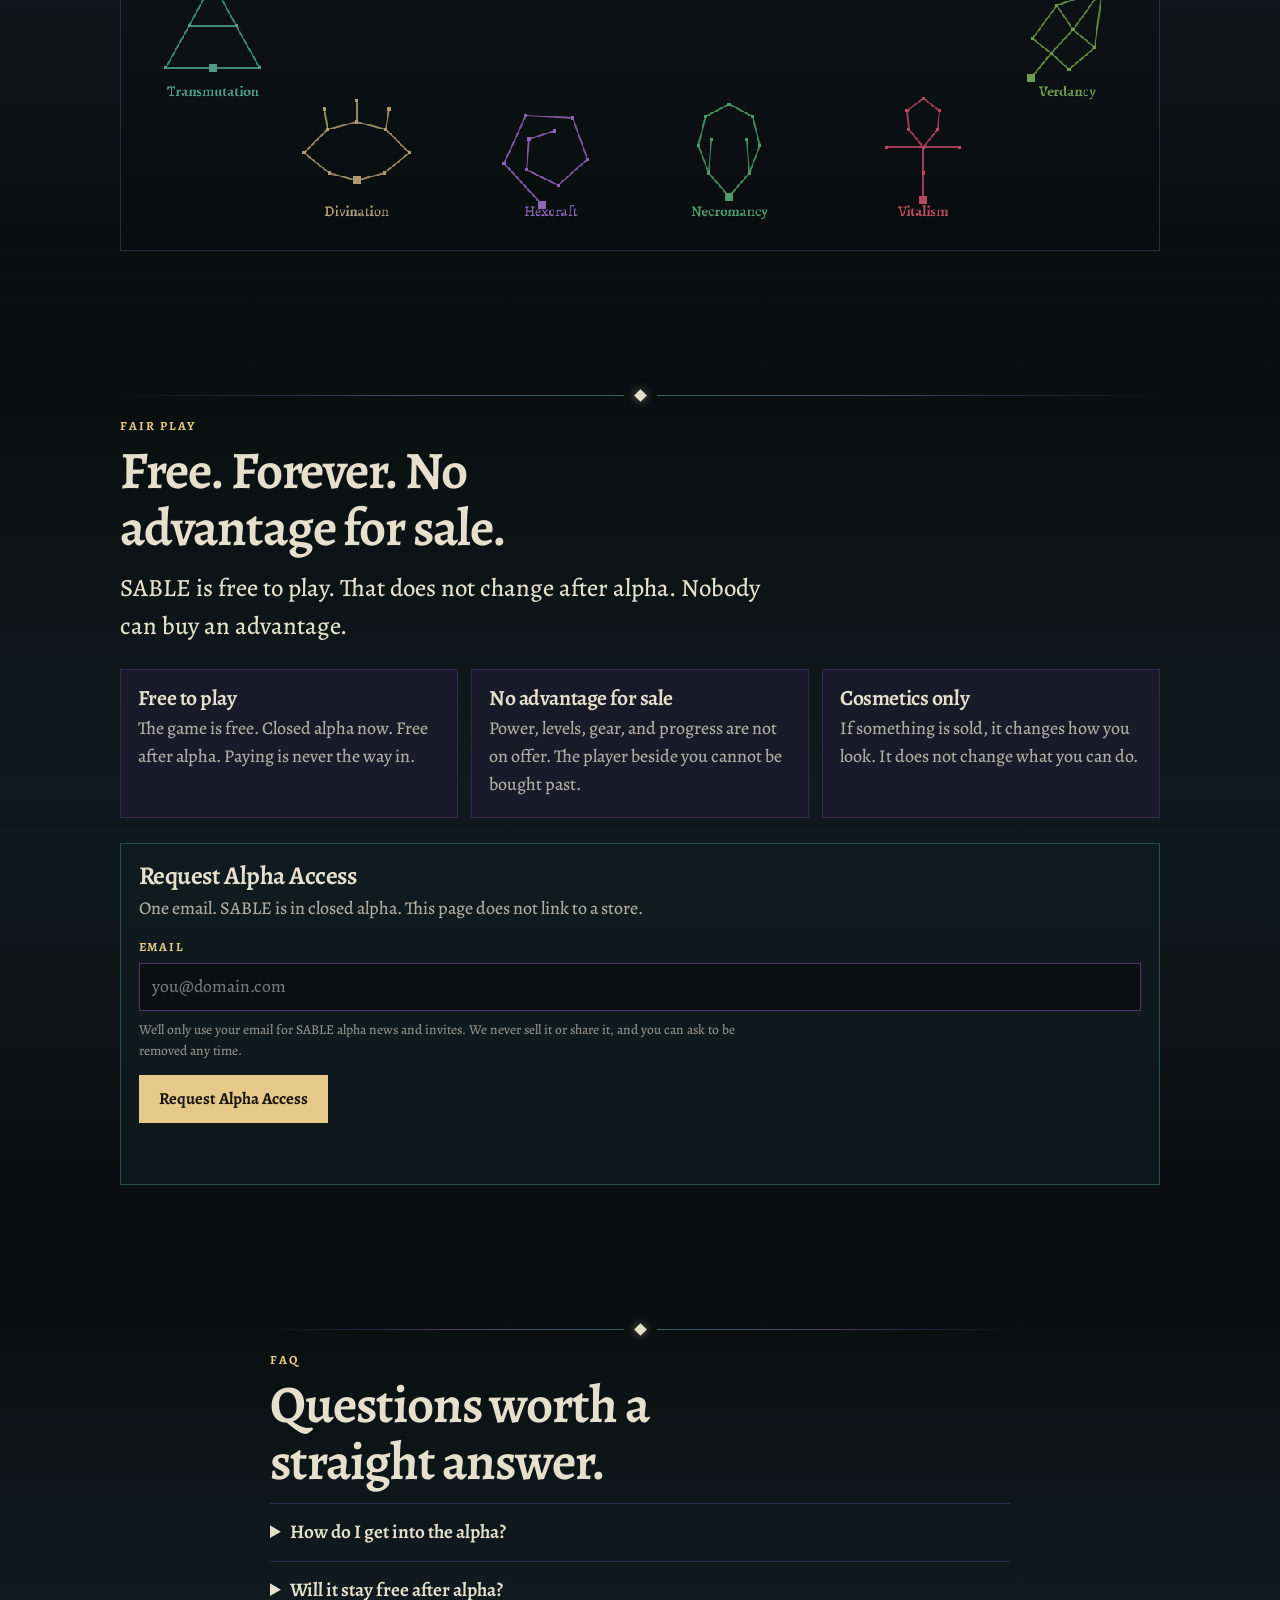
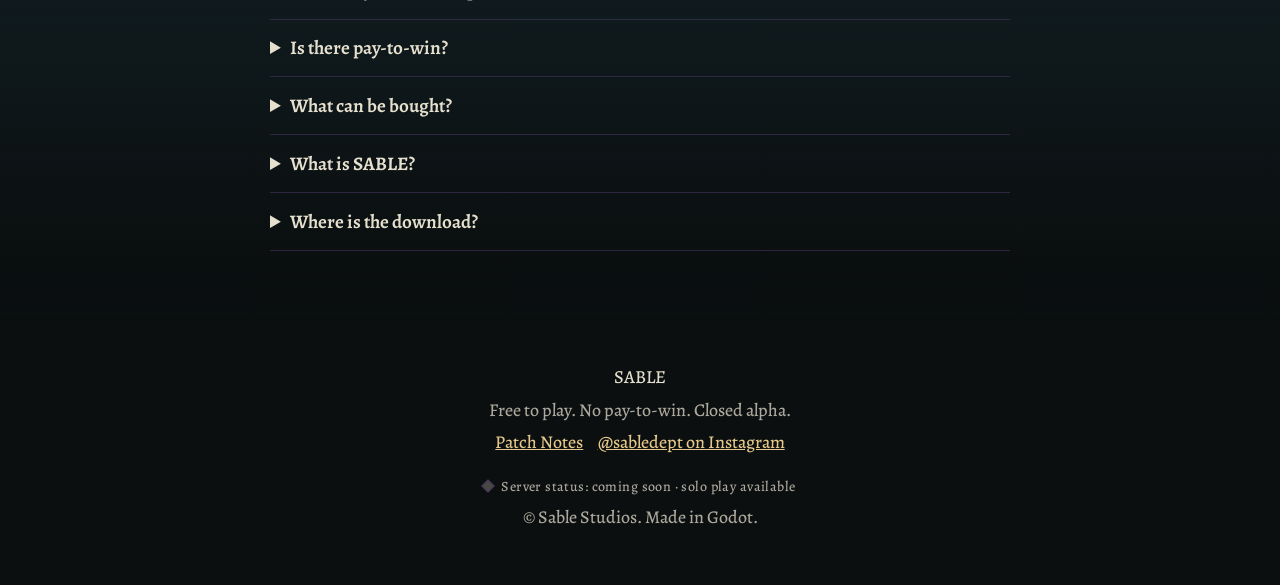
==== commit 6c12d775: "Match server status to the live status contract" ====
--- a/index.html
+++ b/index.html
@@ -76,7 +76,7 @@
         </div>
         <p class="server-status" data-server-status>
           <span class="server-dot" aria-hidden="true"></span>
-          <span class="server-label">Server: offline (multiplayer coming soon) · solo play available</span>
+          <span class="server-label">Server status: coming soon · solo play available</span>
         </p>
         <p class="alpha-notice">SABLE is in early alpha: expect bugs, and progress may be wiped. Paid cosmetics always survive wipes.</p>
         <p class="fine">Closed alpha. No store page on this site.</p>
@@ -276,7 +276,7 @@
     </p>
     <p class="server-status server-status-footer" data-server-status>
       <span class="server-dot" aria-hidden="true"></span>
-      <span class="server-label">Server: offline (multiplayer coming soon) · solo play available</span>
+      <span class="server-label">Server status: coming soon · solo play available</span>
     </p>
     <p>© Sable Studios. Made in Godot.</p>
   </footer>
@@ -286,6 +286,6 @@
     <img id="lightbox-img" alt="" />
   </dialog>
 
-  <script type="module" src="js/site.js?v=4"></script>
+  <script type="module" src="js/site.js?v=5"></script>
 </body>
 </html>
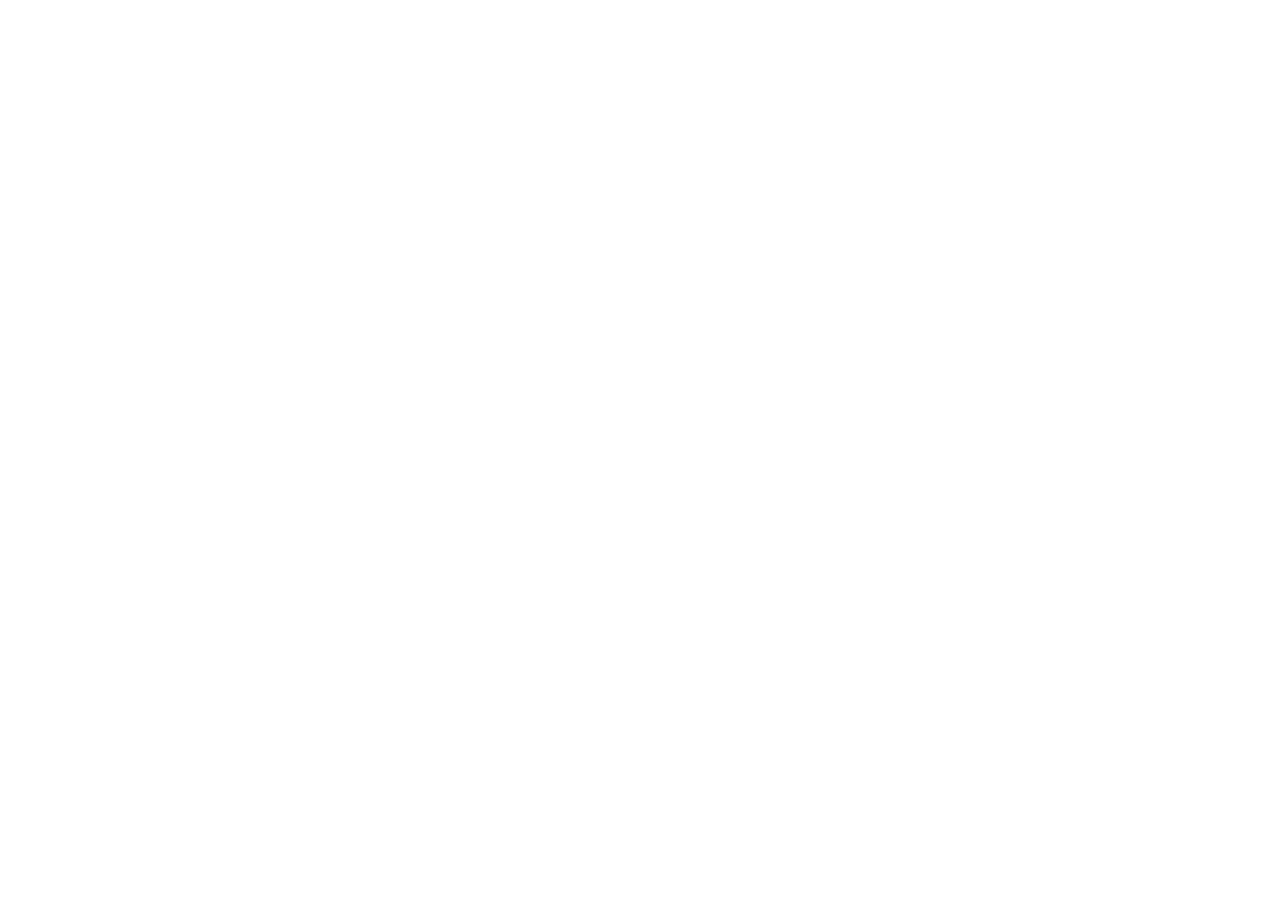
==== commit edec24b3: "Redirect the old site to https://playsable.github.io/ Root goes to the new promo site; /patch-notes/" ====
--- a/index.html
+++ b/index.html
@@ -2,290 +2,12 @@
 <html lang="en">
 <head>
   <meta charset="utf-8" />
-  <meta name="viewport" content="width=device-width, initial-scale=1" />
-  <title>SABLE — Free to play. No pay-to-win.</title>
-  <meta name="description" content="SABLE is a free-to-play 2D top-down pixel-art dark-fantasy MMO by Sable Studios. Closed alpha. No pay-to-win. Nobody can buy an advantage." />
-  <meta name="theme-color" content="#0b0f10" />
-  <link rel="canonical" href="https://topsyftw.github.io/sable/" />
-  <meta property="og:type" content="website" />
-  <meta property="og:site_name" content="SABLE" />
-  <meta property="og:title" content="SABLE: Free to play. No pay-to-win." />
-  <meta property="og:description" content="A free-to-play 2D pixel-art dark-fantasy MMO by Sable Studios. Nobody can buy an advantage. Closed alpha: request access." />
-  <meta property="og:url" content="https://topsyftw.github.io/sable/" />
-  <meta property="og:image" content="https://topsyftw.github.io/sable/assets/og_card.png" />
-  <meta property="og:image:width" content="1200" />
-  <meta property="og:image:height" content="630" />
-  <meta property="og:image:alt" content="SABLE title over a pixel starfield: Free to play, no pay-to-win, closed alpha" />
-  <meta name="twitter:card" content="summary_large_image" />
-  <meta name="twitter:title" content="SABLE: Free to play. No pay-to-win." />
-  <meta name="twitter:description" content="A free-to-play 2D pixel-art dark-fantasy MMO. Nobody can buy an advantage. Closed alpha." />
-  <meta name="twitter:image" content="https://topsyftw.github.io/sable/assets/og_card.png" />
-  <link rel="icon" href="data:image/svg+xml,%3Csvg xmlns='http://www.w3.org/2000/svg' viewBox='0 0 16 16'%3E%3Crect width='16' height='16' fill='%230b0f10'/%3E%3Crect x='6' y='2' width='4' height='4' fill='%23e6c98a'/%3E%3Crect x='4' y='6' width='8' height='4' fill='%23e6c98a'/%3E%3Crect x='6' y='10' width='4' height='4' fill='%23e6c98a'/%3E%3C/svg%3E" />
-  <link rel="preload" href="assets/fonts/Alegreya-Variable.ttf" as="font" type="font/ttf" crossorigin />
-  <link rel="stylesheet" href="css/site.css?v=3" />
+  <title>SABLE has moved</title>
+  <meta http-equiv="refresh" content="0; url=https://playsable.github.io/" />
+  <link rel="canonical" href="https://playsable.github.io/" />
+  <script>location.replace("https://playsable.github.io/");</script>
 </head>
 <body>
-  <a class="skip" href="#top">Skip to content</a>
-
-  <div class="sky" aria-hidden="true">
-    <div class="layer layer-nebula"></div>
-    <div class="layer layer-dim"></div>
-    <div class="layer layer-bright"></div>
-    <div class="layer layer-dust"></div>
-    <canvas id="twinkles"></canvas>
-  </div>
-  <div class="vignette" aria-hidden="true"></div>
-
-  <header class="constellation">
-    <div class="header-bar">
-      <nav aria-label="SABLE">
-        <ol>
-          <li><a href="#top" data-nav="top"><span class="star"></span><span>Sable</span></a></li>
-          <li><a href="#world" data-nav="world"><span class="star"></span><span>World</span></a></li>
-          <li><a href="#scenes" data-nav="scenes"><span class="star"></span><span>Scenes</span></a></li>
-          <li><a href="#sky" data-nav="sky"><span class="star"></span><span>Sky</span></a></li>
-          <li><a href="#pledge" data-nav="pledge"><span class="star"></span><span>Free</span></a></li>
-          <li><a href="#faq" data-nav="faq"><span class="star"></span><span>FAQ</span></a></li>
-          <li><a href="patch-notes/"><span class="star"></span><span>Patch Notes</span></a></li>
-        </ol>
-      </nav>
-      <div class="header-actions">
-        <p class="server-status server-status-compact" data-server-status="compact" role="status" aria-live="polite">
-          <span class="server-dot" aria-hidden="true"></span>
-          <span class="server-label">Server: offline</span>
-        </p>
-        <a class="cta cta-nav" href="https://playsable.github.io/">Play</a>
-      </div>
-    </div>
-  </header>
-
-  <main>
-    <section id="top" class="hero">
-      <div class="hero-copy">
-        <img class="logo" src="assets/title_logo.png" width="1150" height="240" alt="SABLE" />
-        <div class="badges">
-          <span class="badge">Free to play</span>
-          <span class="badge badge-alpha">Closed alpha</span>
-        </div>
-        <h1>Free to play. No pay-to-win.</h1>
-        <p class="lede">Nobody can buy an advantage. Anything sold is cosmetic&nbsp;only.</p>
-        <p class="tag">A 2D top-down pixel-art dark-fantasy MMO from Sable Studios. Overhead days, moody 16-bit nights. Made in Godot.</p>
-        <div class="hero-actions">
-          <a class="cta" href="https://playsable.github.io/">Play</a>
-          <a class="cta cta-secondary" href="#access">Request Alpha Access</a>
-        </div>
-        <p class="server-status" data-server-status>
-          <span class="server-dot" aria-hidden="true"></span>
-          <span class="server-label">Server status: coming soon · solo play available</span>
-        </p>
-        <p class="alpha-notice">SABLE is in early alpha: expect bugs, and progress may be wiped. Paid cosmetics always survive wipes.</p>
-        <p class="fine">Closed alpha. No store page on this site.</p>
-      </div>
-      <div class="horizon" role="img" aria-label="Treeline under the skill sky"></div>
-    </section>
-
-    <section id="world" class="band">
-      <div class="wrap">
-        <div class="rule" aria-hidden="true"><span class="star"></span></div>
-        <p class="kicker">What SABLE is</p>
-        <h2>An overhead world, after dark.</h2>
-        <div class="prose narrow" style="margin-left:0">
-          <p>SABLE is free to play. It is a dark-fantasy MMO seen from above, drawn in pixel art: the pace of a life in a small town, and the weather of a moodier 16-bit night. Other players are in the same world. Sable Studios is building it in Godot.</p>
-        </div>
-        <div class="features">
-          <article class="feature">
-            <h3>Twelve schools of the Veil</h3>
-            <p>The skill sky is a constellation. Twelve schools, stars you light as you learn, a skill tree hung in a real night sky.</p>
-          </article>
-          <article class="feature">
-            <h3>A spell that opens the sky</h3>
-            <p>Cast a space spell and the world dissolves into that sky. The map you were standing on becomes the chart of stars.</p>
-          </article>
-          <article class="feature">
-            <h3>Friends as constellations</h3>
-            <p>People you travel with take a place among the stars. Company is something you can look up and find.</p>
-          </article>
-          <article class="feature">
-            <h3>Dark nights, torchlight</h3>
-            <p>Night is actually dark. What you can see is what the torch, the lantern, and the town windows give you.</p>
-          </article>
-        </div>
-        <ul class="schools" aria-label="The twelve schools of the Veil">
-          <li><span class="dot" style="background:#e0833a"></span>Pyromancy</li>
-          <li><span class="dot" style="background:#6fb3c4"></span>Cryomancy</li>
-          <li><span class="dot" style="background:#7f93c8"></span>Stormcalling</li>
-          <li><span class="dot" style="background:#a3855d"></span>Geomancy</li>
-          <li><span class="dot" style="background:#4f8fc9"></span>Hydromancy</li>
-          <li><span class="dot" style="background:#6f9a52"></span>Verdancy</li>
-          <li><span class="dot" style="background:#b84861"></span>Vitalism</li>
-          <li><span class="dot" style="background:#4f9a6a"></span>Necromancy</li>
-          <li><span class="dot" style="background:#8c64b6"></span>Hexcraft</li>
-          <li><span class="dot" style="background:#ac9b75"></span>Divination</li>
-          <li><span class="dot" style="background:#4f9a8a"></span>Transmutation</li>
-          <li><span class="dot" style="background:#b04aa8"></span>Conjuration</li>
-        </ul>
-      </div>
-    </section>
-
-    <section id="scenes" class="band">
-      <div class="wrap">
-        <div class="rule" aria-hidden="true"><span class="star"></span></div>
-        <p class="kicker">Screenshots</p>
-        <h2>Places in the world.</h2>
-        <p class="tag" style="margin-left:0">Pixel art from SABLE, shown nearest-neighbor. No filters, no blur.</p>
-        <div class="gallery">
-          <figure>
-            <button class="shot" type="button" data-full="assets/scenes/gloamwood.webp">
-              <img src="assets/scenes/gloamwood.webp" width="1280" height="720" alt="A cloaked figure with a lantern on a stone path through a dark pine valley and ruined arches." />
-            </button>
-            <figcaption><strong>Gloamwood.</strong> A lantern on the ruin road.</figcaption>
-          </figure>
-          <figure>
-            <button class="shot" type="button" data-full="assets/scenes/cinderwatch.webp">
-              <img src="assets/scenes/cinderwatch.webp" width="1280" height="720" alt="A dusk town square with a stone well, market stalls, and warm windows." />
-            </button>
-            <figcaption><strong>Cinderwatch.</strong> The square at dusk.</figcaption>
-          </figure>
-          <figure>
-            <button class="shot" type="button" data-full="assets/scenes/dawn.webp">
-              <img src="assets/scenes/dawn.webp" width="1280" height="720" alt="A figure in a red cloak walking toward a mossy standing stone between huge trees at sunrise." />
-            </button>
-            <figcaption><strong>Dawn.</strong> The path to the standing stone.</figcaption>
-          </figure>
-          <figure>
-            <button class="shot" type="button" data-full="assets/scenes/marsh.webp">
-              <img src="assets/scenes/marsh.webp" width="1280" height="720" alt="A moonlit marsh with a wooden walkway, a hanging lantern, and a ruined arch." />
-            </button>
-            <figcaption><strong>Marsh.</strong> Moon over the walk.</figcaption>
-          </figure>
-          <figure>
-            <button class="shot" type="button" data-full="assets/scenes/mine.webp">
-              <img src="assets/scenes/mine.webp" width="1280" height="720" alt="A cavern mine with a lantern, crates, and purple crystals along a stone path." />
-            </button>
-            <figcaption><strong>Mine.</strong> Lantern in the crystal dark.</figcaption>
-          </figure>
-          <figure>
-            <button class="shot" type="button" data-full="assets/scenes/storm.webp">
-              <img src="assets/scenes/storm.webp" width="1280" height="720" alt="A timber hall with candles and a window looking out on rain and a distant lit keep." />
-            </button>
-            <figcaption><strong>Storm.</strong> Rain on the hall window.</figcaption>
-          </figure>
-        </div>
-      </div>
-    </section>
-
-    <section id="sky" class="band">
-      <div class="wrap">
-        <div class="rule" aria-hidden="true"><span class="star"></span></div>
-        <p class="kicker">The skill sky</p>
-        <h2>Learn by lighting stars.</h2>
-        <p class="tag" style="margin-left:0">Twelve schools hang around a gold lodestar. Cast into the sky, and the world you were walking dissolves into this chart. The film loops here. If it cannot play, the same chart is drawn in its place.</p>
-        <div class="sky-stage">
-          <canvas id="skill-sky" width="1280" height="720" aria-label="Constellation skill sky. Twelve schools around the lodestar Magelight."></canvas>
-          <video id="skill-video" autoplay muted loop playsinline hidden>
-            <source src="assets/skill_sky_full.mp4" type="video/mp4" />
-          </video>
-        </div>
-      </div>
-    </section>
-
-    <section id="pledge" class="band">
-      <div class="wrap">
-        <div class="rule" aria-hidden="true"><span class="star"></span></div>
-        <p class="kicker">Fair play</p>
-        <h2>Free. Forever. No advantage for sale.</h2>
-        <p class="lede" style="margin-left:0">SABLE is free to play. That does not change after alpha. Nobody can buy an advantage.</p>
-        <div class="pledge-grid">
-          <article class="pledge-card">
-            <h3>Free to play</h3>
-            <p>The game is free. Closed alpha now. Free after alpha. Paying is never the way in.</p>
-          </article>
-          <article class="pledge-card">
-            <h3>No advantage for sale</h3>
-            <p>Power, levels, gear, and progress are not on offer. The player beside you cannot be bought past.</p>
-          </article>
-          <article class="pledge-card">
-            <h3>Cosmetics only</h3>
-            <p>If something is sold, it changes how you look. It does not change what you can do.</p>
-          </article>
-        </div>
-
-        <div class="alpha-form" id="access">
-          <h3 style="margin:0 0 0.35rem; font-size:1.6rem;">Request Alpha Access</h3>
-          <p class="tag" style="margin:0 0 0.9rem;">One email. SABLE is in closed alpha. This page does not link to a store.</p>
-          <form id="alpha-form" data-state="idle" novalidate>
-            <div class="fields">
-              <label for="email">Email</label>
-              <input id="email" name="email" type="email" autocomplete="email" inputmode="email" maxlength="254" required placeholder="you@domain.com" aria-describedby="email-error" />
-              <input type="hidden" name="source" value="site" />
-              <p id="email-error" class="field-error" hidden>Enter a valid email.</p>
-              <p class="tag" style="margin:0.5rem 0 0; font-size:0.85rem; opacity:0.8;">We'll only use your email for SABLE alpha news and invites. We never sell it or share it, and you can ask to be removed any time.</p>
-            </div>
-            <div class="form-row">
-              <button class="cta" id="alpha-submit" type="submit">Request Alpha Access</button>
-            </div>
-            <p id="form-status" class="form-status" role="status" aria-live="polite"></p>
-            <button class="cta" id="alpha-retry" type="button" hidden>Try again</button>
-          </form>
-          <noscript><p>Requesting access from this page needs JavaScript.</p></noscript>
-        </div>
-      </div>
-    </section>
-
-    <section id="faq" class="band">
-      <div class="wrap narrow">
-        <div class="rule" aria-hidden="true"><span class="star"></span></div>
-        <p class="kicker">FAQ</p>
-        <h2>Questions worth a straight answer.</h2>
-        <div class="faq">
-          <details>
-            <summary>How do I get into the alpha?</summary>
-            <p>SABLE is in closed alpha. Use Request Alpha Access and leave an email. That is the door. There is no date, wave size, or tester count published here.</p>
-          </details>
-          <details>
-            <summary>Will it stay free after alpha?</summary>
-            <p>Yes. Free to play, after alpha the same as during it. Nobody can buy an advantage. Anything sold is cosmetic only.</p>
-          </details>
-          <details>
-            <summary>Is there pay-to-win?</summary>
-            <p>No. An advantage is not for sale. Spending does not make the next player weaker, and it does not make you stronger.</p>
-          </details>
-          <details>
-            <summary>What can be bought?</summary>
-            <p>Cosmetics only. Nothing that changes what a character can do, how far they are, or what they can reach.</p>
-          </details>
-          <details>
-            <summary>What is SABLE?</summary>
-            <p>A free-to-play 2D top-down pixel-art dark-fantasy MMO by Sable Studios, made in Godot. Overhead, shared, and dark when the sun goes down.</p>
-          </details>
-          <details>
-            <summary>Where is the download?</summary>
-            <p>There is no public store page and no public download linked from here. Closed alpha access starts with the form on this page.</p>
-          </details>
-        </div>
-      </div>
-    </section>
-  </main>
-
-  <footer>
-    <p class="mark">SABLE</p>
-    <p>Free to play. No pay-to-win. Closed alpha.</p>
-    <p class="footer-links">
-      <a href="patch-notes/">Patch Notes</a>
-      <a href="https://www.instagram.com/sabledept/" target="_blank" rel="noopener">@sabledept on Instagram</a>
-    </p>
-    <p class="server-status server-status-footer" data-server-status>
-      <span class="server-dot" aria-hidden="true"></span>
-      <span class="server-label">Server status: coming soon · solo play available</span>
-    </p>
-    <p>© Sable Studios. Made in Godot.</p>
-  </footer>
-
-  <dialog id="lightbox">
-    <form method="dialog"><button type="submit">Close</button></form>
-    <img id="lightbox-img" alt="" />
-  </dialog>
-
-  <script type="module" src="js/site.js?v=5"></script>
+  <p>SABLE has moved to <a href="https://playsable.github.io/">https://playsable.github.io/</a>.</p>
 </body>
 </html>
